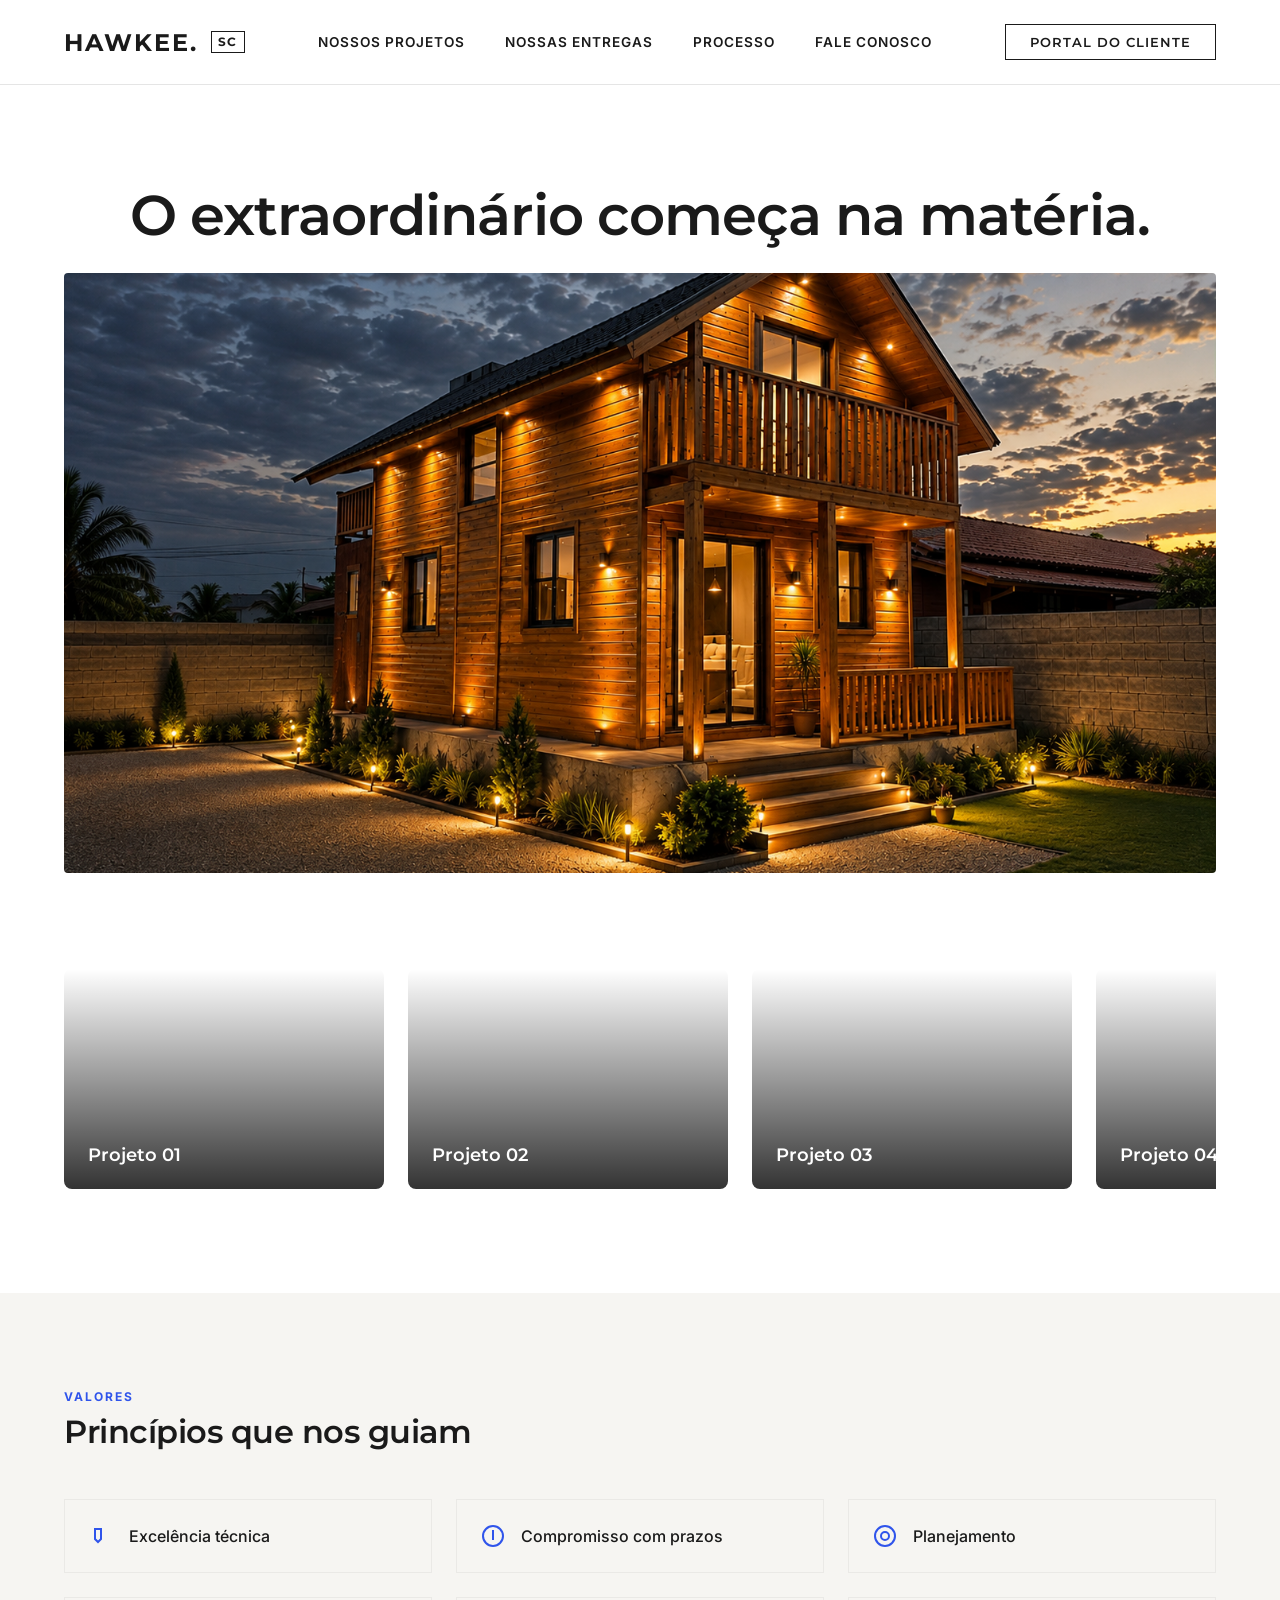
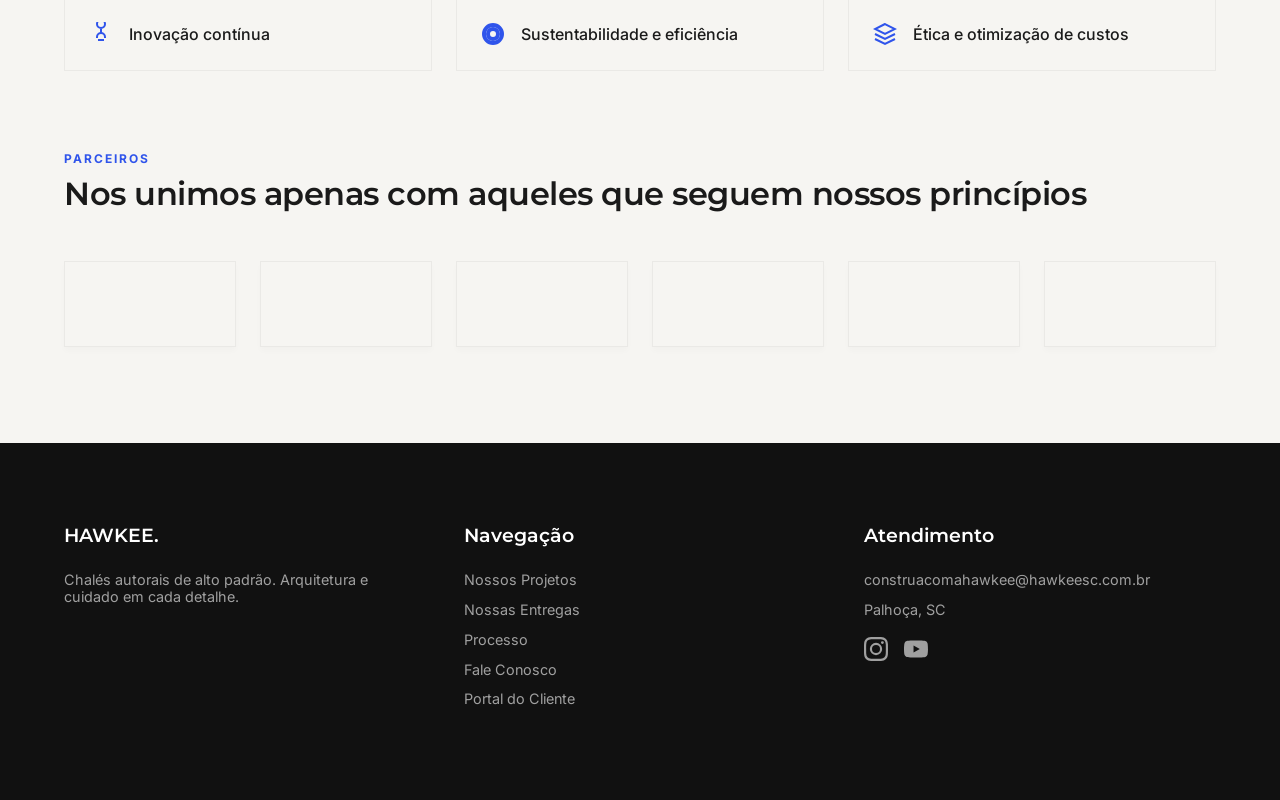
==== index.html @ c5e5c91f "Add files via upload" ====
<!DOCTYPE html>
<html lang="pt-BR">
<head>
    <meta charset="UTF-8">
    <link rel="icon" type="image/png" href="img/favicon.png">
    <meta name="viewport" content="width=device-width, initial-scale=1.0">
    <title>Hawkee Construtora | Alto Padrão</title>
    <style>
        @import url('https://fonts.googleapis.com/css2?family=Inter:wght@300;400;500;600&family=Montserrat:wght@400;600;700&display=swap');

        :root {
            --bg-color: #FFFFFF;
            --bg-creme: #F6F5F2; 
            --text-main: #1A1A1A;
            --text-light: #6C757D;
            --accent-blue: #2F54EB; 
            --border-light: #E5E5E5;
        }

        * { margin: 0; padding: 0; box-sizing: border-box; }

        body {
            font-family: 'Inter', sans-serif;
            background-color: var(--bg-color);
            color: var(--text-main);
            overflow-x: hidden;
        }

        h1, h2, h3, h4 { font-family: 'Montserrat', sans-serif; font-weight: 600; }
        a { text-decoration: none; color: inherit; }

        header {
            display: flex;
            justify-content: space-between;
            align-items: center;
            padding: 1.5rem 5%;
            background-color: #FFFFFF;
            border-bottom: 1px solid var(--border-light);
            position: sticky;
            top: 0;
            z-index: 100;
        }

        .logo-wrapper {
            display: flex;
            align-items: center;
            gap: 0.8rem;
            text-decoration: none;
        }

        .logo { font-family: 'Montserrat', sans-serif; font-size: 1.5rem; font-weight: 700; letter-spacing: 2px; color: var(--text-main); }
        .logo-state { font-family: 'Montserrat', sans-serif; font-size: 0.75rem; font-weight: 700; color: var(--text-main); border: 1px solid var(--text-main); padding: 0.25rem 0.4rem; letter-spacing: 1px; line-height: 1; display: inline-flex; align-items: center; justify-content: center; }

        .nav-links { display: flex; gap: 2.5rem; }
        .nav-links a { font-size: 0.85rem; font-weight: 600; text-transform: uppercase; letter-spacing: 1px; color: var(--text-main); transition: color 0.3s; }
        .nav-links a:hover { color: var(--text-light); }
        
        .header-actions { display: flex; align-items: center; gap: 1.5rem; }
        .btn-portal { font-family: 'Montserrat', sans-serif; background-color: transparent; border: 1px solid var(--text-main); padding: 0.6rem 1.5rem; font-size: 0.8rem; font-weight: 600; text-transform: uppercase; letter-spacing: 1px; transition: all 0.3s ease; }
        .btn-portal:hover { background-color: var(--text-main); color: #FFFFFF; }

        .hero { text-align: center; padding: 6rem 5% 3rem; }
        .hero h1 { font-size: 3.5rem; margin-bottom: 1.5rem; letter-spacing: -1px; }

        .hero-image {
            width: 100%;
            max-width: 1200px;
            height: 600px;
            background-image: url('img/imagem-principal.png'); 
            background-color: #f0f0f0; 
            background-size: cover;
            background-position: center;
            margin: 0 auto 3rem auto;
            border-radius: 4px;
        }

        .trilho-container { padding: 0 5% 5rem 5%; }
        .trilho { display: flex; gap: 1.5rem; overflow-x: auto; padding-bottom: 1.5rem; scroll-snap-type: x mandatory; }
        .trilho::-webkit-scrollbar { height: 8px; }
        .trilho::-webkit-scrollbar-track { background: #f1f1f1; border-radius: 4px; }
        .trilho::-webkit-scrollbar-thumb { background: #ccc; border-radius: 4px; }
        .trilho-item { min-width: 320px; height: 220px; scroll-snap-align: start; border-radius: 8px; background-size: cover; background-position: center; position: relative; overflow: hidden; display: flex; align-items: flex-end; transition: transform 0.3s ease; }
        .trilho-item:hover { transform: translateY(-5px); }
        .trilho-item::before { content: ''; position: absolute; top: 0; left: 0; right: 0; bottom: 0; background: linear-gradient(to top, rgba(0,0,0,0.8), transparent); }
        .trilho-nome { position: relative; color: #FFF; padding: 1.5rem; font-family: 'Montserrat', sans-serif; font-size: 1.1rem; font-weight: 600; }

        .valores-parceiros { background-color: var(--bg-creme); padding: 6rem 5%; }
        .section-label { font-size: 0.75rem; font-weight: 700; text-transform: uppercase; letter-spacing: 2px; color: var(--accent-blue); margin-bottom: 0.5rem; display: block; }
        .valores-parceiros h2 { font-size: 2rem; margin-bottom: 3rem; letter-spacing: -0.5px; }
        .grid-valores { display: grid; grid-template-columns: repeat(3, 1fr); gap: 1.5rem; margin-bottom: 5rem; }
        .card-valor { background: transparent; border: 1px solid rgba(0,0,0,0.05); padding: 1.5rem; display: flex; align-items: center; gap: 1rem; }
        .card-valor svg { width: 24px; height: 24px; stroke: var(--accent-blue); fill: none; stroke-width: 2; }
        .card-valor span { font-size: 1rem; font-weight: 500; }
        .grid-parceiros { display: grid; grid-template-columns: repeat(6, 1fr); gap: 1.5rem; }
        .box-parceiro { aspect-ratio: 2/1; background: transparent; border: 1px solid rgba(0,0,0,0.05); box-shadow: 0 4px 6px rgba(0,0,0,0.02); display: flex; align-items: center; justify-content: center; }

        footer {
            background-color: #111111;
            color: #FFFFFF;
            padding: 5rem 5%;
            display: grid;
            grid-template-columns: repeat(auto-fit, minmax(250px, 1fr));
            gap: 3rem;
        }

        .footer-col h4 { font-family: 'Montserrat', sans-serif; font-size: 1.2rem; margin-bottom: 1.5rem; color: #FFFFFF; }
        .footer-col p, .footer-col a { color: #A0A0A0; font-size: 0.9rem; margin-bottom: 0.8rem; display: block; transition: color 0.3s; }
        .footer-col a:hover { color: #FFFFFF; }
        .social-icons { display: flex; gap: 1rem; margin-top: 1.2rem; }
        .social-icons a svg { width: 24px; height: 24px; fill: #A0A0A0; transition: fill 0.3s; }
        .social-icons a:hover svg { fill: #FFFFFF; }

        @media (max-width: 900px) {
            header { flex-direction: column; gap: 1.5rem; padding: 1.5rem; text-align: center; }
            .nav-links { flex-wrap: wrap; justify-content: center; gap: 1rem; }
            .hero h1 { font-size: 2.2rem; }
            .hero-image { height: 400px; }
            .grid-valores { grid-template-columns: 1fr; }
            .grid-parceiros { grid-template-columns: repeat(2, 1fr); }
        }
    </style>
</head>
<body>

    <header>
        <a href="index.html" class="logo-wrapper">
            <span class="logo">HAWKEE.</span>
            <span class="logo-state">SC</span>
        </a>
        <nav class="nav-links">
            <a href="projetos.html">Nossos Projetos</a>
            <a href="entregas.html">Nossas Entregas</a>
            <a href="processo.html">Processo</a>
            <a href="contato.html">Fale Conosco</a>
        </nav>
        <div class="header-actions">
            <a href="portal.html" class="btn-portal">Portal do Cliente</a>
        </div>
    </header>

    <section class="hero">
        <h1>O extraordinário começa na matéria.</h1>
        <div class="hero-image"></div>
    </section>

    <section class="trilho-container">
        <div class="trilho">
            <a href="projetos.html" class="trilho-item" style="background-image: url('https://images.unsplash.com/photo-1542718610-a1d656d1884c?q=80&w=600&auto=format&fit=crop');"><span class="trilho-nome">Projeto 01</span></a>
            <a href="projetos.html" class="trilho-item" style="background-image: url('https://images.unsplash.com/photo-1449844908441-8829872d2607?q=80&w=600&auto=format&fit=crop');"><span class="trilho-nome">Projeto 02</span></a>
            <a href="projetos.html" class="trilho-item" style="background-image: url('https://images.unsplash.com/photo-1518780664697-55e3ad937233?q=80&w=600&auto=format&fit=crop');"><span class="trilho-nome">Projeto 03</span></a>
            <a href="projetos.html" class="trilho-item" style="background-image: url('https://images.unsplash.com/photo-1510798831971-661eb04b3739?q=80&w=600&auto=format&fit=crop');"><span class="trilho-nome">Projeto 04</span></a>
            <a href="projetos.html" class="trilho-item" style="background-image: url('https://images.unsplash.com/photo-1600585154340-be6161a56a0c?q=80&w=600&auto=format&fit=crop');"><span class="trilho-nome">Projeto 05</span></a>
        </div>
    </section>

    <section class="valores-parceiros">
        <span class="section-label">VALORES</span>
        <h2>Princípios que nos guiam</h2>
        <div class="grid-valores">
            <div class="card-valor"><svg viewBox="0 0 24 24"><path d="M12 15l-3 3-3-3V5h6v10z"></path></svg><span>Excelência técnica</span></div>
            <div class="card-valor"><svg viewBox="0 0 24 24"><circle cx="12" cy="12" r="10"></circle><polyline points="12 6 12 16 14"></polyline></svg><span>Compromisso com prazos</span></div>
            <div class="card-valor"><svg viewBox="0 0 24 24"><circle cx="12" cy="12" r="10"></circle><circle cx="12" cy="12" r="4"></circle></svg><span>Planejamento</span></div>
            <div class="card-valor"><svg viewBox="0 0 24 24"><path d="M9 18h6m-3-13v6m-4 5v-1a4 4 0 014-4h0a4 4 0 014 4v1m-4-10a4 4 0 100-8 4 4 0 000 8z"></path></svg><span>Inovação contínua</span></div>
            <div class="card-valor"><svg viewBox="0 0 24 24"><path d="M12 2C6.48 2 2 6.48 2 12s4.48 10 10 10 10-4.48 10-10S17.52 2 12 2zm0 18c-4.41 0-8-3.59-8-8s3.59-8 8-8 8 3.59 8 8-3.59 8-8 8z"></path><path d="M12 6c-3.31 0-6 2.69-6 6s2.69 6 6 6 6-2.69 6-6-2.69-6-6-6zm0 10c-2.21 0-4-1.79-4-4s1.79-4 4-4 4 1.79 4 4-1.79 4-4 4z"></path></svg><span>Sustentabilidade e eficiência</span></div>
            <div class="card-valor"><svg viewBox="0 0 24 24"><path d="M12 2L2 7l10 5 10-5-10-5zM2 17l10 5 10-5M2 12l10 5 10-5"></path></svg><span>Ética e otimização de custos</span></div>
        </div>

        <span class="section-label">PARCEIROS</span>
        <h2>Nos unimos apenas com aqueles que seguem nossos princípios</h2>
        <div class="grid-parceiros">
            <div class="box-parceiro"></div><div class="box-parceiro"></div><div class="box-parceiro"></div>
            <div class="box-parceiro"></div><div class="box-parceiro"></div><div class="box-parceiro"></div>
        </div>
    </section>

    <footer>
        <div class="footer-col">
            <h4>HAWKEE.</h4>
            <p>Chalés autorais de alto padrão. Arquitetura e cuidado em cada detalhe.</p>
        </div>
        <div class="footer-col">
            <h4>Navegação</h4>
            <a href="projetos.html">Nossos Projetos</a>
            <a href="entregas.html">Nossas Entregas</a>
            <a href="processo.html">Processo</a>
            <a href="contato.html">Fale Conosco</a>
            <a href="portal.html">Portal do Cliente</a>
        </div>
        <div class="footer-col">
            <h4>Atendimento</h4>
            <a href="mailto:construacomahawkee@hawkeesc.com.br">construacomahawkee@hawkeesc.com.br</a>
            <p>Palhoça, SC</p>
            <div class="social-icons">
                <a href="https://www.instagram.com/hawkeebrasil/" target="_blank" title="Instagram"><svg viewBox="0 0 24 24"><path d="M12 2.163c3.204 0 3.584.012 4.85.07 3.252.148 4.771 1.691 4.919 4.919.058 1.265.069 1.645.069 4.849 0 3.205-.012 3.584-.069 4.849-.149 3.225-1.664 4.771-4.919 4.919-1.266.058-1.644.07-4.85.07-3.204 0-3.584-.012-4.849-.07-3.26-.149-4.771-1.699-4.919-4.92-.058-1.265-.07-1.644-.07-4.849 0-3.204.013-3.583.07-4.849.149-3.227 1.664-4.771 4.919-4.919 1.266-.057 1.645-.069 4.849-.069zM12 0C8.741 0 8.333.014 7.053.072 2.695.272.273 2.69.073 7.052.014 8.333 0 8.741 0 12c0 3.259.014 3.668.072 4.948.2 4.358 2.618 6.78 6.98 6.98C8.333 23.986 8.741 24 12 24c3.259 0 3.668-.014 4.948-.072 4.354-.2 6.782-2.618 6.979-6.98.059-1.28.073-1.689.073-4.948 0-3.259-.014-3.667-.072-4.947-.196-4.354-2.617-6.78-6.979-6.98C15.668.014 15.259 0 12 0zm0 5.838a6.162 6.162 0 100 12.324 6.162 6.162 0 000-12.324zM12 16a4 4 0 110-8 4 4 0 010 8zm6.406-11.845a1.44 1.44 0 100 2.881 1.44 1.44 0 000-2.881z"/></svg></a>
                <a href="https://www.youtube.com/@hawkeebrasil" target="_blank" title="YouTube"><svg viewBox="0 0 24 24"><path d="M23.498 6.186a3.016 3.016 0 0 0-2.122-2.136C19.505 3.545 12 3.545 12 3.545s-7.505 0-9.377.505A3.017 3.017 0 0 0 .502 6.186C0 8.07 0 12 0 12s0 3.93.502 5.814a3.016 3.016 0 0 0 2.122 2.136c1.871.505 9.376.505 9.376.505s7.505 0 9.377-.505a3.015 3.015 0 0 0 2.122-2.136C24 15.93 24 12 24 12s0-3.93-.502-5.814zM9.545 15.568V8.432L15.818 12l-6.273 3.568z"/></svg></a>
            </div>
        </div>
    </footer>
</body>
</html>
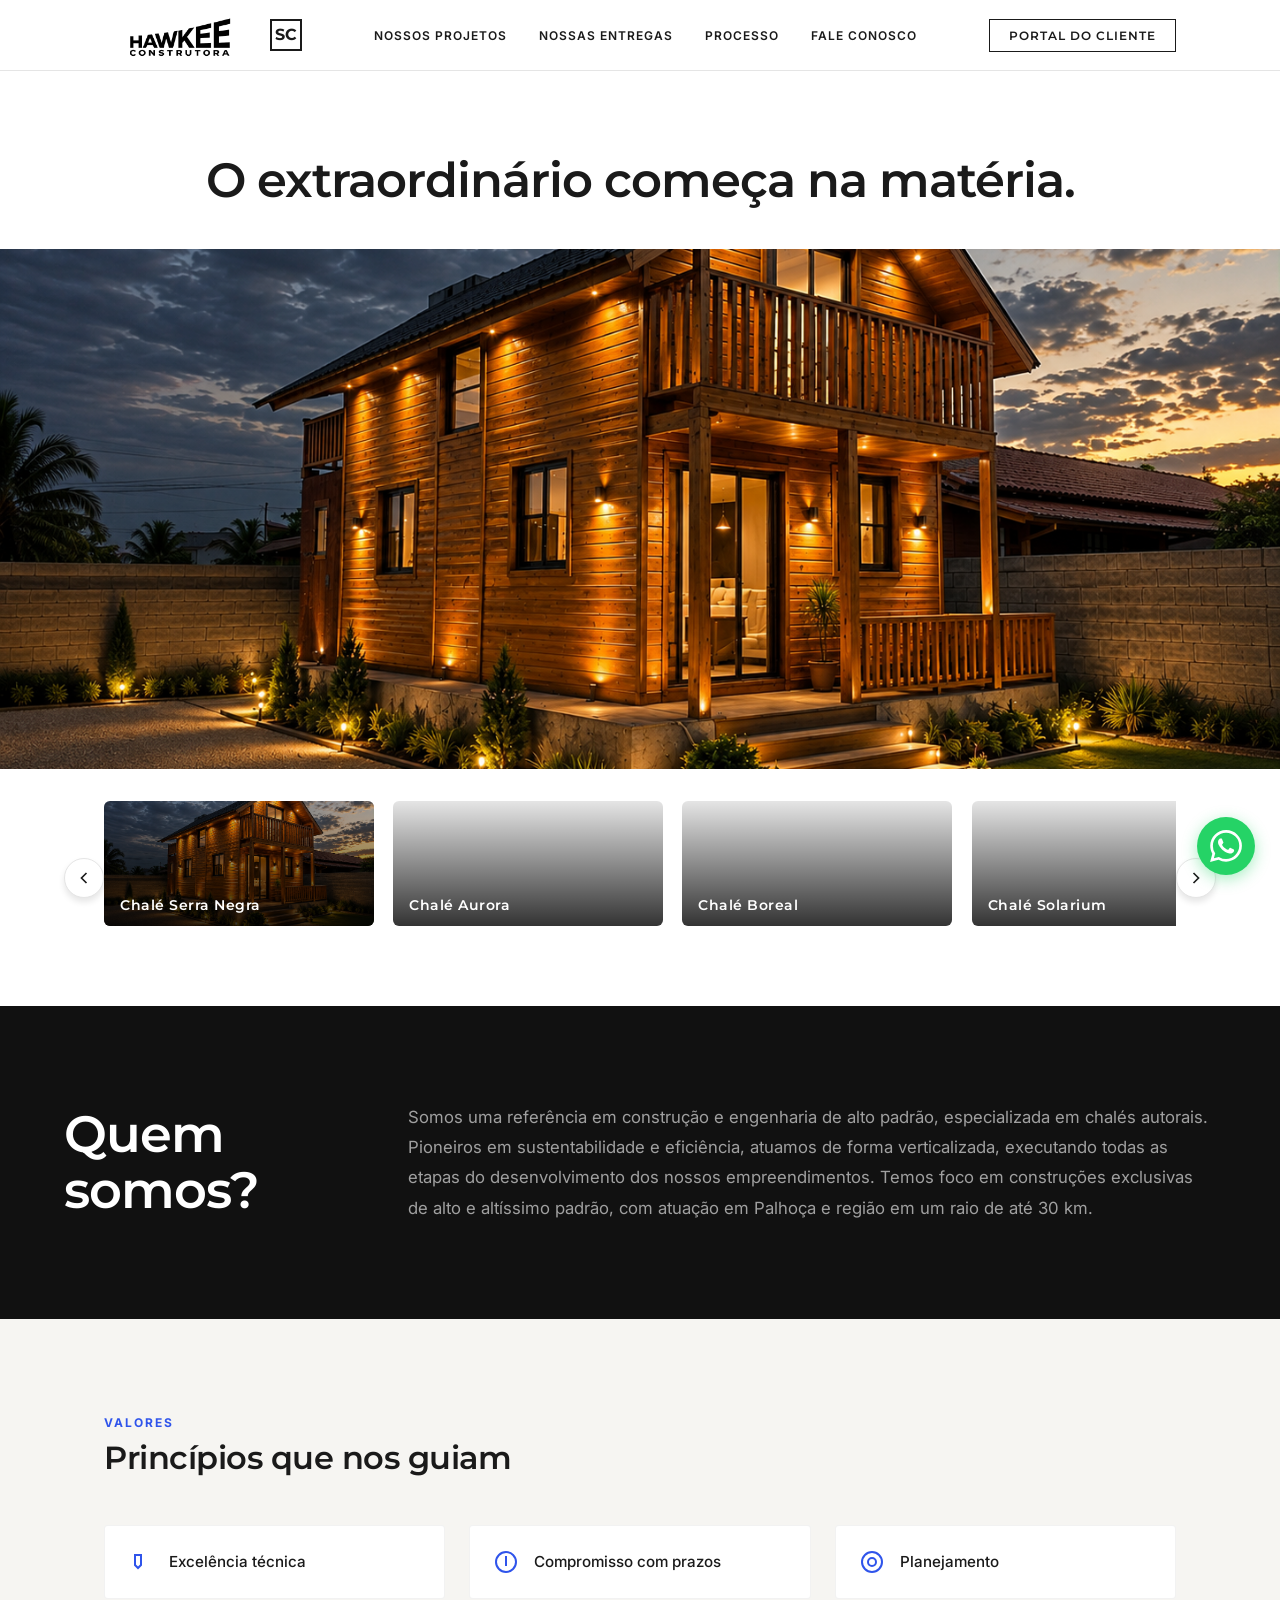
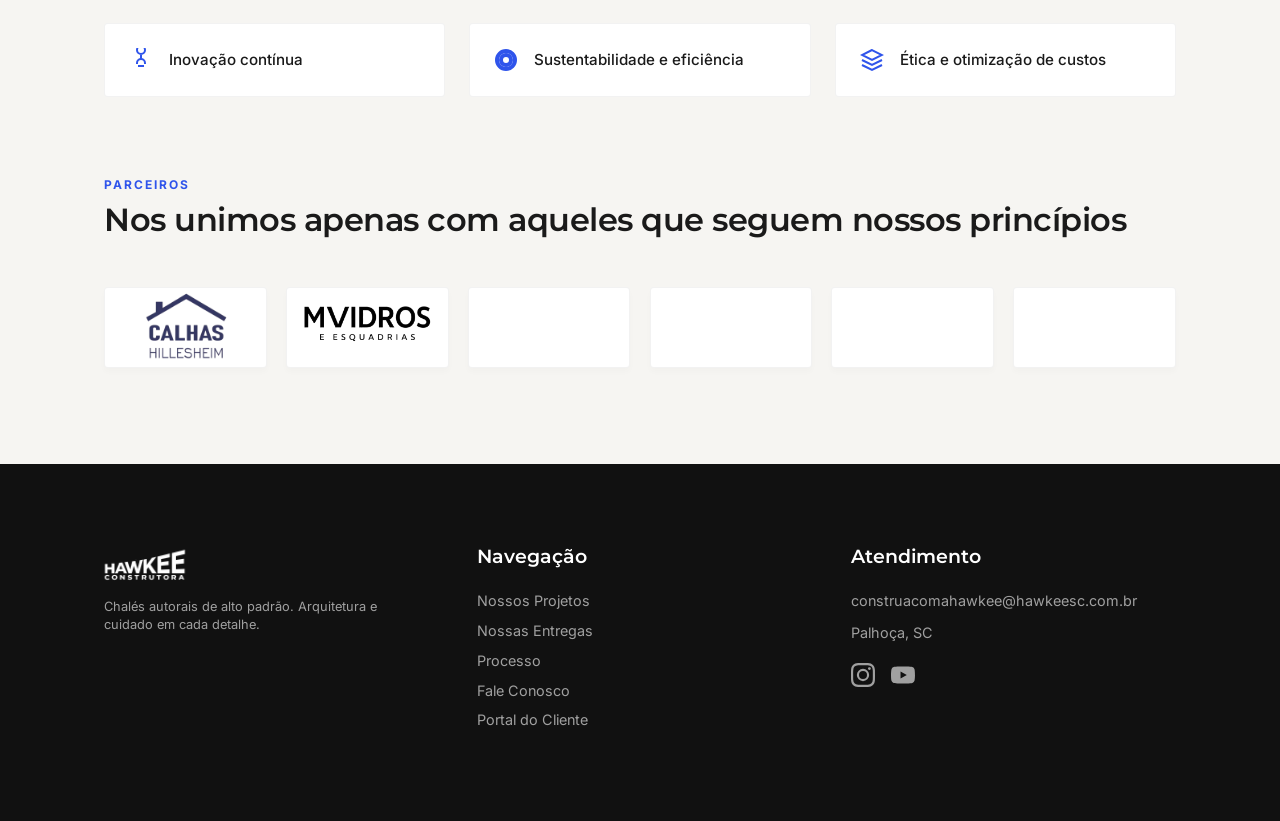
==== commit 27466a4f: "Add files via upload" ====
--- a/index.html
+++ b/index.html
@@ -29,112 +29,213 @@
         h1, h2, h3, h4 { font-family: 'Montserrat', sans-serif; font-weight: 600; }
         a { text-decoration: none; color: inherit; }
 
-        header {
-            display: flex;
-            justify-content: space-between;
-            align-items: center;
-            padding: 1.5rem 5%;
-            background-color: #FFFFFF;
-            border-bottom: 1px solid var(--border-light);
-            position: sticky;
-            top: 0;
-            z-index: 100;
-        }
-
-        .logo-wrapper {
-            display: flex;
-            align-items: center;
-            gap: 0.8rem;
-            text-decoration: none;
-        }
-
-        .logo { font-family: 'Montserrat', sans-serif; font-size: 1.5rem; font-weight: 700; letter-spacing: 2px; color: var(--text-main); }
-        .logo-state { font-family: 'Montserrat', sans-serif; font-size: 0.75rem; font-weight: 700; color: var(--text-main); border: 1px solid var(--text-main); padding: 0.25rem 0.4rem; letter-spacing: 1px; line-height: 1; display: inline-flex; align-items: center; justify-content: center; }
-
-        .nav-links { display: flex; gap: 2.5rem; }
-        .nav-links a { font-size: 0.85rem; font-weight: 600; text-transform: uppercase; letter-spacing: 1px; color: var(--text-main); transition: color 0.3s; }
+        /* --- CABEÇALHO PERFEITO E INTOCÁVEL --- */
+        header { background-color: #FFFFFF; border-bottom: 1px solid var(--border-light); position: sticky; top: 0; z-index: 100; width: 100%; }
+        .header-inner { 
+            max-width: 1200px; 
+            margin: 0 auto; 
+            display: flex; 
+            justify-content: space-between; 
+            align-items: center; 
+            padding: 0 5%; 
+            height: 70px; 
+            width: 100%; 
+        }
+        
+        .logo-wrapper { 
+            display: flex; 
+            align-items: center; 
+            gap: 1rem; 
+            text-decoration: none; 
+        }
+        
+        .logo-img { 
+            height: 150px; 
+            width: auto; 
+            object-fit: contain;
+            transform: translateY(-5px); 
+        }
+
+        .logo-state { 
+            font-family: 'Montserrat', sans-serif; 
+            font-size: 1rem; 
+            font-weight: 700; 
+            color: var(--text-main); 
+            border: 2.0px solid var(--text-main); 
+            width: 32px; 
+            height: 32px; 
+            padding: 0; 
+            letter-spacing: 0; 
+            line-height: 1; 
+            display: inline-flex; 
+            align-items: center; 
+            justify-content: center;
+        }
+
+        .nav-links { display: flex; gap: 2rem; }
+        .nav-links a { font-size: 0.75rem; font-weight: 600; text-transform: uppercase; letter-spacing: 1px; color: var(--text-main); transition: color 0.3s; }
         .nav-links a:hover { color: var(--text-light); }
         
         .header-actions { display: flex; align-items: center; gap: 1.5rem; }
-        .btn-portal { font-family: 'Montserrat', sans-serif; background-color: transparent; border: 1px solid var(--text-main); padding: 0.6rem 1.5rem; font-size: 0.8rem; font-weight: 600; text-transform: uppercase; letter-spacing: 1px; transition: all 0.3s ease; }
+        .btn-portal { font-family: 'Montserrat', sans-serif; background-color: transparent; border: 1px solid var(--text-main); padding: 0.5rem 1.2rem; font-size: 0.75rem; font-weight: 600; text-transform: uppercase; letter-spacing: 1px; transition: all 0.3s ease; }
         .btn-portal:hover { background-color: var(--text-main); color: #FFFFFF; }
 
-        .hero { text-align: center; padding: 6rem 5% 3rem; }
-        .hero h1 { font-size: 3.5rem; margin-bottom: 1.5rem; letter-spacing: -1px; }
-
-        .hero-image {
-            width: 100%;
-            max-width: 1200px;
-            height: 600px;
-            background-image: url('img/imagem-principal.png'); 
-            background-color: #f0f0f0; 
-            background-size: cover;
-            background-position: center;
-            margin: 0 auto 3rem auto;
-            border-radius: 4px;
-        }
-
-        .trilho-container { padding: 0 5% 5rem 5%; }
-        .trilho { display: flex; gap: 1.5rem; overflow-x: auto; padding-bottom: 1.5rem; scroll-snap-type: x mandatory; }
-        .trilho::-webkit-scrollbar { height: 8px; }
-        .trilho::-webkit-scrollbar-track { background: #f1f1f1; border-radius: 4px; }
-        .trilho::-webkit-scrollbar-thumb { background: #ccc; border-radius: 4px; }
-        .trilho-item { min-width: 320px; height: 220px; scroll-snap-align: start; border-radius: 8px; background-size: cover; background-position: center; position: relative; overflow: hidden; display: flex; align-items: flex-end; transition: transform 0.3s ease; }
-        .trilho-item:hover { transform: translateY(-5px); }
-        .trilho-item::before { content: ''; position: absolute; top: 0; left: 0; right: 0; bottom: 0; background: linear-gradient(to top, rgba(0,0,0,0.8), transparent); }
-        .trilho-nome { position: relative; color: #FFF; padding: 1.5rem; font-family: 'Montserrat', sans-serif; font-size: 1.1rem; font-weight: 600; }
-
-        .valores-parceiros { background-color: var(--bg-creme); padding: 6rem 5%; }
-        .section-label { font-size: 0.75rem; font-weight: 700; text-transform: uppercase; letter-spacing: 2px; color: var(--accent-blue); margin-bottom: 0.5rem; display: block; }
-        .valores-parceiros h2 { font-size: 2rem; margin-bottom: 3rem; letter-spacing: -0.5px; }
-        .grid-valores { display: grid; grid-template-columns: repeat(3, 1fr); gap: 1.5rem; margin-bottom: 5rem; }
-        .card-valor { background: transparent; border: 1px solid rgba(0,0,0,0.05); padding: 1.5rem; display: flex; align-items: center; gap: 1rem; }
-        .card-valor svg { width: 24px; height: 24px; stroke: var(--accent-blue); fill: none; stroke-width: 2; }
-        .card-valor span { font-size: 1rem; font-weight: 500; }
-        .grid-parceiros { display: grid; grid-template-columns: repeat(6, 1fr); gap: 1.5rem; }
-        .box-parceiro { aspect-ratio: 2/1; background: transparent; border: 1px solid rgba(0,0,0,0.05); box-shadow: 0 4px 6px rgba(0,0,0,0.02); display: flex; align-items: center; justify-content: center; }
-
-        footer {
+        /* --- HERO SEÇÃO --- */
+        .hero { text-align: center; padding: 5rem 0 0 0; width: 100%; }
+        .hero h1 { font-size: 3rem; margin-bottom: 2.5rem; letter-spacing: -1px; max-width: 1200px; margin-left: auto; margin-right: auto; padding: 0 5%; }
+        .hero-image { width: 100%; height: 520px; background-image: url('img/imagem-principal.png'); background-color: #f0f0f0; background-size: cover; background-position: center; margin-bottom: 1.5rem; border-radius: 0; }
+
+        /* --- TRILHO DE PROJETOS COM SETAS --- */
+        .trilho-container { position: relative; max-width: 1200px; margin: 0 auto; padding: 0.5rem 5% 4rem 5%; }
+        .trilho { display: flex; gap: 1.2rem; overflow-x: auto; padding-bottom: 1rem; scroll-snap-type: x mandatory; scrollbar-width: none; -ms-overflow-style: none; }
+        .trilho::-webkit-scrollbar { display: none; }
+        .trilho-item { min-width: 270px; width: 270px; height: 125px; scroll-snap-align: start; border-radius: 6px; background-size: cover; background-position: center; position: relative; overflow: hidden; display: flex; align-items: flex-end; transition: transform 0.3s ease; flex-shrink: 0; }
+        .trilho-item:hover { transform: translateY(-4px); }
+        .trilho-item::before { content: ''; position: absolute; top: 0; left: 0; right: 0; bottom: 0; background: linear-gradient(to top, rgba(0,0,0,0.8), rgba(0,0,0,0.1)); }
+        .trilho-nome { position: relative; color: #FFF; padding: 0.8rem 1rem; font-family: 'Montserrat', sans-serif; font-size: 0.85rem; font-weight: 600; letter-spacing: 0.5px; }
+
+        .scroll-btn { position: absolute; top: 40%; transform: translateY(-50%); background: #FFFFFF; border: 1px solid var(--border-light); border-radius: 50%; width: 40px; height: 40px; display: flex; align-items: center; justify-content: center; cursor: pointer; z-index: 10; box-shadow: 0 4px 6px rgba(0,0,0,0.1); transition: all 0.3s ease; color: var(--text-main); }
+        .scroll-btn:hover { background: var(--text-main); color: #FFFFFF; border-color: var(--text-main); }
+        .scroll-btn.left { left: 2%; }
+        .scroll-btn.right { right: 2%; }
+
+        /* --- SEÇÃO QUEM SOMOS --- */
+        .quem-somos-section {
             background-color: #111111;
             color: #FFFFFF;
-            padding: 5rem 5%;
+            padding: 6rem 5%;
+            width: 100%;
+        }
+        .quem-somos-inner {
+            max-width: 1200px;
+            margin: 0 auto;
             display: grid;
-            grid-template-columns: repeat(auto-fit, minmax(250px, 1fr));
-            gap: 3rem;
-        }
-
+            grid-template-columns: 280px 1fr;
+            gap: 4rem;
+            align-items: center;
+        }
+        .quem-somos-titulo h2 {
+            font-size: 3.2rem;
+            line-height: 1.1;
+            letter-spacing: -1px;
+            color: #FFFFFF;
+        }
+        .quem-somos-texto p {
+            color: #A0A0A0;
+            font-size: 1.05rem;
+            line-height: 1.8;
+        }
+
+        /* --- VALORES E PARCEIROS --- */
+        .valores-parceiros-wrapper { background-color: var(--bg-creme); padding: 6rem 0; width: 100%; }
+        .valores-parceiros-inner { max-width: 1200px; margin: 0 auto; padding: 0 5%; }
+        .section-label { font-size: 0.75rem; font-weight: 700; text-transform: uppercase; letter-spacing: 2px; color: var(--accent-blue); margin-bottom: 0.5rem; display: block; }
+        .valores-parceiros-inner h2 { font-size: 2rem; margin-bottom: 3rem; letter-spacing: -0.5px; }
+        .grid-valores { display: grid; grid-template-columns: repeat(3, 1fr); gap: 1.5rem; margin-bottom: 5rem; }
+        .card-valor { background: #FFFFFF; border: 1px solid rgba(0,0,0,0.05); padding: 1.5rem; display: flex; align-items: center; gap: 1rem; border-radius: 4px; }
+        .card-valor svg { width: 24px; height: 24px; stroke: var(--accent-blue); fill: none; stroke-width: 2; flex-shrink: 0; }
+        .card-valor span { font-size: 0.95rem; font-weight: 500; }
+        
+        .grid-parceiros { display: grid; grid-template-columns: repeat(6, 1fr); gap: 1.2rem; }
+        .box-parceiro { aspect-ratio: 2/1; background: #FFFFFF; border: 1px solid rgba(0,0,0,0.05); box-shadow: 0 4px 6px rgba(0,0,0,0.02); display: flex; align-items: center; justify-content: center; border-radius: 4px; padding: 0; overflow: hidden; }
+        .box-parceiro img { max-width: 85%; max-height: 85%; object-fit: contain; }
+
+        /* --- BOTÃO FLUTUANTE WHATSAPP --- */
+        .wa-float-container { position: fixed; bottom: 25px; right: 25px; z-index: 9999; display: flex; flex-direction: column; align-items: flex-end; }
+        .wa-menu { display: none; width: 320px; background-color: #FFFFFF; border-radius: 12px; box-shadow: 0 12px 35px rgba(0,0,0,0.2); margin-bottom: 15px; overflow: hidden; border: 1px solid var(--border-light); animation: fadeIn 0.3s ease; }
+        .wa-menu.active { display: block; }
+        @keyframes fadeIn { from { opacity: 0; transform: translateY(10px); } to { opacity: 1; transform: translateY(0); } }
+        .wa-menu-header { background-color: #111111; padding: 2rem 1.5rem 1.5rem 1.5rem; text-align: center; border-bottom: 2px solid var(--accent-blue); }
+        .wa-menu-header img { max-width: 140px; height: auto; margin-bottom: 1.2rem; }
+        .wa-menu-header h4 { color: #FFFFFF; font-size: 0.95rem; font-family: 'Montserrat', sans-serif; font-weight: 600; line-height: 1.4; margin-bottom: 0.6rem; }
+        .wa-menu-header p { color: #A0A0A0; font-size: 0.8rem; line-height: 1.5; font-family: 'Inter', sans-serif; }
+        .wa-menu-body { padding: 1.5rem; display: flex; flex-direction: column; gap: 0.8rem; }
+        .wa-btn { display: flex; align-items: center; justify-content: center; gap: 0.6rem; background-color: #25D366; color: #FFFFFF; padding: 0.85rem 1rem; border-radius: 6px; font-family: 'Montserrat', sans-serif; font-weight: 600; font-size: 0.85rem; transition: background-color 0.3s, transform 0.2s; text-decoration: none; }
+        .wa-btn:hover { background-color: #1EBE5A; color: #FFFFFF; }
+        .wa-btn svg { width: 18px; height: 18px; fill: currentColor; }
+        .wa-trigger { width: 58px; height: 58px; background-color: #25D366; border-radius: 50%; display: flex; align-items: center; justify-content: center; cursor: pointer; box-shadow: 0 4px 15px rgba(37, 211, 102, 0.4); transition: transform 0.3s ease; border: none; outline: none; }
+        .wa-trigger:hover { transform: scale(1.08); }
+        .wa-trigger svg { width: 32px; height: 32px; fill: #FFFFFF; }
+
+        /* --- RODAPÉ ALINHADO PERFEITAMENTE PELO TOPO --- */
+        footer { background-color: #111111; color: #FFFFFF; padding: 5rem 0; width: 100%; }
+        
+        .footer-inner { 
+            max-width: 1200px; 
+            margin: 0 auto; 
+            padding: 0 5%; 
+            display: grid; 
+            grid-template-columns: repeat(auto-fit, minmax(250px, 1fr)); 
+            gap: 3rem; 
+            align-items: flex-start; /* Força todas as colunas a se alinharem perfeitamente pelo topo */
+        }
+        
+        /* --- AJUSTE DA PRIMEIRA COLUNA DO RODAPÉ --- */
+        .footer-col:first-child {
+            margin-left: 0px; /* Puxa todo o bloco da logo e do texto para a esquerda. Ajuste os pixels se quiser mais ou menos */
+        }
+
+	.footer-logo {
+            height: 120px;
+            width: auto;
+            object-fit: contain;
+            filter: brightness(0) invert(1);
+            align-self: flex-start;
+            
+            /* CONTROLE INDEPENDENTE DA LOGO */
+            position: relative;
+            left: -20px;   /* Mude aqui para mover a logo para a esquerda (ex: -20px) ou direita (ex: 10px) */
+            top: -45px;    /* Mude aqui para subir (negativo) ou descer (positivo) a logo */
+            margin-bottom: -70px; /* Controla a distância exata entre a logo e o texto logo abaixo */ 
+        }
+
+        /* --- TAMANHO DA FONTE DO TEXTO DO RODAPÉ --- */
+        .footer-col:first-child p { 
+            color: #A0A0A0; 
+            font-size: 0.8rem; /* Altere aqui o tamanho da fonte (ex: 0.75rem, 0.8rem, 0.85rem) */
+            line-height: 1.4; 
+            margin-bottom: 0; 
+        }
+
+        .footer-col p { color: #A0A0A0; font-size: 0.9rem; margin-bottom: 0.8rem; line-height: 1.5; }
         .footer-col h4 { font-family: 'Montserrat', sans-serif; font-size: 1.2rem; margin-bottom: 1.5rem; color: #FFFFFF; }
-        .footer-col p, .footer-col a { color: #A0A0A0; font-size: 0.9rem; margin-bottom: 0.8rem; display: block; transition: color 0.3s; }
+        .footer-col a { color: #A0A0A0; font-size: 0.9rem; margin-bottom: 0.8rem; display: block; transition: color 0.3s; }
         .footer-col a:hover { color: #FFFFFF; }
         .social-icons { display: flex; gap: 1rem; margin-top: 1.2rem; }
         .social-icons a svg { width: 24px; height: 24px; fill: #A0A0A0; transition: fill 0.3s; }
         .social-icons a:hover svg { fill: #FFFFFF; }
-
         @media (max-width: 900px) {
-            header { flex-direction: column; gap: 1.5rem; padding: 1.5rem; text-align: center; }
+            .header-inner { flex-direction: column; gap: 1.5rem; text-align: center; height: auto; padding: 1.5rem 5%; }
             .nav-links { flex-wrap: wrap; justify-content: center; gap: 1rem; }
             .hero h1 { font-size: 2.2rem; }
-            .hero-image { height: 400px; }
+            .hero-image { height: 360px; }
+            .quem-somos-inner { grid-template-columns: 1fr; gap: 1.5rem; text-align: center; }
+            .quem-somos-titulo h2 { font-size: 2.5rem; }
             .grid-valores { grid-template-columns: 1fr; }
             .grid-parceiros { grid-template-columns: repeat(2, 1fr); }
+            .trilho-item { min-width: 220px; width: 220px; height: 115px; }
+            .scroll-btn { display: none; }
+            .wa-float-container { bottom: 15px; right: 15px; }
         }
     </style>
 </head>
 <body>
 
     <header>
-        <a href="index.html" class="logo-wrapper">
-            <span class="logo">HAWKEE.</span>
-            <span class="logo-state">SC</span>
-        </a>
-        <nav class="nav-links">
-            <a href="projetos.html">Nossos Projetos</a>
-            <a href="entregas.html">Nossas Entregas</a>
-            <a href="processo.html">Processo</a>
-            <a href="contato.html">Fale Conosco</a>
-        </nav>
-        <div class="header-actions">
-            <a href="portal.html" class="btn-portal">Portal do Cliente</a>
+        <div class="header-inner">
+            <a href="index.html" class="logo-wrapper">
+                <img src="img/Hawkee - Logomarca2.png" alt="Hawkee Construtora" class="logo-img">
+                <span class="logo-state">SC</span>
+            </a>
+            <nav class="nav-links">
+                <a href="projetos.html">Nossos Projetos</a>
+                <a href="entregas.html">Nossas Entregas</a>
+                <a href="processo.html">Processo</a>
+                <a href="contato.html">Fale Conosco</a>
+            </nav>
+            <div class="header-actions">
+                <a href="portal.html" class="btn-portal">Portal do Cliente</a>
+            </div>
         </div>
     </header>
 
@@ -144,57 +245,125 @@
     </section>
 
     <section class="trilho-container">
-        <div class="trilho">
-            <a href="projetos.html" class="trilho-item" style="background-image: url('https://images.unsplash.com/photo-1542718610-a1d656d1884c?q=80&w=600&auto=format&fit=crop');"><span class="trilho-nome">Projeto 01</span></a>
-            <a href="projetos.html" class="trilho-item" style="background-image: url('https://images.unsplash.com/photo-1449844908441-8829872d2607?q=80&w=600&auto=format&fit=crop');"><span class="trilho-nome">Projeto 02</span></a>
-            <a href="projetos.html" class="trilho-item" style="background-image: url('https://images.unsplash.com/photo-1518780664697-55e3ad937233?q=80&w=600&auto=format&fit=crop');"><span class="trilho-nome">Projeto 03</span></a>
-            <a href="projetos.html" class="trilho-item" style="background-image: url('https://images.unsplash.com/photo-1510798831971-661eb04b3739?q=80&w=600&auto=format&fit=crop');"><span class="trilho-nome">Projeto 04</span></a>
-            <a href="projetos.html" class="trilho-item" style="background-image: url('https://images.unsplash.com/photo-1600585154340-be6161a56a0c?q=80&w=600&auto=format&fit=crop');"><span class="trilho-nome">Projeto 05</span></a>
-        </div>
+        <button class="scroll-btn left" onclick="scrollTrilho(-1)">
+            <svg width="20" height="20" viewBox="0 0 24 24" fill="none" stroke="currentColor" stroke-width="2"><polyline points="15 18 9 12 15 6"></polyline></svg>
+        </button>
+
+        <div class="trilho" id="trilho-projetos">
+            <a href="serra-negra.html" class="trilho-item" style="background-image: url('img/serra-negra-capa.png');"><span class="trilho-nome">Chalé Serra Negra</span></a>
+            <a href="projetos.html" class="trilho-item" style="background-image: url('https://images.unsplash.com/photo-1449844908441-8829872d2607?q=80&w=600&auto=format&fit=crop');"><span class="trilho-nome">Chalé Aurora</span></a>
+            <a href="projetos.html" class="trilho-item" style="background-image: url('https://images.unsplash.com/photo-1518780664697-55e3ad937233?q=80&w=600&auto=format&fit=crop');"><span class="trilho-nome">Chalé Boreal</span></a>
+            <a href="projetos.html" class="trilho-item" style="background-image: url('https://images.unsplash.com/photo-1510798831971-661eb04b3739?q=80&w=600&auto=format&fit=crop');"><span class="trilho-nome">Chalé Solarium</span></a>
+            <a href="projetos.html" class="trilho-item" style="background-image: url('https://images.unsplash.com/photo-1600585154340-be6161a56a0c?q=80&w=600&auto=format&fit=crop');"><span class="trilho-nome">Chalé Zenit</span></a>
+            <a href="projetos.html" class="trilho-item" style="background-image: url('https://images.unsplash.com/photo-1600596542815-ffad4c1539a9?q=80&w=600&auto=format&fit=crop');"><span class="trilho-nome">Chalé Reserva</span></a>
+        </div>
+
+        <button class="scroll-btn right" onclick="scrollTrilho(1)">
+            <svg width="20" height="20" viewBox="0 0 24 24" fill="none" stroke="currentColor" stroke-width="2"><polyline points="9 18 15 12 9 6"></polyline></svg>
+        </button>
     </section>
 
-    <section class="valores-parceiros">
-        <span class="section-label">VALORES</span>
-        <h2>Princípios que nos guiam</h2>
-        <div class="grid-valores">
-            <div class="card-valor"><svg viewBox="0 0 24 24"><path d="M12 15l-3 3-3-3V5h6v10z"></path></svg><span>Excelência técnica</span></div>
-            <div class="card-valor"><svg viewBox="0 0 24 24"><circle cx="12" cy="12" r="10"></circle><polyline points="12 6 12 16 14"></polyline></svg><span>Compromisso com prazos</span></div>
-            <div class="card-valor"><svg viewBox="0 0 24 24"><circle cx="12" cy="12" r="10"></circle><circle cx="12" cy="12" r="4"></circle></svg><span>Planejamento</span></div>
-            <div class="card-valor"><svg viewBox="0 0 24 24"><path d="M9 18h6m-3-13v6m-4 5v-1a4 4 0 014-4h0a4 4 0 014 4v1m-4-10a4 4 0 100-8 4 4 0 000 8z"></path></svg><span>Inovação contínua</span></div>
-            <div class="card-valor"><svg viewBox="0 0 24 24"><path d="M12 2C6.48 2 2 6.48 2 12s4.48 10 10 10 10-4.48 10-10S17.52 2 12 2zm0 18c-4.41 0-8-3.59-8-8s3.59-8 8-8 8 3.59 8 8-3.59 8-8 8z"></path><path d="M12 6c-3.31 0-6 2.69-6 6s2.69 6 6 6 6-2.69 6-6-2.69-6-6-6zm0 10c-2.21 0-4-1.79-4-4s1.79-4 4-4 4 1.79 4 4-1.79 4-4 4z"></path></svg><span>Sustentabilidade e eficiência</span></div>
-            <div class="card-valor"><svg viewBox="0 0 24 24"><path d="M12 2L2 7l10 5 10-5-10-5zM2 17l10 5 10-5M2 12l10 5 10-5"></path></svg><span>Ética e otimização de custos</span></div>
-        </div>
-
-        <span class="section-label">PARCEIROS</span>
-        <h2>Nos unimos apenas com aqueles que seguem nossos princípios</h2>
-        <div class="grid-parceiros">
-            <div class="box-parceiro"></div><div class="box-parceiro"></div><div class="box-parceiro"></div>
-            <div class="box-parceiro"></div><div class="box-parceiro"></div><div class="box-parceiro"></div>
+    <section class="quem-somos-section">
+        <div class="quem-somos-inner">
+            <div class="quem-somos-titulo">
+                <h2>Quem<br>somos?</h2>
+            </div>
+            <div class="quem-somos-texto">
+                <p>Somos uma referência em construção e engenharia de alto padrão, especializada em chalés autorais. Pioneiros em sustentabilidade e eficiência, atuamos de forma verticalizada, executando todas as etapas do desenvolvimento dos nossos empreendimentos. Temos foco em construções exclusivas de alto e altíssimo padrão, com atuação em Palhoça e região em um raio de até 30 km.</p>
+            </div>
         </div>
     </section>
 
+    <div class="valores-parceiros-wrapper">
+        <section class="valores-parceiros-inner">
+            <span class="section-label">VALORES</span>
+            <h2>Princípios que nos guiam</h2>
+            <div class="grid-valores">
+                <div class="card-valor"><svg viewBox="0 0 24 24"><path d="M12 15l-3 3-3-3V5h6v10z"></path></svg><span>Excelência técnica</span></div>
+                <div class="card-valor"><svg viewBox="0 0 24 24"><circle cx="12" cy="12" r="10"></circle><polyline points="12 6 12 16 14"></polyline></svg><span>Compromisso com prazos</span></div>
+                <div class="card-valor"><svg viewBox="0 0 24 24"><circle cx="12" cy="12" r="10"></circle><circle cx="12" cy="12" r="4"></circle></svg><span>Planejamento</span></div>
+                <div class="card-valor"><svg viewBox="0 0 24 24"><path d="M9 18h6m-3-13v6m-4 5v-1a4 4 0 014-4h0a4 4 0 014 4v1m-4-10a4 4 0 100-8 4 4 0 000 8z"></path></svg><span>Inovação contínua</span></div>
+                <div class="card-valor"><svg viewBox="0 0 24 24"><path d="M12 2C6.48 2 2 6.48 2 12s4.48 10 10 10 10-4.48 10-10S17.52 2 12 2zm0 18c-4.41 0-8-3.59-8-8s3.59-8 8-8 8 3.59 8 8-3.59 8-8 8z"></path><path d="M12 6c-3.31 0-6 2.69-6 6s2.69 6 6 6 6-2.69 6-6-2.69-6-6-6zm0 10c-2.21 0-4-1.79-4-4s1.79-4 4-4 4 1.79 4 4-1.79 4-4 4z"></path></svg><span>Sustentabilidade e eficiência</span></div>
+                <div class="card-valor"><svg viewBox="0 0 24 24"><path d="M12 2L2 7l10 5 10-5-10-5zM2 17l10 5 10-5M2 12l10 5 10-5"></path></svg><span>Ética e otimização de custos</span></div>
+            </div>
+
+            <span class="section-label">PARCEIROS</span>
+            <h2>Nos unimos apenas com aqueles que seguem nossos princípios</h2>
+            <div class="grid-parceiros">
+                <div class="box-parceiro">
+                    <img src="img/calhashillesheim.png" alt="Calhas Hillesheim" style="transform: scale(1.5);">
+                </div>
+                <div class="box-parceiro">
+                    <img src="img/logo-mvidros.png" alt="Moldu Vidros" style="transform: scale(2.1);">
+                </div>
+                <div class="box-parceiro"></div>
+                <div class="box-parceiro"></div>
+                <div class="box-parceiro"></div>
+                <div class="box-parceiro"></div>
+            </div>
+        </section>
+    </div>
+
     <footer>
-        <div class="footer-col">
-            <h4>HAWKEE.</h4>
-            <p>Chalés autorais de alto padrão. Arquitetura e cuidado em cada detalhe.</p>
-        </div>
-        <div class="footer-col">
-            <h4>Navegação</h4>
-            <a href="projetos.html">Nossos Projetos</a>
-            <a href="entregas.html">Nossas Entregas</a>
-            <a href="processo.html">Processo</a>
-            <a href="contato.html">Fale Conosco</a>
-            <a href="portal.html">Portal do Cliente</a>
-        </div>
-        <div class="footer-col">
-            <h4>Atendimento</h4>
-            <a href="mailto:construacomahawkee@hawkeesc.com.br">construacomahawkee@hawkeesc.com.br</a>
-            <p>Palhoça, SC</p>
-            <div class="social-icons">
-                <a href="https://www.instagram.com/hawkeebrasil/" target="_blank" title="Instagram"><svg viewBox="0 0 24 24"><path d="M12 2.163c3.204 0 3.584.012 4.85.07 3.252.148 4.771 1.691 4.919 4.919.058 1.265.069 1.645.069 4.849 0 3.205-.012 3.584-.069 4.849-.149 3.225-1.664 4.771-4.919 4.919-1.266.058-1.644.07-4.85.07-3.204 0-3.584-.012-4.849-.07-3.26-.149-4.771-1.699-4.919-4.92-.058-1.265-.07-1.644-.07-4.849 0-3.204.013-3.583.07-4.849.149-3.227 1.664-4.771 4.919-4.919 1.266-.057 1.645-.069 4.849-.069zM12 0C8.741 0 8.333.014 7.053.072 2.695.272.273 2.69.073 7.052.014 8.333 0 8.741 0 12c0 3.259.014 3.668.072 4.948.2 4.358 2.618 6.78 6.98 6.98C8.333 23.986 8.741 24 12 24c3.259 0 3.668-.014 4.948-.072 4.354-.2 6.782-2.618 6.979-6.98.059-1.28.073-1.689.073-4.948 0-3.259-.014-3.667-.072-4.947-.196-4.354-2.617-6.78-6.979-6.98C15.668.014 15.259 0 12 0zm0 5.838a6.162 6.162 0 100 12.324 6.162 6.162 0 000-12.324zM12 16a4 4 0 110-8 4 4 0 010 8zm6.406-11.845a1.44 1.44 0 100 2.881 1.44 1.44 0 000-2.881z"/></svg></a>
-                <a href="https://www.youtube.com/@hawkeebrasil" target="_blank" title="YouTube"><svg viewBox="0 0 24 24"><path d="M23.498 6.186a3.016 3.016 0 0 0-2.122-2.136C19.505 3.545 12 3.545 12 3.545s-7.505 0-9.377.505A3.017 3.017 0 0 0 .502 6.186C0 8.07 0 12 0 12s0 3.93.502 5.814a3.016 3.016 0 0 0 2.122 2.136c1.871.505 9.376.505 9.376.505s7.505 0 9.377-.505a3.015 3.015 0 0 0 2.122-2.136C24 15.93 24 12 24 12s0-3.93-.502-5.814zM9.545 15.568V8.432L15.818 12l-6.273 3.568z"/></svg></a>
+        <div class="footer-inner">
+            <div class="footer-col">
+                <img src="img/Hawkee - Logomarca2.png" alt="Hawkee Construtora" class="footer-logo">
+                <p>Chalés autorais de alto padrão. Arquitetura e cuidado em cada detalhe.</p>
+            </div>
+            <div class="footer-col">
+                <h4>Navegação</h4>
+                <a href="projetos.html">Nossos Projetos</a>
+                <a href="entregas.html">Nossas Entregas</a>
+                <a href="processo.html">Processo</a>
+                <a href="contato.html">Fale Conosco</a>
+                <a href="portal.html">Portal do Cliente</a>
+            </div>
+            <div class="footer-col">
+                <h4>Atendimento</h4>
+                <a href="mailto:construacomahawkee@hawkeesc.com.br">construacomahawkee@hawkeesc.com.br</a>
+                <p>Palhoça, SC</p>
+                <div class="social-icons">
+                    <a href="https://www.instagram.com/hawkeebrasil/" target="_blank" title="Instagram"><svg viewBox="0 0 24 24"><path d="M12 2.163c3.204 0 3.584.012 4.85.07 3.252.148 4.771 1.691 4.919 4.919.058 1.265.069 1.645.069 4.849 0 3.205-.012 3.584-.069 4.849-.149 3.225-1.664 4.771-4.919 4.919-1.266.058-1.644.07-4.85.07-3.204 0-3.584-.012-4.849-.07-3.26-.149-4.771-1.699-4.919-4.92-.058-1.265-.07-1.644-.07-4.849 0-3.204.013-3.583.07-4.849.149-3.227 1.664-4.771 4.919-4.919 1.266-.057 1.645-.069 4.849-.069zM12 0C8.741 0 8.333.014 7.053.072 2.695.272.273 2.69.073 7.052.014 8.333 0 8.741 0 12c0 3.259.014 3.668.072 4.948.2 4.358 2.618 6.78 6.98 6.98C8.333 23.986 8.741 24 12 24c3.259 0 3.668-.014 4.948-.072 4.354-.2 6.782-2.618 6.979-6.98.059-1.28.073-1.689.073-4.948 0-3.259-.014-3.667-.072-4.947-.196-4.354-2.617-6.78-6.979-6.98C15.668.014 15.259 0 12 0zm0 5.838a6.162 6.162 0 100 12.324 6.162 6.162 0 000-12.324zM12 16a4 4 0 110-8 4 4 0 010 8zm6.406-11.845a1.44 1.44 0 100 2.881 1.44 1.44 0 000-2.881z"/></svg></a>
+                    <a href="https://www.youtube.com/@hawkeebrasil" target="_blank" title="YouTube"><svg viewBox="0 0 24 24"><path d="M23.498 6.186a3.016 3.016 0 0 0-2.122-2.136C19.505 3.545 12 3.545 12 3.545s-7.505 0-9.377.505A3.017 3.017 0 0 0 .502 6.186C0 8.07 0 12 0 12s0 3.93.502 5.814a3.016 3.016 0 0 0 2.122 2.136c1.871.505 9.376.505 9.376.505s7.505 0 9.377-.505a3.015 3.015 0 0 0 2.122-2.136C24 15.93 24 12 24 12s0-3.93-.502-5.814zM9.545 15.568V8.432L15.818 12l-6.273 3.568z"/></svg></a>
+                </div>
             </div>
         </div>
     </footer>
+
+    <div class="wa-float-container">
+        <div class="wa-menu" id="wa-menu">
+            <div class="wa-menu-header">
+                <img src="img/Hawkee - Logomarca [ Invisivel ].png" alt="Hawkee Construtora">
+                <h4>Construção de chalés mistos em madeira e alvenaria!</h4>
+                <p>A confiança que você precisa com a qualidade que você merece!</p>
+            </div>
+            <div class="wa-menu-body">
+                <a href="https://wa.me/55048988520939" target="_blank" class="wa-btn">
+                    <svg viewBox="0 0 24 24"><path d="M17.472 14.382c-.297-.149-1.758-.867-2.03-.967-.273-.099-.471-.148-.67.15-.197.297-.767.966-.94 1.164-.173.199-.347.223-.644.075-.297-.15-1.255-.463-2.39-1.475-.883-.788-1.48-1.761-1.653-2.059-.173-.297-.018-.458.13-.606.134-.133.298-.347.446-.52.149-.174.198-.298.298-.497.099-.198.05-.371-.025-.52-.075-.149-.669-1.612-.916-2.207-.242-.579-.487-.5-.669-.51a12.8 12.8 0 0 0-.57-.01c-.198 0-.52.074-.792.372-.272.297-1.04 1.016-1.04 2.479 0 1.462 1.065 2.875 1.213 3.074.149.198 2.096 3.2 5.077 4.487.709.306 1.262.489 1.694.625.712.227 1.36.195 1.871.118.571-.085 1.758-.719 2.006-1.413.248-.694.248-1.289.173-1.413-.074-.124-.272-.198-.57-.347m-5.421 7.403h-.004a9.87 9.87 0 0 1-5.031-1.378l-.361-.214-3.741.982.998-3.648-.235-.374a9.86 9.86 0 0 1-1.51-5.26c.001-5.45 4.436-9.884 9.888-9.884 2.64 0 5.122 1.03 6.988 2.898a9.825 9.825 0 0 1 2.893 6.994c-.003 5.45-4.437 9.884-9.885 9.884m8.413-18.297A11.815 11.815 0 0 0 12.05 0C5.495 0 .16 5.335.157 11.892c0 2.096.547 4.142 1.588 5.945L.057 24l6.305-1.654a11.882 11.882 0 0 0 5.683 1.448h.005c6.554 0 11.89-5.335 11.893-11.893a11.821 11.821 0 0 0-3.48-8.413Z"/></svg>
+                    Vendedor Patrick (SC)
+                </a>
+                <a href="http://wa.me/55048988682569" target="_blank" class="wa-btn">
+                    <svg viewBox="0 0 24 24"><path d="M17.472 14.382c-.297-.149-1.758-.867-2.03-.967-.273-.099-.471-.148-.67.15-.197.297-.767.966-.94 1.164-.173.199-.347.223-.644.075-.297-.15-1.255-.463-2.39-1.475-.883-.788-1.48-1.761-1.653-2.059-.173-.297-.018-.458.13-.606.134-.133.298-.347.446-.52.149-.174.198-.298.298-.497.099-.198.05-.371-.025-.52-.075-.149-.669-1.612-.916-2.207-.242-.579-.487-.5-.669-.51a12.8 12.8 0 0 0-.57-.01c-.198 0-.52.074-.792.372-.272.297-1.04 1.016-1.04 2.479 0 1.462 1.065 2.875 1.213 3.074.149.198 2.096 3.2 5.077 4.487.709.306 1.262.489 1.694.625.712.227 1.36.195 1.871.118.571-.085 1.758-.719 2.006-1.413.248-.694.248-1.289.173-1.413-.074-.124-.272-.198-.57-.347m-5.421 7.403h-.004a9.87 9.87 0 0 1-5.031-1.378l-.361-.214-3.741.982.998-3.648-.235-.374a9.86 9.86 0 0 1-1.51-5.26c.001-5.45 4.436-9.884 9.888-9.884 2.64 0 5.122 1.03 6.988 2.898a9.825 9.825 0 0 1 2.893 6.994c-.003 5.45-4.437 9.884-9.885 9.884m8.413-18.297A11.815 11.815 0 0 0 12.05 0C5.495 0 .16 5.335.157 11.892c0 2.096.547 4.142 1.588 5.945L.057 24l6.305-1.654a11.882 11.882 0 0 0 5.683 1.448h.005c6.554 0 11.89-5.335 11.893-11.893a11.821 11.821 0 0 0-3.48-8.413Z"/></svg>
+                    Vendedor Vinícius (SC)
+                </a>
+            </div>
+        </div>
+        <button class="wa-trigger" onclick="toggleWaMenu()" aria-label="Abrir opções de WhatsApp">
+            <svg viewBox="0 0 24 24"><path d="M17.472 14.382c-.297-.149-1.758-.867-2.03-.967-.273-.099-.471-.148-.67.15-.197.297-.767.966-.94 1.164-.173.199-.347.223-.644.075-.297-.15-1.255-.463-2.39-1.475-.883-.788-1.48-1.761-1.653-2.059-.173-.297-.018-.458.13-.606.134-.133.298-.347.446-.52.149-.174.198-.298.298-.497.099-.198.05-.371-.025-.52-.075-.149-.669-1.612-.916-2.207-.242-.579-.487-.5-.669-.51a12.8 12.8 0 0 0-.57-.01c-.198 0-.52.074-.792.372-.272.297-1.04 1.016-1.04 2.479 0 1.462 1.065 2.875 1.213 3.074.149.198 2.096 3.2 5.077 4.487.709.306 1.262.489 1.694.625.712.227 1.36.195 1.871.118.571-.085 1.758-.719 2.006-1.413.248-.694.248-1.289.173-1.413-.074-.124-.272-.198-.57-.347m-5.421 7.403h-.004a9.87 9.87 0 0 1-5.031-1.378l-.361-.214-3.741.982.998-3.648-.235-.374a9.86 9.86 0 0 1-1.51-5.26c.001-5.45 4.436-9.884 9.888-9.884 2.64 0 5.122 1.03 6.988 2.898a9.825 9.825 0 0 1 2.893 6.994c-.003 5.45-4.437 9.884-9.885 9.884m8.413-18.297A11.815 11.815 0 0 0 12.05 0C5.495 0 .16 5.335.157 11.892c0 2.096.547 4.142 1.588 5.945L.057 24l6.305-1.654a11.882 11.882 0 0 0 5.683 1.448h.005c6.554 0 11.89-5.335 11.893-11.893a11.821 11.821 0 0 0-3.48-8.413Z"/></svg>
+        </button>
+    </div>
+
+    <script>
+        function scrollTrilho(direction) {
+            const trilho = document.getElementById('trilho-projetos');
+            const scrollAmount = 300; 
+            trilho.scrollBy({ left: scrollAmount * direction, behavior: 'smooth' });
+        }
+
+        function toggleWaMenu() {
+            const menu = document.getElementById('wa-menu');
+            menu.classList.toggle('active');
+        }
+    </script>
 </body>
 </html>
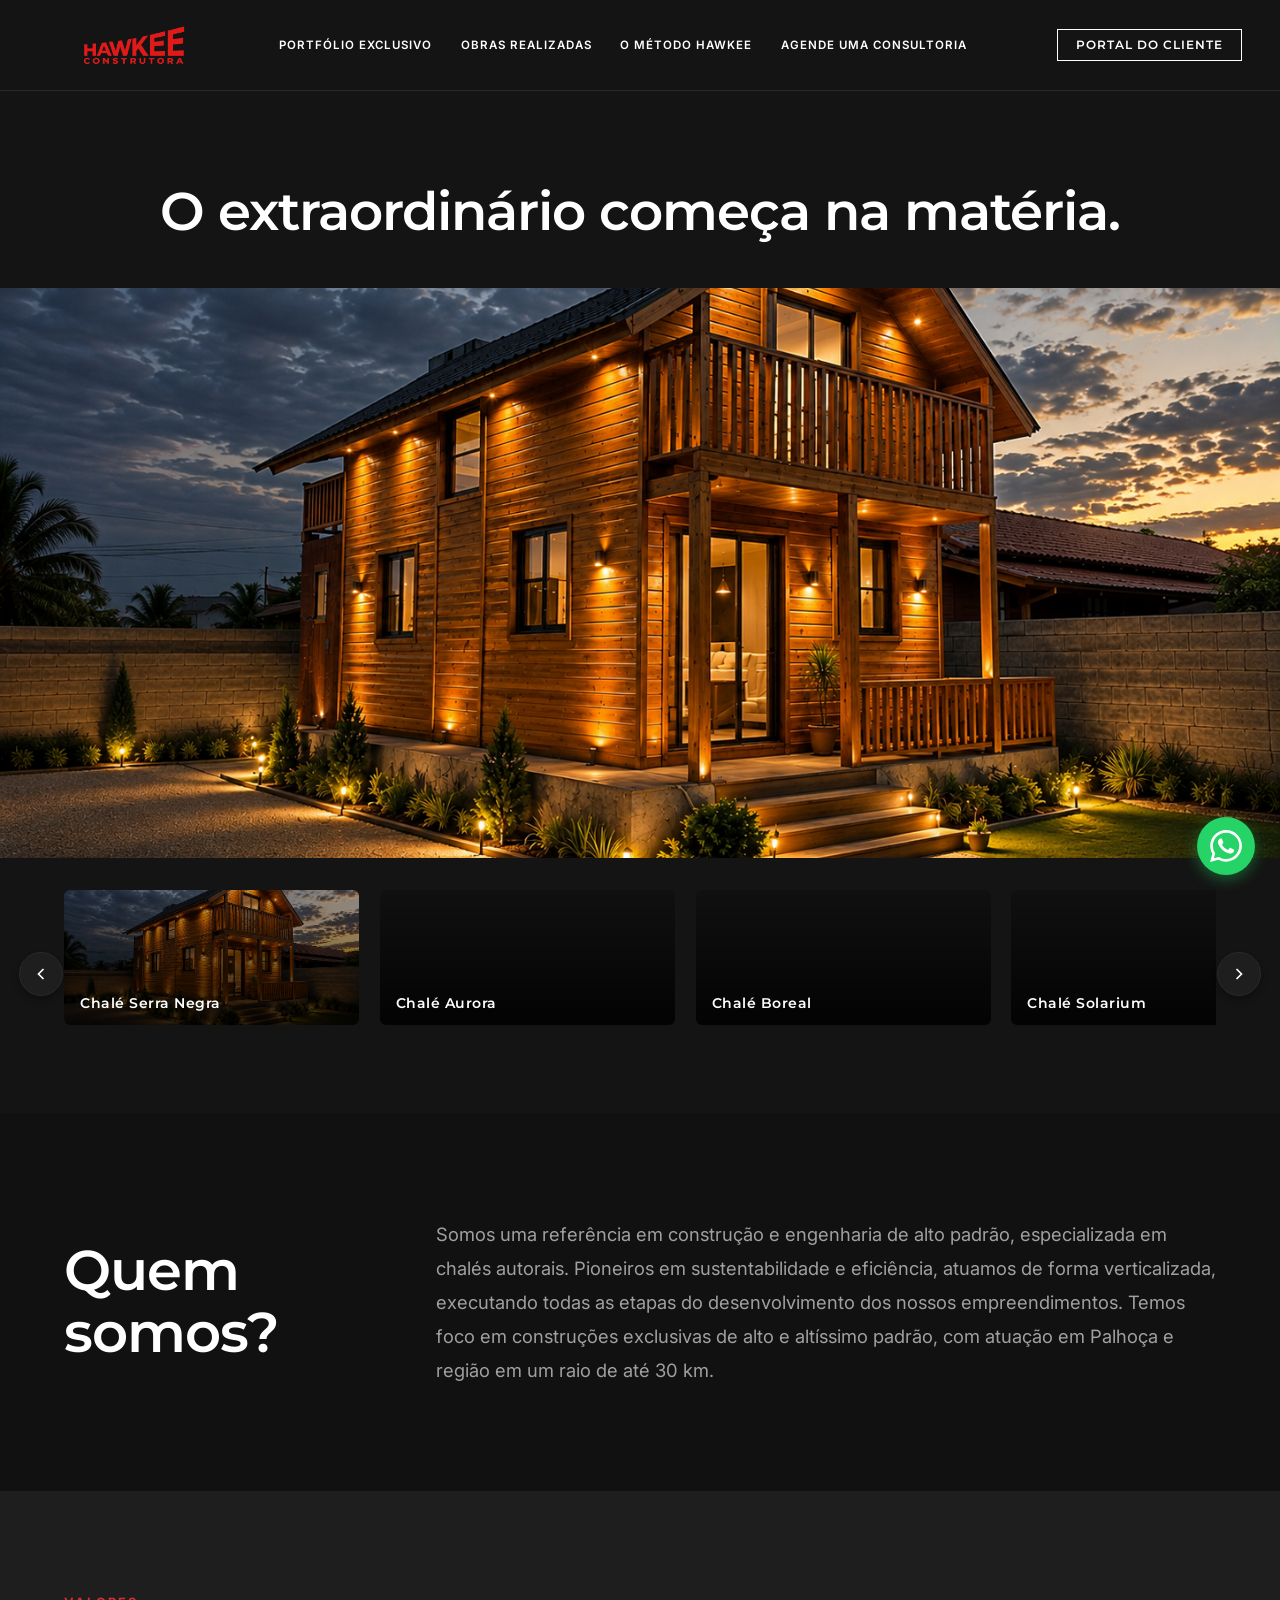
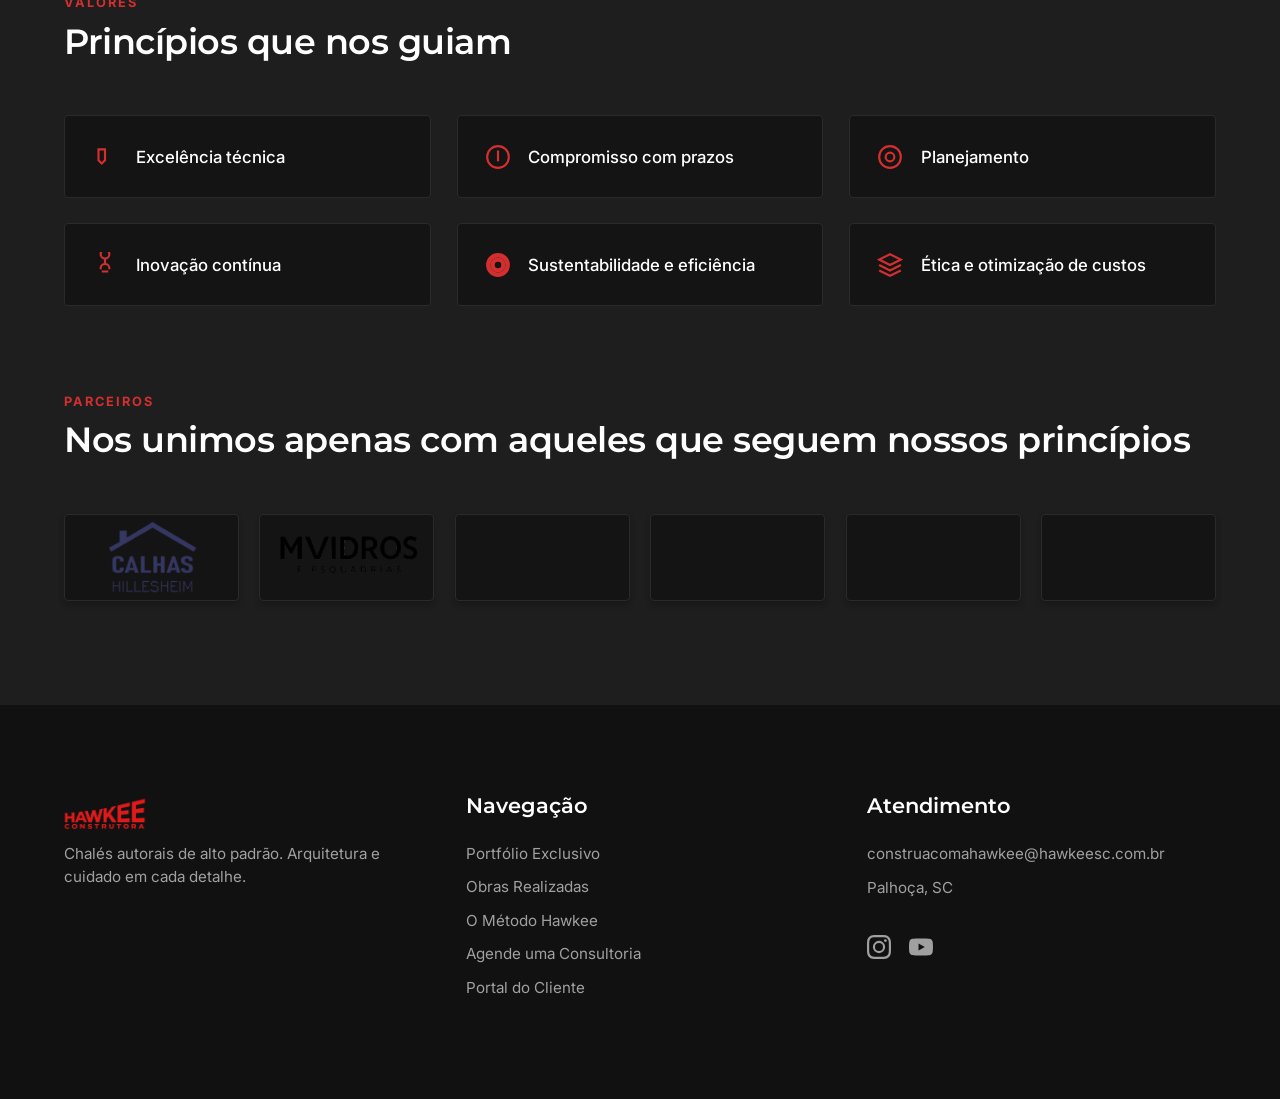
==== commit daba0192: "Add files via upload" ====
--- a/index.html
+++ b/index.html
@@ -9,12 +9,12 @@
         @import url('https://fonts.googleapis.com/css2?family=Inter:wght@300;400;500;600&family=Montserrat:wght@400;600;700&display=swap');
 
         :root {
-            --bg-color: #FFFFFF;
-            --bg-creme: #F6F5F2; 
-            --text-main: #1A1A1A;
-            --text-light: #6C757D;
-            --accent-blue: #2F54EB; 
-            --border-light: #E5E5E5;
+            --bg-color: #141414; 
+            --bg-creme: #1E1E1E; 
+            --text-main: #FFFFFF;
+            --text-light: #A0A0A0;
+            --brand-red: #D32F2F; 
+            --border-light: #2A2A2A;
         }
 
         * { margin: 0; padding: 0; box-sizing: border-box; }
@@ -24,28 +24,37 @@
             background-color: var(--bg-color);
             color: var(--text-main);
             overflow-x: hidden;
+            font-size: 1.1rem; /* Aumentado em 10% para melhor leitura */
         }
 
         h1, h2, h3, h4 { font-family: 'Montserrat', sans-serif; font-weight: 600; }
         a { text-decoration: none; color: inherit; }
 
-        /* --- CABEÇALHO PERFEITO E INTOCÁVEL --- */
-        header { background-color: #FFFFFF; border-bottom: 1px solid var(--border-light); position: sticky; top: 0; z-index: 100; width: 100%; }
+        /* --- CABEÇALHO DE ALTO PADRÃO (LINHA ÚNICA GARANTIDA) --- */
+        header { 
+            background-color: #141414; 
+            border-bottom: 1px solid var(--border-light); 
+            position: sticky; 
+            top: 0; 
+            z-index: 100; 
+            width: 100%; 
+        }
+
         .header-inner { 
-            max-width: 1200px; 
+            max-width: 1350px; 
             margin: 0 auto; 
             display: flex; 
             justify-content: space-between; 
             align-items: center; 
-            padding: 0 5%; 
-            height: 70px; 
+            padding: 0 3%; 
+            height: 90px; 
             width: 100%; 
+            white-space: nowrap; /* Impede que os links quebrem de linha */
         }
         
         .logo-wrapper { 
             display: flex; 
             align-items: center; 
-            gap: 1rem; 
             text-decoration: none; 
         }
         
@@ -53,99 +62,125 @@
             height: 150px; 
             width: auto; 
             object-fit: contain;
-            transform: translateY(-5px); 
-        }
-
-        .logo-state { 
+            /* Aplica o vermelho oficial da logo em substituição ao branco */
+            filter: brightness(0) saturate(100%) invert(24%) sepia(85%) saturate(7499%) hue-rotate(354deg) brightness(91%) contrast(93%);
+
+	position: relative;
+            left: 20px;  /* Mude para negativo (ex: -10px) para ir para esquerda, ou positivo para direita */
+            top: -7px;   /* Mude para negativo (ex: -5px) para subir, ou positivo para descer */
+        }
+
+        .nav-links { 
+            display: flex; 
+            align-items: center; 
+            gap: 1.8rem; 
+        }
+
+        .nav-links a { 
+            font-size: 0.72rem; 
+            font-weight: 600; 
+            text-transform: uppercase; 
+            letter-spacing: 1px; 
+            color: var(--text-main); 
+            transition: color 0.3s ease; 
+        }
+
+        .nav-links a:hover { 
+            color: var(--brand-red); 
+        }
+        
+        .header-actions { 
+            display: flex; 
+            align-items: center; 
+            gap: 1.2rem; 
+        }
+
+        .btn-portal { 
             font-family: 'Montserrat', sans-serif; 
-            font-size: 1rem; 
-            font-weight: 700; 
+            background-color: transparent; 
+            border: 1px solid var(--text-main); 
             color: var(--text-main); 
-            border: 2.0px solid var(--text-main); 
-            width: 32px; 
-            height: 32px; 
-            padding: 0; 
-            letter-spacing: 0; 
-            line-height: 1; 
-            display: inline-flex; 
-            align-items: center; 
-            justify-content: center;
-        }
-
-        .nav-links { display: flex; gap: 2rem; }
-        .nav-links a { font-size: 0.75rem; font-weight: 600; text-transform: uppercase; letter-spacing: 1px; color: var(--text-main); transition: color 0.3s; }
-        .nav-links a:hover { color: var(--text-light); }
-        
-        .header-actions { display: flex; align-items: center; gap: 1.5rem; }
-        .btn-portal { font-family: 'Montserrat', sans-serif; background-color: transparent; border: 1px solid var(--text-main); padding: 0.5rem 1.2rem; font-size: 0.75rem; font-weight: 600; text-transform: uppercase; letter-spacing: 1px; transition: all 0.3s ease; }
-        .btn-portal:hover { background-color: var(--text-main); color: #FFFFFF; }
+            padding: 0.5rem 1.1rem; 
+            font-size: 0.72rem; 
+            font-weight: 600; 
+            text-transform: uppercase; 
+            letter-spacing: 1px; 
+            transition: all 0.3s ease; 
+        }
+
+        .btn-portal:hover { 
+            background-color: var(--brand-red); 
+            border-color: var(--brand-red); 
+            color: #FFFFFF; 
+        }
 
         /* --- HERO SEÇÃO --- */
-        .hero { text-align: center; padding: 5rem 0 0 0; width: 100%; }
-        .hero h1 { font-size: 3rem; margin-bottom: 2.5rem; letter-spacing: -1px; max-width: 1200px; margin-left: auto; margin-right: auto; padding: 0 5%; }
-        .hero-image { width: 100%; height: 520px; background-image: url('img/imagem-principal.png'); background-color: #f0f0f0; background-size: cover; background-position: center; margin-bottom: 1.5rem; border-radius: 0; }
-
-        /* --- TRILHO DE PROJETOS COM SETAS --- */
-        .trilho-container { position: relative; max-width: 1200px; margin: 0 auto; padding: 0.5rem 5% 4rem 5%; }
-        .trilho { display: flex; gap: 1.2rem; overflow-x: auto; padding-bottom: 1rem; scroll-snap-type: x mandatory; scrollbar-width: none; -ms-overflow-style: none; }
+        .hero { text-align: center; padding: 5.5rem 0 0 0; width: 100%; }
+        .hero h1 { font-size: 3.3rem; margin-bottom: 2.8rem; letter-spacing: -1px; max-width: 1300px; margin-left: auto; margin-right: auto; padding: 0 5%; color: #FFFFFF; }
+        .hero-image { width: 100%; height: 570px; background-image: url('img/imagem-principal.png'); background-color: #1A1A1A; background-size: cover; background-position: center; margin-bottom: 1.5rem; border-radius: 0; }
+
+        /* --- TRILHO DE PROJETOS COM SETAS E HOVER VERMELHO --- */
+        .trilho-container { position: relative; max-width: 1320px; margin: 0 auto; padding: 0.5rem 5% 4.5rem 5%; }
+        .trilho { display: flex; gap: 1.3rem; overflow-x: auto; padding-bottom: 1rem; scroll-snap-type: x mandatory; scrollbar-width: none; -ms-overflow-style: none; }
         .trilho::-webkit-scrollbar { display: none; }
-        .trilho-item { min-width: 270px; width: 270px; height: 125px; scroll-snap-align: start; border-radius: 6px; background-size: cover; background-position: center; position: relative; overflow: hidden; display: flex; align-items: flex-end; transition: transform 0.3s ease; flex-shrink: 0; }
+        .trilho-item { min-width: 295px; width: 295px; height: 135px; scroll-snap-align: start; border-radius: 6px; background-size: cover; background-position: center; position: relative; overflow: hidden; display: flex; align-items: flex-end; transition: transform 0.3s ease; flex-shrink: 0; }
         .trilho-item:hover { transform: translateY(-4px); }
-        .trilho-item::before { content: ''; position: absolute; top: 0; left: 0; right: 0; bottom: 0; background: linear-gradient(to top, rgba(0,0,0,0.8), rgba(0,0,0,0.1)); }
-        .trilho-nome { position: relative; color: #FFF; padding: 0.8rem 1rem; font-family: 'Montserrat', sans-serif; font-size: 0.85rem; font-weight: 600; letter-spacing: 0.5px; }
-
-        .scroll-btn { position: absolute; top: 40%; transform: translateY(-50%); background: #FFFFFF; border: 1px solid var(--border-light); border-radius: 50%; width: 40px; height: 40px; display: flex; align-items: center; justify-content: center; cursor: pointer; z-index: 10; box-shadow: 0 4px 6px rgba(0,0,0,0.1); transition: all 0.3s ease; color: var(--text-main); }
-        .scroll-btn:hover { background: var(--text-main); color: #FFFFFF; border-color: var(--text-main); }
-        .scroll-btn.left { left: 2%; }
-        .scroll-btn.right { right: 2%; }
+        .trilho-item:hover .trilho-nome { color: var(--brand-red); }
+        .trilho-item::before { content: ''; position: absolute; top: 0; left: 0; right: 0; bottom: 0; background: linear-gradient(to top, rgba(0,0,0,0.85), rgba(0,0,0,0.2)); }
+        .trilho-nome { position: relative; color: #FFF; padding: 0.8rem 1rem; font-family: 'Montserrat', sans-serif; font-size: 0.9rem; font-weight: 600; letter-spacing: 0.5px; transition: color 0.3s ease; }
+
+        .scroll-btn { position: absolute; top: 40%; transform: translateY(-50%); background: #1E1E1E; border: 1px solid var(--border-light); border-radius: 50%; width: 44px; height: 44px; display: flex; align-items: center; justify-content: center; cursor: pointer; z-index: 10; box-shadow: 0 4px 6px rgba(0,0,0,0.3); transition: all 0.3s ease; color: var(--text-main); }
+        .scroll-btn:hover { background: var(--brand-red); color: #FFFFFF; border-color: var(--brand-red); }
+        .scroll-btn.left { left: 1.5%; }
+        .scroll-btn.right { right: 1.5%; }
 
         /* --- SEÇÃO QUEM SOMOS --- */
         .quem-somos-section {
             background-color: #111111;
             color: #FFFFFF;
-            padding: 6rem 5%;
+            padding: 6.5rem 5%;
             width: 100%;
         }
         .quem-somos-inner {
-            max-width: 1200px;
+            max-width: 1320px;
             margin: 0 auto;
             display: grid;
-            grid-template-columns: 280px 1fr;
-            gap: 4rem;
+            grid-template-columns: 300px 1fr;
+            gap: 4.5rem;
             align-items: center;
         }
         .quem-somos-titulo h2 {
-            font-size: 3.2rem;
+            font-size: 3.5rem;
             line-height: 1.1;
             letter-spacing: -1px;
             color: #FFFFFF;
         }
         .quem-somos-texto p {
             color: #A0A0A0;
-            font-size: 1.05rem;
-            line-height: 1.8;
+            font-size: 1.15rem;
+            line-height: 1.85;
         }
 
         /* --- VALORES E PARCEIROS --- */
-        .valores-parceiros-wrapper { background-color: var(--bg-creme); padding: 6rem 0; width: 100%; }
-        .valores-parceiros-inner { max-width: 1200px; margin: 0 auto; padding: 0 5%; }
-        .section-label { font-size: 0.75rem; font-weight: 700; text-transform: uppercase; letter-spacing: 2px; color: var(--accent-blue); margin-bottom: 0.5rem; display: block; }
-        .valores-parceiros-inner h2 { font-size: 2rem; margin-bottom: 3rem; letter-spacing: -0.5px; }
-        .grid-valores { display: grid; grid-template-columns: repeat(3, 1fr); gap: 1.5rem; margin-bottom: 5rem; }
-        .card-valor { background: #FFFFFF; border: 1px solid rgba(0,0,0,0.05); padding: 1.5rem; display: flex; align-items: center; gap: 1rem; border-radius: 4px; }
-        .card-valor svg { width: 24px; height: 24px; stroke: var(--accent-blue); fill: none; stroke-width: 2; flex-shrink: 0; }
-        .card-valor span { font-size: 0.95rem; font-weight: 500; }
-        
-        .grid-parceiros { display: grid; grid-template-columns: repeat(6, 1fr); gap: 1.2rem; }
-        .box-parceiro { aspect-ratio: 2/1; background: #FFFFFF; border: 1px solid rgba(0,0,0,0.05); box-shadow: 0 4px 6px rgba(0,0,0,0.02); display: flex; align-items: center; justify-content: center; border-radius: 4px; padding: 0; overflow: hidden; }
+        .valores-parceiros-wrapper { background-color: var(--bg-creme); padding: 6.5rem 0; width: 100%; }
+        .valores-parceiros-inner { max-width: 1320px; margin: 0 auto; padding: 0 5%; }
+        .section-label { font-size: 0.8rem; font-weight: 700; text-transform: uppercase; letter-spacing: 2px; color: var(--brand-red); margin-bottom: 0.6rem; display: block; }
+        .valores-parceiros-inner h2 { font-size: 2.2rem; margin-bottom: 3.3rem; letter-spacing: -0.5px; color: var(--text-main); }
+        .grid-valores { display: grid; grid-template-columns: repeat(3, 1fr); gap: 1.6rem; margin-bottom: 5.5rem; }
+        .card-valor { background: #141414; border: 1px solid var(--border-light); padding: 1.7rem; display: flex; align-items: center; gap: 1.1rem; border-radius: 4px; color: #FFFFFF; }
+        .card-valor svg { width: 26px; height: 26px; stroke: var(--brand-red); fill: none; stroke-width: 2; flex-shrink: 0; }
+        .card-valor span { font-size: 1.05rem; font-weight: 500; }
+        
+        .grid-parceiros { display: grid; grid-template-columns: repeat(6, 1fr); gap: 1.3rem; }
+        .box-parceiro { aspect-ratio: 2/1; background: #141414; border: 1px solid var(--border-light); box-shadow: 0 4px 6px rgba(0,0,0,0.2); display: flex; align-items: center; justify-content: center; border-radius: 4px; padding: 0; overflow: hidden; }
         .box-parceiro img { max-width: 85%; max-height: 85%; object-fit: contain; }
 
         /* --- BOTÃO FLUTUANTE WHATSAPP --- */
         .wa-float-container { position: fixed; bottom: 25px; right: 25px; z-index: 9999; display: flex; flex-direction: column; align-items: flex-end; }
-        .wa-menu { display: none; width: 320px; background-color: #FFFFFF; border-radius: 12px; box-shadow: 0 12px 35px rgba(0,0,0,0.2); margin-bottom: 15px; overflow: hidden; border: 1px solid var(--border-light); animation: fadeIn 0.3s ease; }
+        .wa-menu { display: none; width: 320px; background-color: #1E1E1E; border-radius: 12px; box-shadow: 0 12px 35px rgba(0,0,0,0.4); margin-bottom: 15px; overflow: hidden; border: 1px solid var(--border-light); animation: fadeIn 0.3s ease; }
         .wa-menu.active { display: block; }
         @keyframes fadeIn { from { opacity: 0; transform: translateY(10px); } to { opacity: 1; transform: translateY(0); } }
-        .wa-menu-header { background-color: #111111; padding: 2rem 1.5rem 1.5rem 1.5rem; text-align: center; border-bottom: 2px solid var(--accent-blue); }
+        .wa-menu-header { background-color: #111111; padding: 2rem 1.5rem 1.5rem 1.5rem; text-align: center; border-bottom: 2px solid var(--brand-red); }
         .wa-menu-header img { max-width: 140px; height: auto; margin-bottom: 1.2rem; }
         .wa-menu-header h4 { color: #FFFFFF; font-size: 0.95rem; font-family: 'Montserrat', sans-serif; font-weight: 600; line-height: 1.4; margin-bottom: 0.6rem; }
         .wa-menu-header p { color: #A0A0A0; font-size: 0.8rem; line-height: 1.5; font-family: 'Inter', sans-serif; }
@@ -158,62 +193,54 @@
         .wa-trigger svg { width: 32px; height: 32px; fill: #FFFFFF; }
 
         /* --- RODAPÉ ALINHADO PERFEITAMENTE PELO TOPO --- */
-        footer { background-color: #111111; color: #FFFFFF; padding: 5rem 0; width: 100%; }
+        footer { background-color: #111111; color: #FFFFFF; padding: 5.5rem 0; width: 100%; }
         
         .footer-inner { 
-            max-width: 1200px; 
+            max-width: 1320px; 
             margin: 0 auto; 
             padding: 0 5%; 
             display: grid; 
             grid-template-columns: repeat(auto-fit, minmax(250px, 1fr)); 
-            gap: 3rem; 
-            align-items: flex-start; /* Força todas as colunas a se alinharem perfeitamente pelo topo */
-        }
-        
-        /* --- AJUSTE DA PRIMEIRA COLUNA DO RODAPÉ --- */
-        .footer-col:first-child {
-            margin-left: 0px; /* Puxa todo o bloco da logo e do texto para a esquerda. Ajuste os pixels se quiser mais ou menos */
-        }
-
-	.footer-logo {
+            gap: 3.3rem; 
+            align-items: flex-start; 
+        }
+        
+        .footer-col { display: flex; flex-direction: column; justify-content: flex-start; }
+
+        .footer-logo {
             height: 120px;
             width: auto;
             object-fit: contain;
-            filter: brightness(0) invert(1);
+            filter: brightness(0) saturate(100%) invert(24%) sepia(85%) saturate(7499%) hue-rotate(354deg) brightness(91%) contrast(93%);
             align-self: flex-start;
             
-            /* CONTROLE INDEPENDENTE DA LOGO */
             position: relative;
-            left: -20px;   /* Mude aqui para mover a logo para a esquerda (ex: -20px) ou direita (ex: 10px) */
-            top: -45px;    /* Mude aqui para subir (negativo) ou descer (positivo) a logo */
-            margin-bottom: -70px; /* Controla a distância exata entre a logo e o texto logo abaixo */ 
-        }
-
-        /* --- TAMANHO DA FONTE DO TEXTO DO RODAPÉ --- */
-        .footer-col:first-child p { 
-            color: #A0A0A0; 
-            font-size: 0.8rem; /* Altere aqui o tamanho da fonte (ex: 0.75rem, 0.8rem, 0.85rem) */
-            line-height: 1.4; 
-            margin-bottom: 0; 
-        }
-
-        .footer-col p { color: #A0A0A0; font-size: 0.9rem; margin-bottom: 0.8rem; line-height: 1.5; }
-        .footer-col h4 { font-family: 'Montserrat', sans-serif; font-size: 1.2rem; margin-bottom: 1.5rem; color: #FFFFFF; }
-        .footer-col a { color: #A0A0A0; font-size: 0.9rem; margin-bottom: 0.8rem; display: block; transition: color 0.3s; }
-        .footer-col a:hover { color: #FFFFFF; }
-        .social-icons { display: flex; gap: 1rem; margin-top: 1.2rem; }
+            left: -20px;       
+            top: -45px;      
+            margin-bottom: -70px; 
+        }
+
+        .footer-col p { color: #A0A0A0; font-size: 0.95rem; margin-bottom: 0.9rem; line-height: 1.5; }
+        .footer-col h4 { font-family: 'Montserrat', sans-serif; font-size: 1.3rem; margin-bottom: 1.6rem; color: #FFFFFF; }
+        .footer-col a { color: #A0A0A0; font-size: 0.95rem; margin-bottom: 0.9rem; display: block; transition: color 0.3s; }
+        .footer-col a:hover { color: var(--brand-red); }
+        .social-icons { display: flex; gap: 1.1rem; margin-top: 1.3rem; }
         .social-icons a svg { width: 24px; height: 24px; fill: #A0A0A0; transition: fill 0.3s; }
-        .social-icons a:hover svg { fill: #FFFFFF; }
+        .social-icons a:hover svg { fill: var(--brand-red); }
+
+        @media (max-width: 1150px) {
+            .header-inner { flex-direction: column; gap: 1.5rem; text-align: center; height: auto; padding: 1.5rem 5%; white-space: normal; }
+            .nav-links { flex-wrap: wrap; justify-content: center; gap: 1rem; }
+        }
+
         @media (max-width: 900px) {
-            .header-inner { flex-direction: column; gap: 1.5rem; text-align: center; height: auto; padding: 1.5rem 5%; }
-            .nav-links { flex-wrap: wrap; justify-content: center; gap: 1rem; }
-            .hero h1 { font-size: 2.2rem; }
-            .hero-image { height: 360px; }
+            .hero h1 { font-size: 2.3rem; }
+            .hero-image { height: 380px; }
             .quem-somos-inner { grid-template-columns: 1fr; gap: 1.5rem; text-align: center; }
-            .quem-somos-titulo h2 { font-size: 2.5rem; }
+            .quem-somos-titulo h2 { font-size: 2.6rem; }
             .grid-valores { grid-template-columns: 1fr; }
             .grid-parceiros { grid-template-columns: repeat(2, 1fr); }
-            .trilho-item { min-width: 220px; width: 220px; height: 115px; }
+            .trilho-item { min-width: 230px; width: 230px; height: 120px; }
             .scroll-btn { display: none; }
             .wa-float-container { bottom: 15px; right: 15px; }
         }
@@ -225,13 +252,12 @@
         <div class="header-inner">
             <a href="index.html" class="logo-wrapper">
                 <img src="img/Hawkee - Logomarca2.png" alt="Hawkee Construtora" class="logo-img">
-                <span class="logo-state">SC</span>
             </a>
             <nav class="nav-links">
-                <a href="projetos.html">Nossos Projetos</a>
-                <a href="entregas.html">Nossas Entregas</a>
-                <a href="processo.html">Processo</a>
-                <a href="contato.html">Fale Conosco</a>
+                <a href="projetos.html">Portfólio Exclusivo</a>
+                <a href="entregas.html">Obras Realizadas</a>
+                <a href="processo.html">O Método Hawkee</a>
+                <a href="contato.html">Agende uma Consultoria</a>
             </nav>
             <div class="header-actions">
                 <a href="portal.html" class="btn-portal">Portal do Cliente</a>
@@ -274,7 +300,7 @@
         </div>
     </section>
 
-    <div class="valores-parceiros-wrapper">
+    <div class="valores-parceiros-wrapper" style="background-color: var(--bg-creme);">
         <section class="valores-parceiros-inner">
             <span class="section-label">VALORES</span>
             <h2>Princípios que nos guiam</h2>
@@ -312,10 +338,10 @@
             </div>
             <div class="footer-col">
                 <h4>Navegação</h4>
-                <a href="projetos.html">Nossos Projetos</a>
-                <a href="entregas.html">Nossas Entregas</a>
-                <a href="processo.html">Processo</a>
-                <a href="contato.html">Fale Conosco</a>
+                <a href="projetos.html">Portfólio Exclusivo</a>
+                <a href="entregas.html">Obras Realizadas</a>
+                <a href="processo.html">O Método Hawkee</a>
+                <a href="contato.html">Agende uma Consultoria</a>
                 <a href="portal.html">Portal do Cliente</a>
             </div>
             <div class="footer-col">
@@ -340,11 +366,11 @@
             <div class="wa-menu-body">
                 <a href="https://wa.me/55048988520939" target="_blank" class="wa-btn">
                     <svg viewBox="0 0 24 24"><path d="M17.472 14.382c-.297-.149-1.758-.867-2.03-.967-.273-.099-.471-.148-.67.15-.197.297-.767.966-.94 1.164-.173.199-.347.223-.644.075-.297-.15-1.255-.463-2.39-1.475-.883-.788-1.48-1.761-1.653-2.059-.173-.297-.018-.458.13-.606.134-.133.298-.347.446-.52.149-.174.198-.298.298-.497.099-.198.05-.371-.025-.52-.075-.149-.669-1.612-.916-2.207-.242-.579-.487-.5-.669-.51a12.8 12.8 0 0 0-.57-.01c-.198 0-.52.074-.792.372-.272.297-1.04 1.016-1.04 2.479 0 1.462 1.065 2.875 1.213 3.074.149.198 2.096 3.2 5.077 4.487.709.306 1.262.489 1.694.625.712.227 1.36.195 1.871.118.571-.085 1.758-.719 2.006-1.413.248-.694.248-1.289.173-1.413-.074-.124-.272-.198-.57-.347m-5.421 7.403h-.004a9.87 9.87 0 0 1-5.031-1.378l-.361-.214-3.741.982.998-3.648-.235-.374a9.86 9.86 0 0 1-1.51-5.26c.001-5.45 4.436-9.884 9.888-9.884 2.64 0 5.122 1.03 6.988 2.898a9.825 9.825 0 0 1 2.893 6.994c-.003 5.45-4.437 9.884-9.885 9.884m8.413-18.297A11.815 11.815 0 0 0 12.05 0C5.495 0 .16 5.335.157 11.892c0 2.096.547 4.142 1.588 5.945L.057 24l6.305-1.654a11.882 11.882 0 0 0 5.683 1.448h.005c6.554 0 11.89-5.335 11.893-11.893a11.821 11.821 0 0 0-3.48-8.413Z"/></svg>
-                    Vendedor Patrick (SC)
+                    Especialista Patrick (SC)
                 </a>
                 <a href="http://wa.me/55048988682569" target="_blank" class="wa-btn">
                     <svg viewBox="0 0 24 24"><path d="M17.472 14.382c-.297-.149-1.758-.867-2.03-.967-.273-.099-.471-.148-.67.15-.197.297-.767.966-.94 1.164-.173.199-.347.223-.644.075-.297-.15-1.255-.463-2.39-1.475-.883-.788-1.48-1.761-1.653-2.059-.173-.297-.018-.458.13-.606.134-.133.298-.347.446-.52.149-.174.198-.298.298-.497.099-.198.05-.371-.025-.52-.075-.149-.669-1.612-.916-2.207-.242-.579-.487-.5-.669-.51a12.8 12.8 0 0 0-.57-.01c-.198 0-.52.074-.792.372-.272.297-1.04 1.016-1.04 2.479 0 1.462 1.065 2.875 1.213 3.074.149.198 2.096 3.2 5.077 4.487.709.306 1.262.489 1.694.625.712.227 1.36.195 1.871.118.571-.085 1.758-.719 2.006-1.413.248-.694.248-1.289.173-1.413-.074-.124-.272-.198-.57-.347m-5.421 7.403h-.004a9.87 9.87 0 0 1-5.031-1.378l-.361-.214-3.741.982.998-3.648-.235-.374a9.86 9.86 0 0 1-1.51-5.26c.001-5.45 4.436-9.884 9.888-9.884 2.64 0 5.122 1.03 6.988 2.898a9.825 9.825 0 0 1 2.893 6.994c-.003 5.45-4.437 9.884-9.885 9.884m8.413-18.297A11.815 11.815 0 0 0 12.05 0C5.495 0 .16 5.335.157 11.892c0 2.096.547 4.142 1.588 5.945L.057 24l6.305-1.654a11.882 11.882 0 0 0 5.683 1.448h.005c6.554 0 11.89-5.335 11.893-11.893a11.821 11.821 0 0 0-3.48-8.413Z"/></svg>
-                    Vendedor Vinícius (SC)
+                    Especialista Vinícius (SC)
                 </a>
             </div>
         </div>
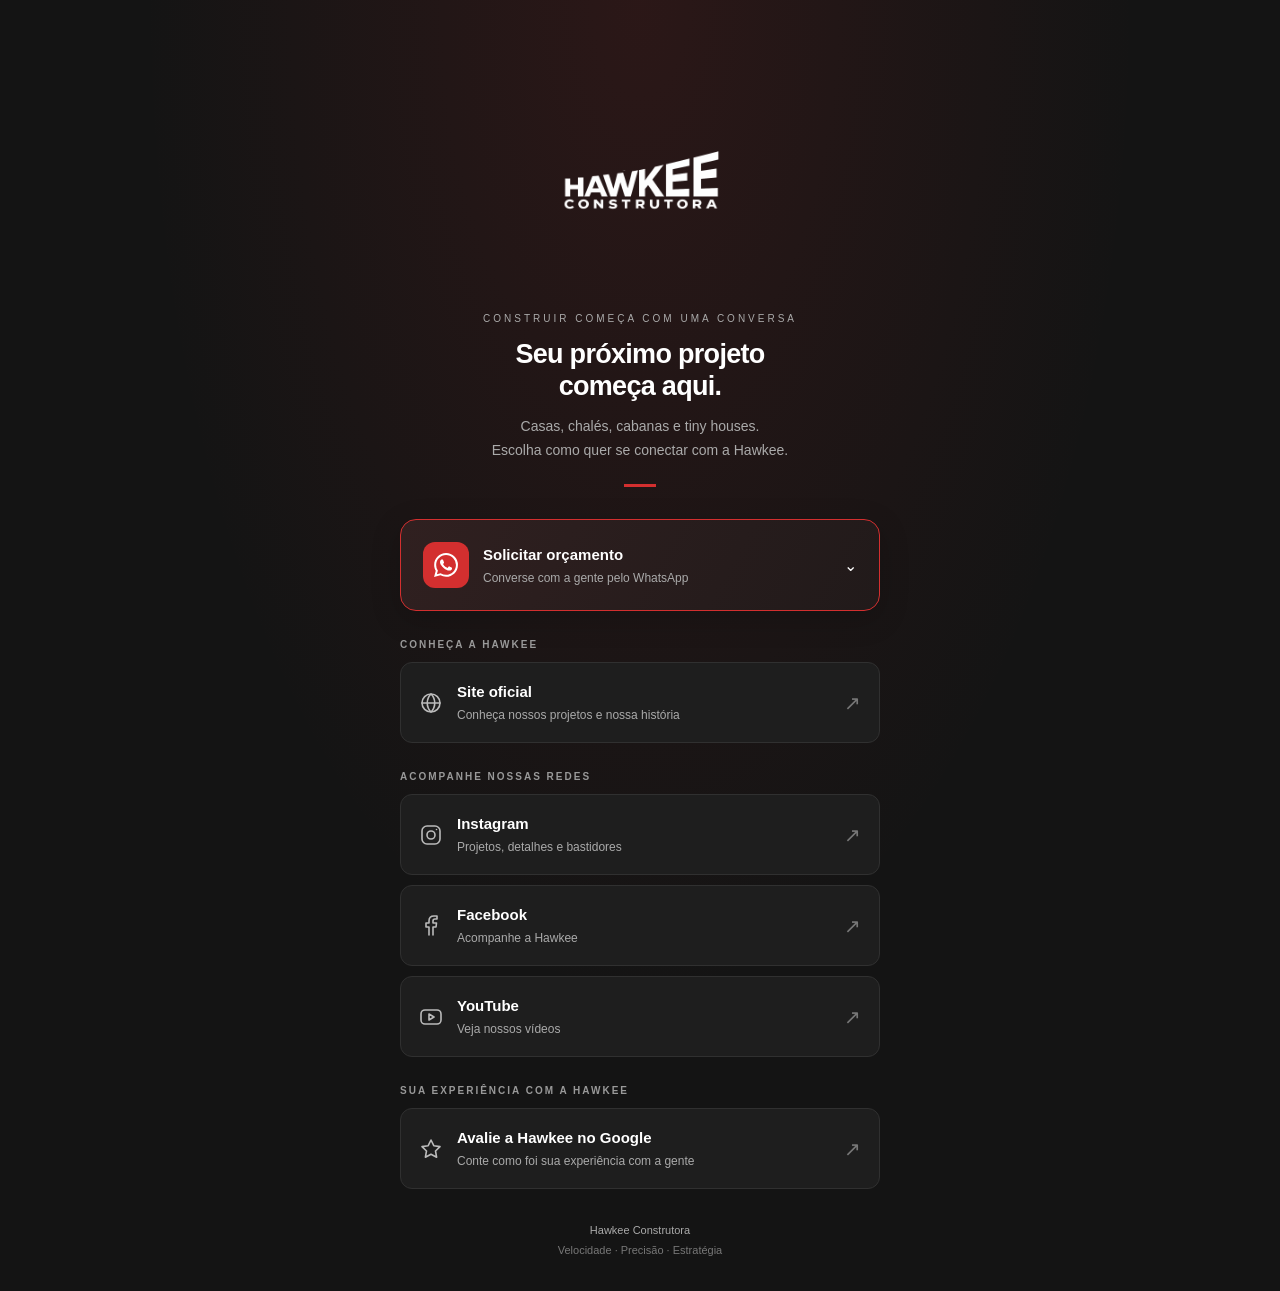
==== commit 87cffd9a: "Add files via upload" ====
--- a/index.html
+++ b/index.html
@@ -1,395 +1,8 @@
-<!DOCTYPE html>
-<html lang="pt-BR">
-<head>
-    <meta charset="UTF-8">
-    <link rel="icon" type="image/png" href="img/favicon.png">
-    <meta name="viewport" content="width=device-width, initial-scale=1.0">
-    <title>Hawkee Construtora | Alto Padrão</title>
-    <style>
-        @import url('https://fonts.googleapis.com/css2?family=Inter:wght@300;400;500;600&family=Montserrat:wght@400;600;700&display=swap');
-
-        :root {
-            --bg-color: #141414; 
-            --bg-creme: #1E1E1E; 
-            --text-main: #FFFFFF;
-            --text-light: #A0A0A0;
-            --brand-red: #D32F2F; 
-            --border-light: #2A2A2A;
-        }
-
-        * { margin: 0; padding: 0; box-sizing: border-box; }
-
-        body {
-            font-family: 'Inter', sans-serif;
-            background-color: var(--bg-color);
-            color: var(--text-main);
-            overflow-x: hidden;
-            font-size: 1.1rem; /* Aumentado em 10% para melhor leitura */
-        }
-
-        h1, h2, h3, h4 { font-family: 'Montserrat', sans-serif; font-weight: 600; }
-        a { text-decoration: none; color: inherit; }
-
-        /* --- CABEÇALHO DE ALTO PADRÃO (LINHA ÚNICA GARANTIDA) --- */
-        header { 
-            background-color: #141414; 
-            border-bottom: 1px solid var(--border-light); 
-            position: sticky; 
-            top: 0; 
-            z-index: 100; 
-            width: 100%; 
-        }
-
-        .header-inner { 
-            max-width: 1350px; 
-            margin: 0 auto; 
-            display: flex; 
-            justify-content: space-between; 
-            align-items: center; 
-            padding: 0 3%; 
-            height: 90px; 
-            width: 100%; 
-            white-space: nowrap; /* Impede que os links quebrem de linha */
-        }
-        
-        .logo-wrapper { 
-            display: flex; 
-            align-items: center; 
-            text-decoration: none; 
-        }
-        
-        .logo-img { 
-            height: 150px; 
-            width: auto; 
-            object-fit: contain;
-            /* Aplica o vermelho oficial da logo em substituição ao branco */
-            filter: brightness(0) saturate(100%) invert(24%) sepia(85%) saturate(7499%) hue-rotate(354deg) brightness(91%) contrast(93%);
-
-	position: relative;
-            left: 20px;  /* Mude para negativo (ex: -10px) para ir para esquerda, ou positivo para direita */
-            top: -7px;   /* Mude para negativo (ex: -5px) para subir, ou positivo para descer */
-        }
-
-        .nav-links { 
-            display: flex; 
-            align-items: center; 
-            gap: 1.8rem; 
-        }
-
-        .nav-links a { 
-            font-size: 0.72rem; 
-            font-weight: 600; 
-            text-transform: uppercase; 
-            letter-spacing: 1px; 
-            color: var(--text-main); 
-            transition: color 0.3s ease; 
-        }
-
-        .nav-links a:hover { 
-            color: var(--brand-red); 
-        }
-        
-        .header-actions { 
-            display: flex; 
-            align-items: center; 
-            gap: 1.2rem; 
-        }
-
-        .btn-portal { 
-            font-family: 'Montserrat', sans-serif; 
-            background-color: transparent; 
-            border: 1px solid var(--text-main); 
-            color: var(--text-main); 
-            padding: 0.5rem 1.1rem; 
-            font-size: 0.72rem; 
-            font-weight: 600; 
-            text-transform: uppercase; 
-            letter-spacing: 1px; 
-            transition: all 0.3s ease; 
-        }
-
-        .btn-portal:hover { 
-            background-color: var(--brand-red); 
-            border-color: var(--brand-red); 
-            color: #FFFFFF; 
-        }
-
-        /* --- HERO SEÇÃO --- */
-        .hero { text-align: center; padding: 5.5rem 0 0 0; width: 100%; }
-        .hero h1 { font-size: 3.3rem; margin-bottom: 2.8rem; letter-spacing: -1px; max-width: 1300px; margin-left: auto; margin-right: auto; padding: 0 5%; color: #FFFFFF; }
-        .hero-image { width: 100%; height: 570px; background-image: url('img/imagem-principal.png'); background-color: #1A1A1A; background-size: cover; background-position: center; margin-bottom: 1.5rem; border-radius: 0; }
-
-        /* --- TRILHO DE PROJETOS COM SETAS E HOVER VERMELHO --- */
-        .trilho-container { position: relative; max-width: 1320px; margin: 0 auto; padding: 0.5rem 5% 4.5rem 5%; }
-        .trilho { display: flex; gap: 1.3rem; overflow-x: auto; padding-bottom: 1rem; scroll-snap-type: x mandatory; scrollbar-width: none; -ms-overflow-style: none; }
-        .trilho::-webkit-scrollbar { display: none; }
-        .trilho-item { min-width: 295px; width: 295px; height: 135px; scroll-snap-align: start; border-radius: 6px; background-size: cover; background-position: center; position: relative; overflow: hidden; display: flex; align-items: flex-end; transition: transform 0.3s ease; flex-shrink: 0; }
-        .trilho-item:hover { transform: translateY(-4px); }
-        .trilho-item:hover .trilho-nome { color: var(--brand-red); }
-        .trilho-item::before { content: ''; position: absolute; top: 0; left: 0; right: 0; bottom: 0; background: linear-gradient(to top, rgba(0,0,0,0.85), rgba(0,0,0,0.2)); }
-        .trilho-nome { position: relative; color: #FFF; padding: 0.8rem 1rem; font-family: 'Montserrat', sans-serif; font-size: 0.9rem; font-weight: 600; letter-spacing: 0.5px; transition: color 0.3s ease; }
-
-        .scroll-btn { position: absolute; top: 40%; transform: translateY(-50%); background: #1E1E1E; border: 1px solid var(--border-light); border-radius: 50%; width: 44px; height: 44px; display: flex; align-items: center; justify-content: center; cursor: pointer; z-index: 10; box-shadow: 0 4px 6px rgba(0,0,0,0.3); transition: all 0.3s ease; color: var(--text-main); }
-        .scroll-btn:hover { background: var(--brand-red); color: #FFFFFF; border-color: var(--brand-red); }
-        .scroll-btn.left { left: 1.5%; }
-        .scroll-btn.right { right: 1.5%; }
-
-        /* --- SEÇÃO QUEM SOMOS --- */
-        .quem-somos-section {
-            background-color: #111111;
-            color: #FFFFFF;
-            padding: 6.5rem 5%;
-            width: 100%;
-        }
-        .quem-somos-inner {
-            max-width: 1320px;
-            margin: 0 auto;
-            display: grid;
-            grid-template-columns: 300px 1fr;
-            gap: 4.5rem;
-            align-items: center;
-        }
-        .quem-somos-titulo h2 {
-            font-size: 3.5rem;
-            line-height: 1.1;
-            letter-spacing: -1px;
-            color: #FFFFFF;
-        }
-        .quem-somos-texto p {
-            color: #A0A0A0;
-            font-size: 1.15rem;
-            line-height: 1.85;
-        }
-
-        /* --- VALORES E PARCEIROS --- */
-        .valores-parceiros-wrapper { background-color: var(--bg-creme); padding: 6.5rem 0; width: 100%; }
-        .valores-parceiros-inner { max-width: 1320px; margin: 0 auto; padding: 0 5%; }
-        .section-label { font-size: 0.8rem; font-weight: 700; text-transform: uppercase; letter-spacing: 2px; color: var(--brand-red); margin-bottom: 0.6rem; display: block; }
-        .valores-parceiros-inner h2 { font-size: 2.2rem; margin-bottom: 3.3rem; letter-spacing: -0.5px; color: var(--text-main); }
-        .grid-valores { display: grid; grid-template-columns: repeat(3, 1fr); gap: 1.6rem; margin-bottom: 5.5rem; }
-        .card-valor { background: #141414; border: 1px solid var(--border-light); padding: 1.7rem; display: flex; align-items: center; gap: 1.1rem; border-radius: 4px; color: #FFFFFF; }
-        .card-valor svg { width: 26px; height: 26px; stroke: var(--brand-red); fill: none; stroke-width: 2; flex-shrink: 0; }
-        .card-valor span { font-size: 1.05rem; font-weight: 500; }
-        
-        .grid-parceiros { display: grid; grid-template-columns: repeat(6, 1fr); gap: 1.3rem; }
-        .box-parceiro { aspect-ratio: 2/1; background: #141414; border: 1px solid var(--border-light); box-shadow: 0 4px 6px rgba(0,0,0,0.2); display: flex; align-items: center; justify-content: center; border-radius: 4px; padding: 0; overflow: hidden; }
-        .box-parceiro img { max-width: 85%; max-height: 85%; object-fit: contain; }
-
-        /* --- BOTÃO FLUTUANTE WHATSAPP --- */
-        .wa-float-container { position: fixed; bottom: 25px; right: 25px; z-index: 9999; display: flex; flex-direction: column; align-items: flex-end; }
-        .wa-menu { display: none; width: 320px; background-color: #1E1E1E; border-radius: 12px; box-shadow: 0 12px 35px rgba(0,0,0,0.4); margin-bottom: 15px; overflow: hidden; border: 1px solid var(--border-light); animation: fadeIn 0.3s ease; }
-        .wa-menu.active { display: block; }
-        @keyframes fadeIn { from { opacity: 0; transform: translateY(10px); } to { opacity: 1; transform: translateY(0); } }
-        .wa-menu-header { background-color: #111111; padding: 2rem 1.5rem 1.5rem 1.5rem; text-align: center; border-bottom: 2px solid var(--brand-red); }
-        .wa-menu-header img { max-width: 140px; height: auto; margin-bottom: 1.2rem; }
-        .wa-menu-header h4 { color: #FFFFFF; font-size: 0.95rem; font-family: 'Montserrat', sans-serif; font-weight: 600; line-height: 1.4; margin-bottom: 0.6rem; }
-        .wa-menu-header p { color: #A0A0A0; font-size: 0.8rem; line-height: 1.5; font-family: 'Inter', sans-serif; }
-        .wa-menu-body { padding: 1.5rem; display: flex; flex-direction: column; gap: 0.8rem; }
-        .wa-btn { display: flex; align-items: center; justify-content: center; gap: 0.6rem; background-color: #25D366; color: #FFFFFF; padding: 0.85rem 1rem; border-radius: 6px; font-family: 'Montserrat', sans-serif; font-weight: 600; font-size: 0.85rem; transition: background-color 0.3s, transform 0.2s; text-decoration: none; }
-        .wa-btn:hover { background-color: #1EBE5A; color: #FFFFFF; }
-        .wa-btn svg { width: 18px; height: 18px; fill: currentColor; }
-        .wa-trigger { width: 58px; height: 58px; background-color: #25D366; border-radius: 50%; display: flex; align-items: center; justify-content: center; cursor: pointer; box-shadow: 0 4px 15px rgba(37, 211, 102, 0.4); transition: transform 0.3s ease; border: none; outline: none; }
-        .wa-trigger:hover { transform: scale(1.08); }
-        .wa-trigger svg { width: 32px; height: 32px; fill: #FFFFFF; }
-
-        /* --- RODAPÉ ALINHADO PERFEITAMENTE PELO TOPO --- */
-        footer { background-color: #111111; color: #FFFFFF; padding: 5.5rem 0; width: 100%; }
-        
-        .footer-inner { 
-            max-width: 1320px; 
-            margin: 0 auto; 
-            padding: 0 5%; 
-            display: grid; 
-            grid-template-columns: repeat(auto-fit, minmax(250px, 1fr)); 
-            gap: 3.3rem; 
-            align-items: flex-start; 
-        }
-        
-        .footer-col { display: flex; flex-direction: column; justify-content: flex-start; }
-
-        .footer-logo {
-            height: 120px;
-            width: auto;
-            object-fit: contain;
-            filter: brightness(0) saturate(100%) invert(24%) sepia(85%) saturate(7499%) hue-rotate(354deg) brightness(91%) contrast(93%);
-            align-self: flex-start;
-            
-            position: relative;
-            left: -20px;       
-            top: -45px;      
-            margin-bottom: -70px; 
-        }
-
-        .footer-col p { color: #A0A0A0; font-size: 0.95rem; margin-bottom: 0.9rem; line-height: 1.5; }
-        .footer-col h4 { font-family: 'Montserrat', sans-serif; font-size: 1.3rem; margin-bottom: 1.6rem; color: #FFFFFF; }
-        .footer-col a { color: #A0A0A0; font-size: 0.95rem; margin-bottom: 0.9rem; display: block; transition: color 0.3s; }
-        .footer-col a:hover { color: var(--brand-red); }
-        .social-icons { display: flex; gap: 1.1rem; margin-top: 1.3rem; }
-        .social-icons a svg { width: 24px; height: 24px; fill: #A0A0A0; transition: fill 0.3s; }
-        .social-icons a:hover svg { fill: var(--brand-red); }
-
-        @media (max-width: 1150px) {
-            .header-inner { flex-direction: column; gap: 1.5rem; text-align: center; height: auto; padding: 1.5rem 5%; white-space: normal; }
-            .nav-links { flex-wrap: wrap; justify-content: center; gap: 1rem; }
-        }
-
-        @media (max-width: 900px) {
-            .hero h1 { font-size: 2.3rem; }
-            .hero-image { height: 380px; }
-            .quem-somos-inner { grid-template-columns: 1fr; gap: 1.5rem; text-align: center; }
-            .quem-somos-titulo h2 { font-size: 2.6rem; }
-            .grid-valores { grid-template-columns: 1fr; }
-            .grid-parceiros { grid-template-columns: repeat(2, 1fr); }
-            .trilho-item { min-width: 230px; width: 230px; height: 120px; }
-            .scroll-btn { display: none; }
-            .wa-float-container { bottom: 15px; right: 15px; }
-        }
-    </style>
-</head>
-<body>
-
-    <header>
-        <div class="header-inner">
-            <a href="index.html" class="logo-wrapper">
-                <img src="img/Hawkee - Logomarca2.png" alt="Hawkee Construtora" class="logo-img">
-            </a>
-            <nav class="nav-links">
-                <a href="projetos.html">Portfólio Exclusivo</a>
-                <a href="entregas.html">Obras Realizadas</a>
-                <a href="processo.html">O Método Hawkee</a>
-                <a href="contato.html">Agende uma Consultoria</a>
-            </nav>
-            <div class="header-actions">
-                <a href="portal.html" class="btn-portal">Portal do Cliente</a>
-            </div>
-        </div>
-    </header>
-
-    <section class="hero">
-        <h1>O extraordinário começa na matéria.</h1>
-        <div class="hero-image"></div>
-    </section>
-
-    <section class="trilho-container">
-        <button class="scroll-btn left" onclick="scrollTrilho(-1)">
-            <svg width="20" height="20" viewBox="0 0 24 24" fill="none" stroke="currentColor" stroke-width="2"><polyline points="15 18 9 12 15 6"></polyline></svg>
-        </button>
-
-        <div class="trilho" id="trilho-projetos">
-            <a href="serra-negra.html" class="trilho-item" style="background-image: url('img/serra-negra-capa.png');"><span class="trilho-nome">Chalé Serra Negra</span></a>
-            <a href="projetos.html" class="trilho-item" style="background-image: url('https://images.unsplash.com/photo-1449844908441-8829872d2607?q=80&w=600&auto=format&fit=crop');"><span class="trilho-nome">Chalé Aurora</span></a>
-            <a href="projetos.html" class="trilho-item" style="background-image: url('https://images.unsplash.com/photo-1518780664697-55e3ad937233?q=80&w=600&auto=format&fit=crop');"><span class="trilho-nome">Chalé Boreal</span></a>
-            <a href="projetos.html" class="trilho-item" style="background-image: url('https://images.unsplash.com/photo-1510798831971-661eb04b3739?q=80&w=600&auto=format&fit=crop');"><span class="trilho-nome">Chalé Solarium</span></a>
-            <a href="projetos.html" class="trilho-item" style="background-image: url('https://images.unsplash.com/photo-1600585154340-be6161a56a0c?q=80&w=600&auto=format&fit=crop');"><span class="trilho-nome">Chalé Zenit</span></a>
-            <a href="projetos.html" class="trilho-item" style="background-image: url('https://images.unsplash.com/photo-1600596542815-ffad4c1539a9?q=80&w=600&auto=format&fit=crop');"><span class="trilho-nome">Chalé Reserva</span></a>
-        </div>
-
-        <button class="scroll-btn right" onclick="scrollTrilho(1)">
-            <svg width="20" height="20" viewBox="0 0 24 24" fill="none" stroke="currentColor" stroke-width="2"><polyline points="9 18 15 12 9 6"></polyline></svg>
-        </button>
-    </section>
-
-    <section class="quem-somos-section">
-        <div class="quem-somos-inner">
-            <div class="quem-somos-titulo">
-                <h2>Quem<br>somos?</h2>
-            </div>
-            <div class="quem-somos-texto">
-                <p>Somos uma referência em construção e engenharia de alto padrão, especializada em chalés autorais. Pioneiros em sustentabilidade e eficiência, atuamos de forma verticalizada, executando todas as etapas do desenvolvimento dos nossos empreendimentos. Temos foco em construções exclusivas de alto e altíssimo padrão, com atuação em Palhoça e região em um raio de até 30 km.</p>
-            </div>
-        </div>
-    </section>
-
-    <div class="valores-parceiros-wrapper" style="background-color: var(--bg-creme);">
-        <section class="valores-parceiros-inner">
-            <span class="section-label">VALORES</span>
-            <h2>Princípios que nos guiam</h2>
-            <div class="grid-valores">
-                <div class="card-valor"><svg viewBox="0 0 24 24"><path d="M12 15l-3 3-3-3V5h6v10z"></path></svg><span>Excelência técnica</span></div>
-                <div class="card-valor"><svg viewBox="0 0 24 24"><circle cx="12" cy="12" r="10"></circle><polyline points="12 6 12 16 14"></polyline></svg><span>Compromisso com prazos</span></div>
-                <div class="card-valor"><svg viewBox="0 0 24 24"><circle cx="12" cy="12" r="10"></circle><circle cx="12" cy="12" r="4"></circle></svg><span>Planejamento</span></div>
-                <div class="card-valor"><svg viewBox="0 0 24 24"><path d="M9 18h6m-3-13v6m-4 5v-1a4 4 0 014-4h0a4 4 0 014 4v1m-4-10a4 4 0 100-8 4 4 0 000 8z"></path></svg><span>Inovação contínua</span></div>
-                <div class="card-valor"><svg viewBox="0 0 24 24"><path d="M12 2C6.48 2 2 6.48 2 12s4.48 10 10 10 10-4.48 10-10S17.52 2 12 2zm0 18c-4.41 0-8-3.59-8-8s3.59-8 8-8 8 3.59 8 8-3.59 8-8 8z"></path><path d="M12 6c-3.31 0-6 2.69-6 6s2.69 6 6 6 6-2.69 6-6-2.69-6-6-6zm0 10c-2.21 0-4-1.79-4-4s1.79-4 4-4 4 1.79 4 4-1.79 4-4 4z"></path></svg><span>Sustentabilidade e eficiência</span></div>
-                <div class="card-valor"><svg viewBox="0 0 24 24"><path d="M12 2L2 7l10 5 10-5-10-5zM2 17l10 5 10-5M2 12l10 5 10-5"></path></svg><span>Ética e otimização de custos</span></div>
-            </div>
-
-            <span class="section-label">PARCEIROS</span>
-            <h2>Nos unimos apenas com aqueles que seguem nossos princípios</h2>
-            <div class="grid-parceiros">
-                <div class="box-parceiro">
-                    <img src="img/calhashillesheim.png" alt="Calhas Hillesheim" style="transform: scale(1.5);">
-                </div>
-                <div class="box-parceiro">
-                    <img src="img/logo-mvidros.png" alt="Moldu Vidros" style="transform: scale(2.1);">
-                </div>
-                <div class="box-parceiro"></div>
-                <div class="box-parceiro"></div>
-                <div class="box-parceiro"></div>
-                <div class="box-parceiro"></div>
-            </div>
-        </section>
-    </div>
-
-    <footer>
-        <div class="footer-inner">
-            <div class="footer-col">
-                <img src="img/Hawkee - Logomarca2.png" alt="Hawkee Construtora" class="footer-logo">
-                <p>Chalés autorais de alto padrão. Arquitetura e cuidado em cada detalhe.</p>
-            </div>
-            <div class="footer-col">
-                <h4>Navegação</h4>
-                <a href="projetos.html">Portfólio Exclusivo</a>
-                <a href="entregas.html">Obras Realizadas</a>
-                <a href="processo.html">O Método Hawkee</a>
-                <a href="contato.html">Agende uma Consultoria</a>
-                <a href="portal.html">Portal do Cliente</a>
-            </div>
-            <div class="footer-col">
-                <h4>Atendimento</h4>
-                <a href="mailto:construacomahawkee@hawkeesc.com.br">construacomahawkee@hawkeesc.com.br</a>
-                <p>Palhoça, SC</p>
-                <div class="social-icons">
-                    <a href="https://www.instagram.com/hawkeebrasil/" target="_blank" title="Instagram"><svg viewBox="0 0 24 24"><path d="M12 2.163c3.204 0 3.584.012 4.85.07 3.252.148 4.771 1.691 4.919 4.919.058 1.265.069 1.645.069 4.849 0 3.205-.012 3.584-.069 4.849-.149 3.225-1.664 4.771-4.919 4.919-1.266.058-1.644.07-4.85.07-3.204 0-3.584-.012-4.849-.07-3.26-.149-4.771-1.699-4.919-4.92-.058-1.265-.07-1.644-.07-4.849 0-3.204.013-3.583.07-4.849.149-3.227 1.664-4.771 4.919-4.919 1.266-.057 1.645-.069 4.849-.069zM12 0C8.741 0 8.333.014 7.053.072 2.695.272.273 2.69.073 7.052.014 8.333 0 8.741 0 12c0 3.259.014 3.668.072 4.948.2 4.358 2.618 6.78 6.98 6.98C8.333 23.986 8.741 24 12 24c3.259 0 3.668-.014 4.948-.072 4.354-.2 6.782-2.618 6.979-6.98.059-1.28.073-1.689.073-4.948 0-3.259-.014-3.667-.072-4.947-.196-4.354-2.617-6.78-6.979-6.98C15.668.014 15.259 0 12 0zm0 5.838a6.162 6.162 0 100 12.324 6.162 6.162 0 000-12.324zM12 16a4 4 0 110-8 4 4 0 010 8zm6.406-11.845a1.44 1.44 0 100 2.881 1.44 1.44 0 000-2.881z"/></svg></a>
-                    <a href="https://www.youtube.com/@hawkeebrasil" target="_blank" title="YouTube"><svg viewBox="0 0 24 24"><path d="M23.498 6.186a3.016 3.016 0 0 0-2.122-2.136C19.505 3.545 12 3.545 12 3.545s-7.505 0-9.377.505A3.017 3.017 0 0 0 .502 6.186C0 8.07 0 12 0 12s0 3.93.502 5.814a3.016 3.016 0 0 0 2.122 2.136c1.871.505 9.376.505 9.376.505s7.505 0 9.377-.505a3.015 3.015 0 0 0 2.122-2.136C24 15.93 24 12 24 12s0-3.93-.502-5.814zM9.545 15.568V8.432L15.818 12l-6.273 3.568z"/></svg></a>
-                </div>
-            </div>
-        </div>
-    </footer>
-
-    <div class="wa-float-container">
-        <div class="wa-menu" id="wa-menu">
-            <div class="wa-menu-header">
-                <img src="img/Hawkee - Logomarca [ Invisivel ].png" alt="Hawkee Construtora">
-                <h4>Construção de chalés mistos em madeira e alvenaria!</h4>
-                <p>A confiança que você precisa com a qualidade que você merece!</p>
-            </div>
-            <div class="wa-menu-body">
-                <a href="https://wa.me/55048988520939" target="_blank" class="wa-btn">
-                    <svg viewBox="0 0 24 24"><path d="M17.472 14.382c-.297-.149-1.758-.867-2.03-.967-.273-.099-.471-.148-.67.15-.197.297-.767.966-.94 1.164-.173.199-.347.223-.644.075-.297-.15-1.255-.463-2.39-1.475-.883-.788-1.48-1.761-1.653-2.059-.173-.297-.018-.458.13-.606.134-.133.298-.347.446-.52.149-.174.198-.298.298-.497.099-.198.05-.371-.025-.52-.075-.149-.669-1.612-.916-2.207-.242-.579-.487-.5-.669-.51a12.8 12.8 0 0 0-.57-.01c-.198 0-.52.074-.792.372-.272.297-1.04 1.016-1.04 2.479 0 1.462 1.065 2.875 1.213 3.074.149.198 2.096 3.2 5.077 4.487.709.306 1.262.489 1.694.625.712.227 1.36.195 1.871.118.571-.085 1.758-.719 2.006-1.413.248-.694.248-1.289.173-1.413-.074-.124-.272-.198-.57-.347m-5.421 7.403h-.004a9.87 9.87 0 0 1-5.031-1.378l-.361-.214-3.741.982.998-3.648-.235-.374a9.86 9.86 0 0 1-1.51-5.26c.001-5.45 4.436-9.884 9.888-9.884 2.64 0 5.122 1.03 6.988 2.898a9.825 9.825 0 0 1 2.893 6.994c-.003 5.45-4.437 9.884-9.885 9.884m8.413-18.297A11.815 11.815 0 0 0 12.05 0C5.495 0 .16 5.335.157 11.892c0 2.096.547 4.142 1.588 5.945L.057 24l6.305-1.654a11.882 11.882 0 0 0 5.683 1.448h.005c6.554 0 11.89-5.335 11.893-11.893a11.821 11.821 0 0 0-3.48-8.413Z"/></svg>
-                    Especialista Patrick (SC)
-                </a>
-                <a href="http://wa.me/55048988682569" target="_blank" class="wa-btn">
-                    <svg viewBox="0 0 24 24"><path d="M17.472 14.382c-.297-.149-1.758-.867-2.03-.967-.273-.099-.471-.148-.67.15-.197.297-.767.966-.94 1.164-.173.199-.347.223-.644.075-.297-.15-1.255-.463-2.39-1.475-.883-.788-1.48-1.761-1.653-2.059-.173-.297-.018-.458.13-.606.134-.133.298-.347.446-.52.149-.174.198-.298.298-.497.099-.198.05-.371-.025-.52-.075-.149-.669-1.612-.916-2.207-.242-.579-.487-.5-.669-.51a12.8 12.8 0 0 0-.57-.01c-.198 0-.52.074-.792.372-.272.297-1.04 1.016-1.04 2.479 0 1.462 1.065 2.875 1.213 3.074.149.198 2.096 3.2 5.077 4.487.709.306 1.262.489 1.694.625.712.227 1.36.195 1.871.118.571-.085 1.758-.719 2.006-1.413.248-.694.248-1.289.173-1.413-.074-.124-.272-.198-.57-.347m-5.421 7.403h-.004a9.87 9.87 0 0 1-5.031-1.378l-.361-.214-3.741.982.998-3.648-.235-.374a9.86 9.86 0 0 1-1.51-5.26c.001-5.45 4.436-9.884 9.888-9.884 2.64 0 5.122 1.03 6.988 2.898a9.825 9.825 0 0 1 2.893 6.994c-.003 5.45-4.437 9.884-9.885 9.884m8.413-18.297A11.815 11.815 0 0 0 12.05 0C5.495 0 .16 5.335.157 11.892c0 2.096.547 4.142 1.588 5.945L.057 24l6.305-1.654a11.882 11.882 0 0 0 5.683 1.448h.005c6.554 0 11.89-5.335 11.893-11.893a11.821 11.821 0 0 0-3.48-8.413Z"/></svg>
-                    Especialista Vinícius (SC)
-                </a>
-            </div>
-        </div>
-        <button class="wa-trigger" onclick="toggleWaMenu()" aria-label="Abrir opções de WhatsApp">
-            <svg viewBox="0 0 24 24"><path d="M17.472 14.382c-.297-.149-1.758-.867-2.03-.967-.273-.099-.471-.148-.67.15-.197.297-.767.966-.94 1.164-.173.199-.347.223-.644.075-.297-.15-1.255-.463-2.39-1.475-.883-.788-1.48-1.761-1.653-2.059-.173-.297-.018-.458.13-.606.134-.133.298-.347.446-.52.149-.174.198-.298.298-.497.099-.198.05-.371-.025-.52-.075-.149-.669-1.612-.916-2.207-.242-.579-.487-.5-.669-.51a12.8 12.8 0 0 0-.57-.01c-.198 0-.52.074-.792.372-.272.297-1.04 1.016-1.04 2.479 0 1.462 1.065 2.875 1.213 3.074.149.198 2.096 3.2 5.077 4.487.709.306 1.262.489 1.694.625.712.227 1.36.195 1.871.118.571-.085 1.758-.719 2.006-1.413.248-.694.248-1.289.173-1.413-.074-.124-.272-.198-.57-.347m-5.421 7.403h-.004a9.87 9.87 0 0 1-5.031-1.378l-.361-.214-3.741.982.998-3.648-.235-.374a9.86 9.86 0 0 1-1.51-5.26c.001-5.45 4.436-9.884 9.888-9.884 2.64 0 5.122 1.03 6.988 2.898a9.825 9.825 0 0 1 2.893 6.994c-.003 5.45-4.437 9.884-9.885 9.884m8.413-18.297A11.815 11.815 0 0 0 12.05 0C5.495 0 .16 5.335.157 11.892c0 2.096.547 4.142 1.588 5.945L.057 24l6.305-1.654a11.882 11.882 0 0 0 5.683 1.448h.005c6.554 0 11.89-5.335 11.893-11.893a11.821 11.821 0 0 0-3.48-8.413Z"/></svg>
-        </button>
-    </div>
-
-    <script>
-        function scrollTrilho(direction) {
-            const trilho = document.getElementById('trilho-projetos');
-            const scrollAmount = 300; 
-            trilho.scrollBy({ left: scrollAmount * direction, behavior: 'smooth' });
-        }
-
-        function toggleWaMenu() {
-            const menu = document.getElementById('wa-menu');
-            menu.classList.toggle('active');
-        }
-    </script>
-</body>
-</html>+<!doctype html>
+<html lang="pt-BR"><head><meta charset="utf-8"><meta name="viewport" content="width=device-width,initial-scale=1"><meta name="robots" content="noindex,follow"><meta name="description" content="Converse com a Hawkee Construtora, solicite um orçamento e acompanhe nossas redes sociais."><title>Hawkee Construtora | Links oficiais</title><link rel="icon" href="/img/favicon.png"><style>
+*{box-sizing:border-box}body{margin:0;background:#141414;color:#fff;font-family:Arial,Helvetica,sans-serif;min-height:100vh;background-image:radial-gradient(ellipse at 50% 0,rgba(211,47,47,.12),transparent 55%)}main{width:min(100% - 40px,480px);margin:auto;padding:54px 0 30px}header{text-align:center;margin-bottom:32px}.logo{width:230px;max-width:80%;height:auto;filter:brightness(0) invert(1)}.eyebrow{font-size:10px;text-transform:uppercase;letter-spacing:3px;color:#aaa;margin:25px 0 14px}h1{font-size:27px;line-height:1.2;letter-spacing:-.7px;margin:0 0 12px}header p{color:#aaa;font-size:14px;line-height:1.7;margin:0}.accent{width:32px;height:3px;background:#d32f2f;margin:22px auto 0}.budget{border:1px solid #d32f2f;border-radius:16px;background:linear-gradient(120deg,#302020,#211a1a);overflow:hidden;box-shadow:0 8px 30px #0003}summary{list-style:none;cursor:pointer;display:flex;align-items:center;gap:14px;padding:22px}summary::-webkit-details-marker{display:none}summary .wa{color:#fff;background:#d32f2f;border-radius:12px;padding:11px;display:flex;flex-shrink:0}svg{width:24px;height:24px}.wa svg,.contact svg{fill:currentColor}strong{font-size:15px;display:block;line-height:1.4}small{display:block;font-size:12px;color:#aaa;line-height:1.5;margin-top:4px}.chevron{margin-left:auto;transition:transform .2s}details[open] .chevron{transform:rotate(180deg)}.contacts{padding:0 16px 16px;display:grid;gap:8px}.contact{display:flex;gap:12px;align-items:center;background:#171717;border:1px solid #393030;padding:14px;border-radius:10px;color:white;text-decoration:none}.contact svg{color:#54d58b;width:22px;flex-shrink:0}.contact>span:last-child{margin-left:auto}.contact:hover{border-color:#54d58b}h2{font-size:10px;letter-spacing:2px;text-transform:uppercase;color:#999;margin:28px 0 12px}.link{display:flex;align-items:center;gap:14px;padding:18px;background:#1e1e1e;border:1px solid #303030;border-radius:12px;color:white;text-decoration:none;margin-bottom:10px;transition:border-color .2s,background .2s}.icon{display:flex;color:#bbb}.arrow{margin-left:auto;color:#777;font-size:20px}.link:hover{border-color:#d32f2f;background:#252020}a:focus-visible,summary:focus-visible{outline:2px solid #fff;outline-offset:4px}footer{text-align:center;font-size:11px;line-height:1.8;color:#777;margin-top:32px}footer b{font-weight:400;color:#aaa} @media(max-width:360px){main{width:calc(100% - 28px);padding-top:32px}summary{padding:17px;gap:10px}strong{font-size:14px}h1{font-size:24px}}@media(prefers-reduced-motion:reduce){*{transition:none!important}}
+</style></head><body><main><header><img class="logo" src="/img/Hawkee%20-%20Logomarca2.png" alt="Hawkee Construtora"><div class="eyebrow">Construir começa com uma conversa</div><h1>Seu próximo projeto<br>começa aqui.</h1><p>Casas, chalés, cabanas e tiny houses.<br>Escolha como quer se conectar com a Hawkee.</p><div class="accent"></div></header>
+<details class="budget"><summary><span class="wa"><svg aria-hidden="true" viewBox="0 0 24 24"><path d="M17.472 14.382c-.297-.149-1.758-.867-2.03-.967-.273-.099-.471-.148-.67.15-.197.297-.767.966-.94 1.164-.173.199-.347.223-.644.075-.297-.15-1.255-.463-2.39-1.475-.883-.788-1.48-1.761-1.653-2.059-.173-.297-.018-.458.13-.606.134-.133.298-.347.446-.52.149-.174.198-.298.298-.497.099-.198.05-.371-.025-.52-.075-.149-.669-1.612-.916-2.207-.242-.579-.487-.5-.669-.51a12.8 12.8 0 0 0-.57-.01c-.198 0-.52.074-.792.372-.272.297-1.04 1.016-1.04 2.479 0 1.462 1.065 2.875 1.213 3.074.149.198 2.096 3.2 5.077 4.487.709.306 1.262.489 1.694.625.712.227 1.36.195 1.871.118.571-.085 1.758-.719 2.006-1.413.248-.694.248-1.289.173-1.413-.074-.124-.272-.198-.57-.347m-5.421 7.403h-.004a9.87 9.87 0 0 1-5.031-1.378l-.361-.214-3.741.982.998-3.648-.235-.374a9.86 9.86 0 0 1-1.51-5.26c.001-5.45 4.436-9.884 9.888-9.884 2.64 0 5.122 1.03 6.988 2.898a9.825 9.825 0 0 1 2.893 6.994c-.003 5.45-4.437 9.884-9.885 9.884m8.413-18.297A11.815 11.815 0 0 0 12.05 0C5.495 0 .16 5.335.157 11.892c0 2.096.547 4.142 1.588 5.945L.057 24l6.305-1.654a11.882 11.882 0 0 0 5.683 1.448h.005c6.554 0 11.89-5.335 11.893-11.893a11.821 11.821 0 0 0-3.48-8.413Z"/></svg></span><span><strong>Solicitar orçamento</strong><small>Converse com a gente pelo WhatsApp</small></span><span class="chevron" aria-hidden="true">⌄</span></summary><div class="contacts"><a class="contact" href="https://wa.me/5548988520939?text=Ol%C3%A1%21%20Vim%20pela%20p%C3%A1gina%20de%20links%20da%20Hawkee%20e%20gostaria%20de%20solicitar%20um%20or%C3%A7amento." target="_blank" rel="noopener noreferrer"><svg aria-hidden="true" viewBox="0 0 24 24"><path d="M17.472 14.382c-.297-.149-1.758-.867-2.03-.967-.273-.099-.471-.148-.67.15-.197.297-.767.966-.94 1.164-.173.199-.347.223-.644.075-.297-.15-1.255-.463-2.39-1.475-.883-.788-1.48-1.761-1.653-2.059-.173-.297-.018-.458.13-.606.134-.133.298-.347.446-.52.149-.174.198-.298.298-.497.099-.198.05-.371-.025-.52-.075-.149-.669-1.612-.916-2.207-.242-.579-.487-.5-.669-.51a12.8 12.8 0 0 0-.57-.01c-.198 0-.52.074-.792.372-.272.297-1.04 1.016-1.04 2.479 0 1.462 1.065 2.875 1.213 3.074.149.198 2.096 3.2 5.077 4.487.709.306 1.262.489 1.694.625.712.227 1.36.195 1.871.118.571-.085 1.758-.719 2.006-1.413.248-.694.248-1.289.173-1.413-.074-.124-.272-.198-.57-.347m-5.421 7.403h-.004a9.87 9.87 0 0 1-5.031-1.378l-.361-.214-3.741.982.998-3.648-.235-.374a9.86 9.86 0 0 1-1.51-5.26c.001-5.45 4.436-9.884 9.888-9.884 2.64 0 5.122 1.03 6.988 2.898a9.825 9.825 0 0 1 2.893 6.994c-.003 5.45-4.437 9.884-9.885 9.884m8.413-18.297A11.815 11.815 0 0 0 12.05 0C5.495 0 .16 5.335.157 11.892c0 2.096.547 4.142 1.588 5.945L.057 24l6.305-1.654a11.882 11.882 0 0 0 5.683 1.448h.005c6.554 0 11.89-5.335 11.893-11.893a11.821 11.821 0 0 0-3.48-8.413Z"/></svg><span><strong>Falar com Patrick</strong><small>(48) 98852-0939</small></span><span aria-hidden="true">↗</span></a><a class="contact" href="https://wa.me/5548988682569?text=Ol%C3%A1%21%20Vim%20pela%20p%C3%A1gina%20de%20links%20da%20Hawkee%20e%20gostaria%20de%20solicitar%20um%20or%C3%A7amento." target="_blank" rel="noopener noreferrer"><svg aria-hidden="true" viewBox="0 0 24 24"><path d="M17.472 14.382c-.297-.149-1.758-.867-2.03-.967-.273-.099-.471-.148-.67.15-.197.297-.767.966-.94 1.164-.173.199-.347.223-.644.075-.297-.15-1.255-.463-2.39-1.475-.883-.788-1.48-1.761-1.653-2.059-.173-.297-.018-.458.13-.606.134-.133.298-.347.446-.52.149-.174.198-.298.298-.497.099-.198.05-.371-.025-.52-.075-.149-.669-1.612-.916-2.207-.242-.579-.487-.5-.669-.51a12.8 12.8 0 0 0-.57-.01c-.198 0-.52.074-.792.372-.272.297-1.04 1.016-1.04 2.479 0 1.462 1.065 2.875 1.213 3.074.149.198 2.096 3.2 5.077 4.487.709.306 1.262.489 1.694.625.712.227 1.36.195 1.871.118.571-.085 1.758-.719 2.006-1.413.248-.694.248-1.289.173-1.413-.074-.124-.272-.198-.57-.347m-5.421 7.403h-.004a9.87 9.87 0 0 1-5.031-1.378l-.361-.214-3.741.982.998-3.648-.235-.374a9.86 9.86 0 0 1-1.51-5.26c.001-5.45 4.436-9.884 9.888-9.884 2.64 0 5.122 1.03 6.988 2.898a9.825 9.825 0 0 1 2.893 6.994c-.003 5.45-4.437 9.884-9.885 9.884m8.413-18.297A11.815 11.815 0 0 0 12.05 0C5.495 0 .16 5.335.157 11.892c0 2.096.547 4.142 1.588 5.945L.057 24l6.305-1.654a11.882 11.882 0 0 0 5.683 1.448h.005c6.554 0 11.89-5.335 11.893-11.893a11.821 11.821 0 0 0-3.48-8.413Z"/></svg><span><strong>Falar com Vinícius</strong><small>(48) 98868-2569</small></span><span aria-hidden="true">↗</span></a></div></details>
+<h2>Conheça a Hawkee</h2><a class="link" href="https://www.hawkeesc.com.br" target="_blank" rel="noopener noreferrer"><span class="icon"><svg aria-hidden="true" viewBox="0 0 24 24" fill="none" stroke="currentColor" stroke-width="1.6" stroke-linecap="round" stroke-linejoin="round"><circle cx="12" cy="12" r="9"/><path d="M3 12h18M12 3c5 5 5 13 0 18-5-5-5-13 0-18Z"/></svg></span><span><strong>Site oficial</strong><small>Conheça nossos projetos e nossa história</small></span><span class="arrow" aria-hidden="true">↗</span></a>
+<h2>Acompanhe nossas redes</h2><a class="link" href="https://www.instagram.com/hawkeebrasil/" target="_blank" rel="noopener noreferrer"><span class="icon"><svg aria-hidden="true" viewBox="0 0 24 24" fill="none" stroke="currentColor" stroke-width="1.6" stroke-linecap="round" stroke-linejoin="round"><rect x="3" y="3" width="18" height="18" rx="5"/><circle cx="12" cy="12" r="4"/><path d="M17.5 6.5h.01"/></svg></span><span><strong>Instagram</strong><small>Projetos, detalhes e bastidores</small></span><span class="arrow" aria-hidden="true">↗</span></a><a class="link" href="https://www.facebook.com/hawkeeconstrutora" target="_blank" rel="noopener noreferrer"><span class="icon"><svg aria-hidden="true" viewBox="0 0 24 24" fill="none" stroke="currentColor" stroke-width="1.6" stroke-linecap="round" stroke-linejoin="round"><path d="M14 21v-8h3l.5-4H14V7c0-1 .5-2 2-2h2V2h-3c-3 0-5 2-5 5v2H7v4h3v8"/></svg></span><span><strong>Facebook</strong><small>Acompanhe a Hawkee</small></span><span class="arrow" aria-hidden="true">↗</span></a><a class="link" href="https://www.youtube.com/@hawkeesc" target="_blank" rel="noopener noreferrer"><span class="icon"><svg aria-hidden="true" viewBox="0 0 24 24" fill="none" stroke="currentColor" stroke-width="1.6" stroke-linecap="round" stroke-linejoin="round"><rect x="2" y="5" width="20" height="14" rx="4"/><path d="m10 9 5 3-5 3Z"/></svg></span><span><strong>YouTube</strong><small>Veja nossos vídeos</small></span><span class="arrow" aria-hidden="true">↗</span></a>
+<h2>Sua experiência com a Hawkee</h2><a class="link" href="https://g.page/r/CZ_xVRhXP12LEBM/review" target="_blank" rel="noopener noreferrer"><span class="icon"><svg aria-hidden="true" viewBox="0 0 24 24" fill="none" stroke="currentColor" stroke-width="1.6" stroke-linecap="round" stroke-linejoin="round"><path d="m12 3 2.8 5.7 6.2.9-4.5 4.4 1.1 6.2-5.6-3-5.6 3 1.1-6.2L3 9.6l6.2-.9Z"/></svg></span><span><strong>Avalie a Hawkee no Google</strong><small>Conte como foi sua experiência com a gente</small></span><span class="arrow" aria-hidden="true">↗</span></a><footer><b>Hawkee Construtora</b><br>Velocidade · Precisão · Estratégia</footer></main></body></html>
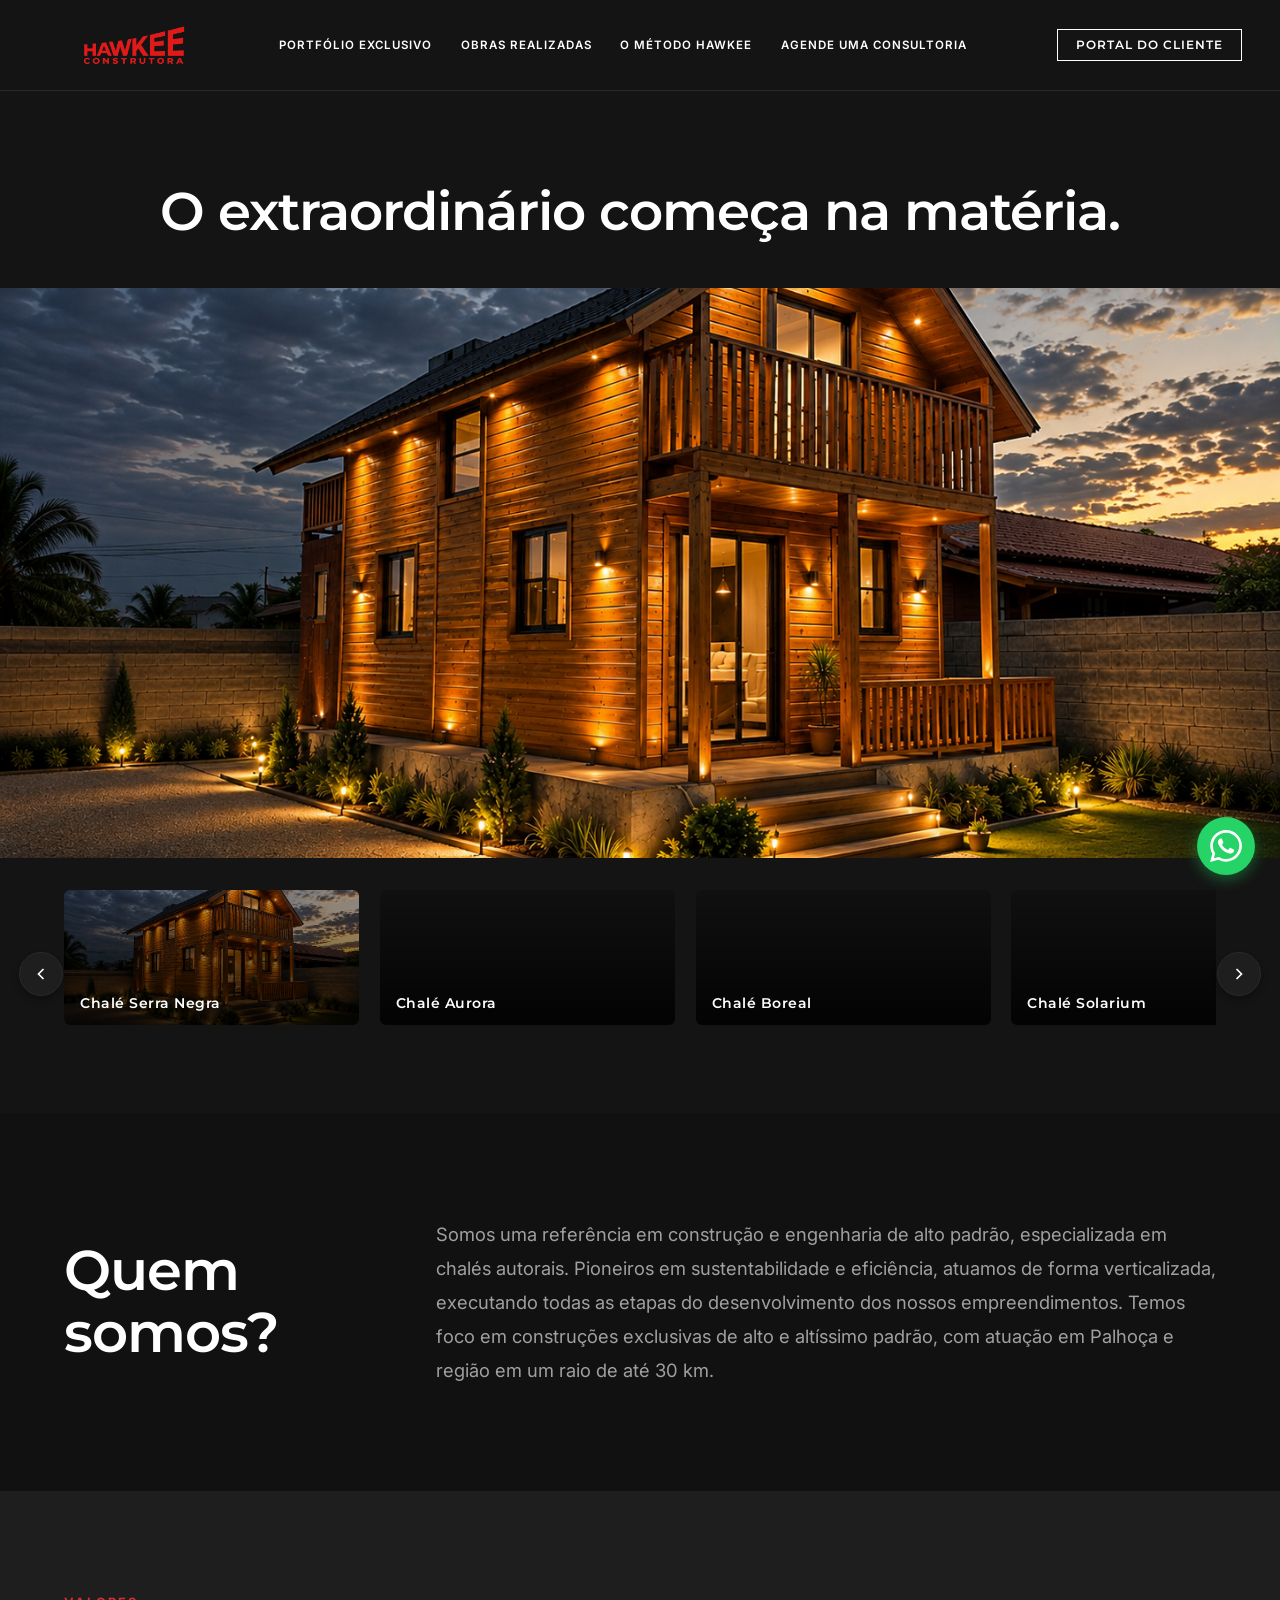
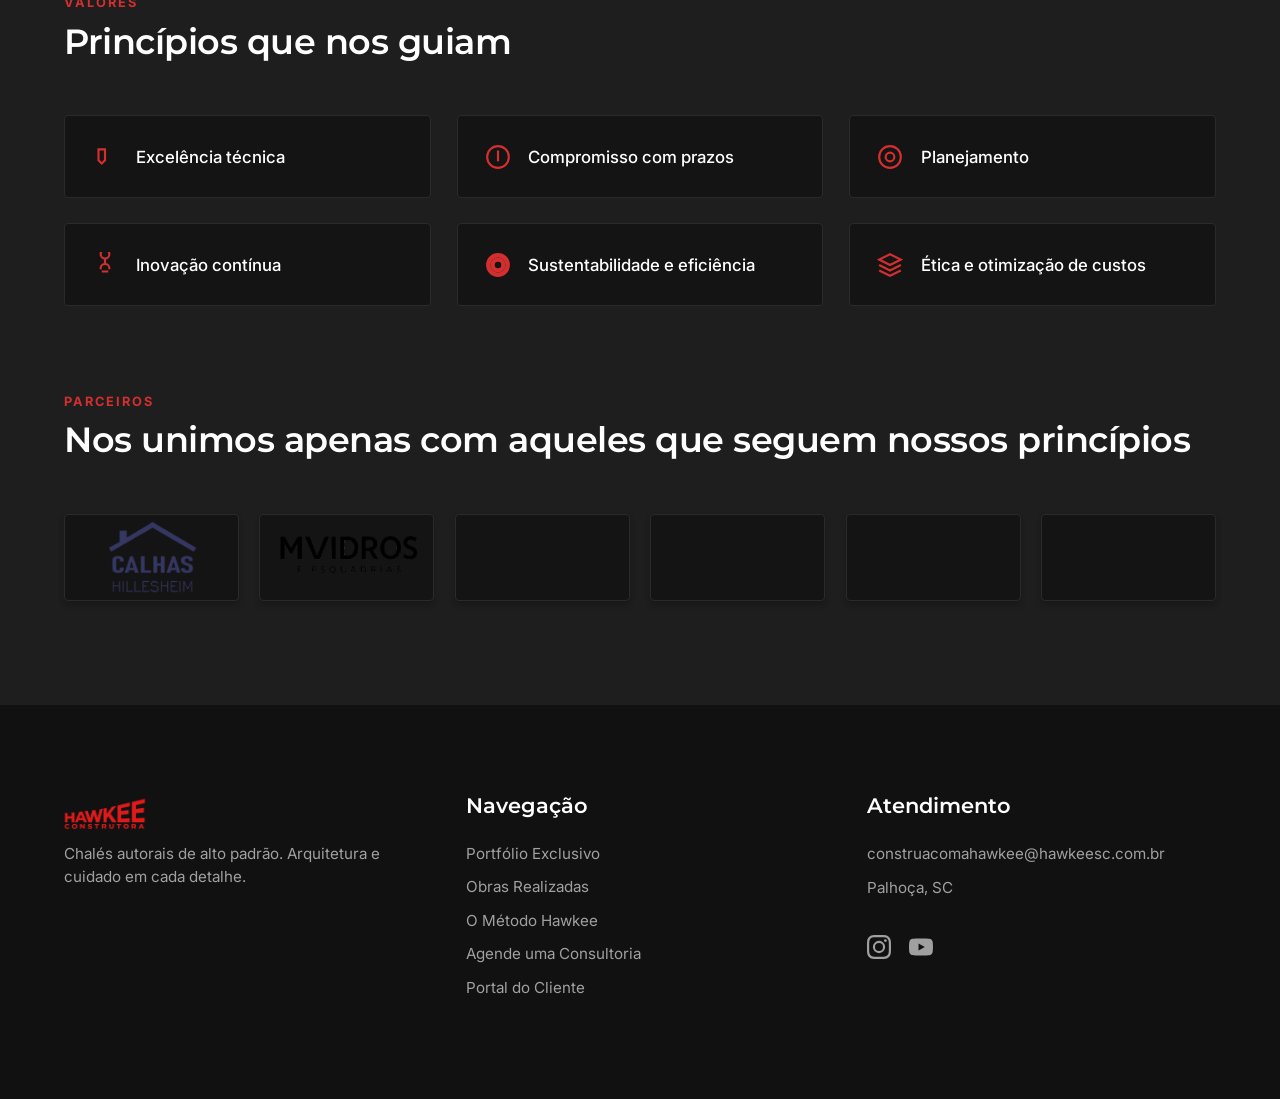
==== commit 04cc0821: "Add files via upload" ====
--- a/index.html
+++ b/index.html
@@ -1,8 +1,395 @@
-<!doctype html>
-<html lang="pt-BR"><head><meta charset="utf-8"><meta name="viewport" content="width=device-width,initial-scale=1"><meta name="robots" content="noindex,follow"><meta name="description" content="Converse com a Hawkee Construtora, solicite um orçamento e acompanhe nossas redes sociais."><title>Hawkee Construtora | Links oficiais</title><link rel="icon" href="/img/favicon.png"><style>
-*{box-sizing:border-box}body{margin:0;background:#141414;color:#fff;font-family:Arial,Helvetica,sans-serif;min-height:100vh;background-image:radial-gradient(ellipse at 50% 0,rgba(211,47,47,.12),transparent 55%)}main{width:min(100% - 40px,480px);margin:auto;padding:54px 0 30px}header{text-align:center;margin-bottom:32px}.logo{width:230px;max-width:80%;height:auto;filter:brightness(0) invert(1)}.eyebrow{font-size:10px;text-transform:uppercase;letter-spacing:3px;color:#aaa;margin:25px 0 14px}h1{font-size:27px;line-height:1.2;letter-spacing:-.7px;margin:0 0 12px}header p{color:#aaa;font-size:14px;line-height:1.7;margin:0}.accent{width:32px;height:3px;background:#d32f2f;margin:22px auto 0}.budget{border:1px solid #d32f2f;border-radius:16px;background:linear-gradient(120deg,#302020,#211a1a);overflow:hidden;box-shadow:0 8px 30px #0003}summary{list-style:none;cursor:pointer;display:flex;align-items:center;gap:14px;padding:22px}summary::-webkit-details-marker{display:none}summary .wa{color:#fff;background:#d32f2f;border-radius:12px;padding:11px;display:flex;flex-shrink:0}svg{width:24px;height:24px}.wa svg,.contact svg{fill:currentColor}strong{font-size:15px;display:block;line-height:1.4}small{display:block;font-size:12px;color:#aaa;line-height:1.5;margin-top:4px}.chevron{margin-left:auto;transition:transform .2s}details[open] .chevron{transform:rotate(180deg)}.contacts{padding:0 16px 16px;display:grid;gap:8px}.contact{display:flex;gap:12px;align-items:center;background:#171717;border:1px solid #393030;padding:14px;border-radius:10px;color:white;text-decoration:none}.contact svg{color:#54d58b;width:22px;flex-shrink:0}.contact>span:last-child{margin-left:auto}.contact:hover{border-color:#54d58b}h2{font-size:10px;letter-spacing:2px;text-transform:uppercase;color:#999;margin:28px 0 12px}.link{display:flex;align-items:center;gap:14px;padding:18px;background:#1e1e1e;border:1px solid #303030;border-radius:12px;color:white;text-decoration:none;margin-bottom:10px;transition:border-color .2s,background .2s}.icon{display:flex;color:#bbb}.arrow{margin-left:auto;color:#777;font-size:20px}.link:hover{border-color:#d32f2f;background:#252020}a:focus-visible,summary:focus-visible{outline:2px solid #fff;outline-offset:4px}footer{text-align:center;font-size:11px;line-height:1.8;color:#777;margin-top:32px}footer b{font-weight:400;color:#aaa} @media(max-width:360px){main{width:calc(100% - 28px);padding-top:32px}summary{padding:17px;gap:10px}strong{font-size:14px}h1{font-size:24px}}@media(prefers-reduced-motion:reduce){*{transition:none!important}}
-</style></head><body><main><header><img class="logo" src="/img/Hawkee%20-%20Logomarca2.png" alt="Hawkee Construtora"><div class="eyebrow">Construir começa com uma conversa</div><h1>Seu próximo projeto<br>começa aqui.</h1><p>Casas, chalés, cabanas e tiny houses.<br>Escolha como quer se conectar com a Hawkee.</p><div class="accent"></div></header>
-<details class="budget"><summary><span class="wa"><svg aria-hidden="true" viewBox="0 0 24 24"><path d="M17.472 14.382c-.297-.149-1.758-.867-2.03-.967-.273-.099-.471-.148-.67.15-.197.297-.767.966-.94 1.164-.173.199-.347.223-.644.075-.297-.15-1.255-.463-2.39-1.475-.883-.788-1.48-1.761-1.653-2.059-.173-.297-.018-.458.13-.606.134-.133.298-.347.446-.52.149-.174.198-.298.298-.497.099-.198.05-.371-.025-.52-.075-.149-.669-1.612-.916-2.207-.242-.579-.487-.5-.669-.51a12.8 12.8 0 0 0-.57-.01c-.198 0-.52.074-.792.372-.272.297-1.04 1.016-1.04 2.479 0 1.462 1.065 2.875 1.213 3.074.149.198 2.096 3.2 5.077 4.487.709.306 1.262.489 1.694.625.712.227 1.36.195 1.871.118.571-.085 1.758-.719 2.006-1.413.248-.694.248-1.289.173-1.413-.074-.124-.272-.198-.57-.347m-5.421 7.403h-.004a9.87 9.87 0 0 1-5.031-1.378l-.361-.214-3.741.982.998-3.648-.235-.374a9.86 9.86 0 0 1-1.51-5.26c.001-5.45 4.436-9.884 9.888-9.884 2.64 0 5.122 1.03 6.988 2.898a9.825 9.825 0 0 1 2.893 6.994c-.003 5.45-4.437 9.884-9.885 9.884m8.413-18.297A11.815 11.815 0 0 0 12.05 0C5.495 0 .16 5.335.157 11.892c0 2.096.547 4.142 1.588 5.945L.057 24l6.305-1.654a11.882 11.882 0 0 0 5.683 1.448h.005c6.554 0 11.89-5.335 11.893-11.893a11.821 11.821 0 0 0-3.48-8.413Z"/></svg></span><span><strong>Solicitar orçamento</strong><small>Converse com a gente pelo WhatsApp</small></span><span class="chevron" aria-hidden="true">⌄</span></summary><div class="contacts"><a class="contact" href="https://wa.me/5548988520939?text=Ol%C3%A1%21%20Vim%20pela%20p%C3%A1gina%20de%20links%20da%20Hawkee%20e%20gostaria%20de%20solicitar%20um%20or%C3%A7amento." target="_blank" rel="noopener noreferrer"><svg aria-hidden="true" viewBox="0 0 24 24"><path d="M17.472 14.382c-.297-.149-1.758-.867-2.03-.967-.273-.099-.471-.148-.67.15-.197.297-.767.966-.94 1.164-.173.199-.347.223-.644.075-.297-.15-1.255-.463-2.39-1.475-.883-.788-1.48-1.761-1.653-2.059-.173-.297-.018-.458.13-.606.134-.133.298-.347.446-.52.149-.174.198-.298.298-.497.099-.198.05-.371-.025-.52-.075-.149-.669-1.612-.916-2.207-.242-.579-.487-.5-.669-.51a12.8 12.8 0 0 0-.57-.01c-.198 0-.52.074-.792.372-.272.297-1.04 1.016-1.04 2.479 0 1.462 1.065 2.875 1.213 3.074.149.198 2.096 3.2 5.077 4.487.709.306 1.262.489 1.694.625.712.227 1.36.195 1.871.118.571-.085 1.758-.719 2.006-1.413.248-.694.248-1.289.173-1.413-.074-.124-.272-.198-.57-.347m-5.421 7.403h-.004a9.87 9.87 0 0 1-5.031-1.378l-.361-.214-3.741.982.998-3.648-.235-.374a9.86 9.86 0 0 1-1.51-5.26c.001-5.45 4.436-9.884 9.888-9.884 2.64 0 5.122 1.03 6.988 2.898a9.825 9.825 0 0 1 2.893 6.994c-.003 5.45-4.437 9.884-9.885 9.884m8.413-18.297A11.815 11.815 0 0 0 12.05 0C5.495 0 .16 5.335.157 11.892c0 2.096.547 4.142 1.588 5.945L.057 24l6.305-1.654a11.882 11.882 0 0 0 5.683 1.448h.005c6.554 0 11.89-5.335 11.893-11.893a11.821 11.821 0 0 0-3.48-8.413Z"/></svg><span><strong>Falar com Patrick</strong><small>(48) 98852-0939</small></span><span aria-hidden="true">↗</span></a><a class="contact" href="https://wa.me/5548988682569?text=Ol%C3%A1%21%20Vim%20pela%20p%C3%A1gina%20de%20links%20da%20Hawkee%20e%20gostaria%20de%20solicitar%20um%20or%C3%A7amento." target="_blank" rel="noopener noreferrer"><svg aria-hidden="true" viewBox="0 0 24 24"><path d="M17.472 14.382c-.297-.149-1.758-.867-2.03-.967-.273-.099-.471-.148-.67.15-.197.297-.767.966-.94 1.164-.173.199-.347.223-.644.075-.297-.15-1.255-.463-2.39-1.475-.883-.788-1.48-1.761-1.653-2.059-.173-.297-.018-.458.13-.606.134-.133.298-.347.446-.52.149-.174.198-.298.298-.497.099-.198.05-.371-.025-.52-.075-.149-.669-1.612-.916-2.207-.242-.579-.487-.5-.669-.51a12.8 12.8 0 0 0-.57-.01c-.198 0-.52.074-.792.372-.272.297-1.04 1.016-1.04 2.479 0 1.462 1.065 2.875 1.213 3.074.149.198 2.096 3.2 5.077 4.487.709.306 1.262.489 1.694.625.712.227 1.36.195 1.871.118.571-.085 1.758-.719 2.006-1.413.248-.694.248-1.289.173-1.413-.074-.124-.272-.198-.57-.347m-5.421 7.403h-.004a9.87 9.87 0 0 1-5.031-1.378l-.361-.214-3.741.982.998-3.648-.235-.374a9.86 9.86 0 0 1-1.51-5.26c.001-5.45 4.436-9.884 9.888-9.884 2.64 0 5.122 1.03 6.988 2.898a9.825 9.825 0 0 1 2.893 6.994c-.003 5.45-4.437 9.884-9.885 9.884m8.413-18.297A11.815 11.815 0 0 0 12.05 0C5.495 0 .16 5.335.157 11.892c0 2.096.547 4.142 1.588 5.945L.057 24l6.305-1.654a11.882 11.882 0 0 0 5.683 1.448h.005c6.554 0 11.89-5.335 11.893-11.893a11.821 11.821 0 0 0-3.48-8.413Z"/></svg><span><strong>Falar com Vinícius</strong><small>(48) 98868-2569</small></span><span aria-hidden="true">↗</span></a></div></details>
-<h2>Conheça a Hawkee</h2><a class="link" href="https://www.hawkeesc.com.br" target="_blank" rel="noopener noreferrer"><span class="icon"><svg aria-hidden="true" viewBox="0 0 24 24" fill="none" stroke="currentColor" stroke-width="1.6" stroke-linecap="round" stroke-linejoin="round"><circle cx="12" cy="12" r="9"/><path d="M3 12h18M12 3c5 5 5 13 0 18-5-5-5-13 0-18Z"/></svg></span><span><strong>Site oficial</strong><small>Conheça nossos projetos e nossa história</small></span><span class="arrow" aria-hidden="true">↗</span></a>
-<h2>Acompanhe nossas redes</h2><a class="link" href="https://www.instagram.com/hawkeebrasil/" target="_blank" rel="noopener noreferrer"><span class="icon"><svg aria-hidden="true" viewBox="0 0 24 24" fill="none" stroke="currentColor" stroke-width="1.6" stroke-linecap="round" stroke-linejoin="round"><rect x="3" y="3" width="18" height="18" rx="5"/><circle cx="12" cy="12" r="4"/><path d="M17.5 6.5h.01"/></svg></span><span><strong>Instagram</strong><small>Projetos, detalhes e bastidores</small></span><span class="arrow" aria-hidden="true">↗</span></a><a class="link" href="https://www.facebook.com/hawkeeconstrutora" target="_blank" rel="noopener noreferrer"><span class="icon"><svg aria-hidden="true" viewBox="0 0 24 24" fill="none" stroke="currentColor" stroke-width="1.6" stroke-linecap="round" stroke-linejoin="round"><path d="M14 21v-8h3l.5-4H14V7c0-1 .5-2 2-2h2V2h-3c-3 0-5 2-5 5v2H7v4h3v8"/></svg></span><span><strong>Facebook</strong><small>Acompanhe a Hawkee</small></span><span class="arrow" aria-hidden="true">↗</span></a><a class="link" href="https://www.youtube.com/@hawkeesc" target="_blank" rel="noopener noreferrer"><span class="icon"><svg aria-hidden="true" viewBox="0 0 24 24" fill="none" stroke="currentColor" stroke-width="1.6" stroke-linecap="round" stroke-linejoin="round"><rect x="2" y="5" width="20" height="14" rx="4"/><path d="m10 9 5 3-5 3Z"/></svg></span><span><strong>YouTube</strong><small>Veja nossos vídeos</small></span><span class="arrow" aria-hidden="true">↗</span></a>
-<h2>Sua experiência com a Hawkee</h2><a class="link" href="https://g.page/r/CZ_xVRhXP12LEBM/review" target="_blank" rel="noopener noreferrer"><span class="icon"><svg aria-hidden="true" viewBox="0 0 24 24" fill="none" stroke="currentColor" stroke-width="1.6" stroke-linecap="round" stroke-linejoin="round"><path d="m12 3 2.8 5.7 6.2.9-4.5 4.4 1.1 6.2-5.6-3-5.6 3 1.1-6.2L3 9.6l6.2-.9Z"/></svg></span><span><strong>Avalie a Hawkee no Google</strong><small>Conte como foi sua experiência com a gente</small></span><span class="arrow" aria-hidden="true">↗</span></a><footer><b>Hawkee Construtora</b><br>Velocidade · Precisão · Estratégia</footer></main></body></html>+<!DOCTYPE html>
+<html lang="pt-BR">
+<head>
+    <meta charset="UTF-8">
+    <link rel="icon" type="image/png" href="img/favicon.png">
+    <meta name="viewport" content="width=device-width, initial-scale=1.0">
+    <title>Hawkee Construtora | Alto Padrão</title>
+    <style>
+        @import url('https://fonts.googleapis.com/css2?family=Inter:wght@300;400;500;600&family=Montserrat:wght@400;600;700&display=swap');
+
+        :root {
+            --bg-color: #141414; 
+            --bg-creme: #1E1E1E; 
+            --text-main: #FFFFFF;
+            --text-light: #A0A0A0;
+            --brand-red: #D32F2F; 
+            --border-light: #2A2A2A;
+        }
+
+        * { margin: 0; padding: 0; box-sizing: border-box; }
+
+        body {
+            font-family: 'Inter', sans-serif;
+            background-color: var(--bg-color);
+            color: var(--text-main);
+            overflow-x: hidden;
+            font-size: 1.1rem; /* Aumentado em 10% para melhor leitura */
+        }
+
+        h1, h2, h3, h4 { font-family: 'Montserrat', sans-serif; font-weight: 600; }
+        a { text-decoration: none; color: inherit; }
+
+        /* --- CABEÇALHO DE ALTO PADRÃO (LINHA ÚNICA GARANTIDA) --- */
+        header { 
+            background-color: #141414; 
+            border-bottom: 1px solid var(--border-light); 
+            position: sticky; 
+            top: 0; 
+            z-index: 100; 
+            width: 100%; 
+        }
+
+        .header-inner { 
+            max-width: 1350px; 
+            margin: 0 auto; 
+            display: flex; 
+            justify-content: space-between; 
+            align-items: center; 
+            padding: 0 3%; 
+            height: 90px; 
+            width: 100%; 
+            white-space: nowrap; /* Impede que os links quebrem de linha */
+        }
+        
+        .logo-wrapper { 
+            display: flex; 
+            align-items: center; 
+            text-decoration: none; 
+        }
+        
+        .logo-img { 
+            height: 150px; 
+            width: auto; 
+            object-fit: contain;
+            /* Aplica o vermelho oficial da logo em substituição ao branco */
+            filter: brightness(0) saturate(100%) invert(24%) sepia(85%) saturate(7499%) hue-rotate(354deg) brightness(91%) contrast(93%);
+
+	position: relative;
+            left: 20px;  /* Mude para negativo (ex: -10px) para ir para esquerda, ou positivo para direita */
+            top: -7px;   /* Mude para negativo (ex: -5px) para subir, ou positivo para descer */
+        }
+
+        .nav-links { 
+            display: flex; 
+            align-items: center; 
+            gap: 1.8rem; 
+        }
+
+        .nav-links a { 
+            font-size: 0.72rem; 
+            font-weight: 600; 
+            text-transform: uppercase; 
+            letter-spacing: 1px; 
+            color: var(--text-main); 
+            transition: color 0.3s ease; 
+        }
+
+        .nav-links a:hover { 
+            color: var(--brand-red); 
+        }
+        
+        .header-actions { 
+            display: flex; 
+            align-items: center; 
+            gap: 1.2rem; 
+        }
+
+        .btn-portal { 
+            font-family: 'Montserrat', sans-serif; 
+            background-color: transparent; 
+            border: 1px solid var(--text-main); 
+            color: var(--text-main); 
+            padding: 0.5rem 1.1rem; 
+            font-size: 0.72rem; 
+            font-weight: 600; 
+            text-transform: uppercase; 
+            letter-spacing: 1px; 
+            transition: all 0.3s ease; 
+        }
+
+        .btn-portal:hover { 
+            background-color: var(--brand-red); 
+            border-color: var(--brand-red); 
+            color: #FFFFFF; 
+        }
+
+        /* --- HERO SEÇÃO --- */
+        .hero { text-align: center; padding: 5.5rem 0 0 0; width: 100%; }
+        .hero h1 { font-size: 3.3rem; margin-bottom: 2.8rem; letter-spacing: -1px; max-width: 1300px; margin-left: auto; margin-right: auto; padding: 0 5%; color: #FFFFFF; }
+        .hero-image { width: 100%; height: 570px; background-image: url('img/imagem-principal.png'); background-color: #1A1A1A; background-size: cover; background-position: center; margin-bottom: 1.5rem; border-radius: 0; }
+
+        /* --- TRILHO DE PROJETOS COM SETAS E HOVER VERMELHO --- */
+        .trilho-container { position: relative; max-width: 1320px; margin: 0 auto; padding: 0.5rem 5% 4.5rem 5%; }
+        .trilho { display: flex; gap: 1.3rem; overflow-x: auto; padding-bottom: 1rem; scroll-snap-type: x mandatory; scrollbar-width: none; -ms-overflow-style: none; }
+        .trilho::-webkit-scrollbar { display: none; }
+        .trilho-item { min-width: 295px; width: 295px; height: 135px; scroll-snap-align: start; border-radius: 6px; background-size: cover; background-position: center; position: relative; overflow: hidden; display: flex; align-items: flex-end; transition: transform 0.3s ease; flex-shrink: 0; }
+        .trilho-item:hover { transform: translateY(-4px); }
+        .trilho-item:hover .trilho-nome { color: var(--brand-red); }
+        .trilho-item::before { content: ''; position: absolute; top: 0; left: 0; right: 0; bottom: 0; background: linear-gradient(to top, rgba(0,0,0,0.85), rgba(0,0,0,0.2)); }
+        .trilho-nome { position: relative; color: #FFF; padding: 0.8rem 1rem; font-family: 'Montserrat', sans-serif; font-size: 0.9rem; font-weight: 600; letter-spacing: 0.5px; transition: color 0.3s ease; }
+
+        .scroll-btn { position: absolute; top: 40%; transform: translateY(-50%); background: #1E1E1E; border: 1px solid var(--border-light); border-radius: 50%; width: 44px; height: 44px; display: flex; align-items: center; justify-content: center; cursor: pointer; z-index: 10; box-shadow: 0 4px 6px rgba(0,0,0,0.3); transition: all 0.3s ease; color: var(--text-main); }
+        .scroll-btn:hover { background: var(--brand-red); color: #FFFFFF; border-color: var(--brand-red); }
+        .scroll-btn.left { left: 1.5%; }
+        .scroll-btn.right { right: 1.5%; }
+
+        /* --- SEÇÃO QUEM SOMOS --- */
+        .quem-somos-section {
+            background-color: #111111;
+            color: #FFFFFF;
+            padding: 6.5rem 5%;
+            width: 100%;
+        }
+        .quem-somos-inner {
+            max-width: 1320px;
+            margin: 0 auto;
+            display: grid;
+            grid-template-columns: 300px 1fr;
+            gap: 4.5rem;
+            align-items: center;
+        }
+        .quem-somos-titulo h2 {
+            font-size: 3.5rem;
+            line-height: 1.1;
+            letter-spacing: -1px;
+            color: #FFFFFF;
+        }
+        .quem-somos-texto p {
+            color: #A0A0A0;
+            font-size: 1.15rem;
+            line-height: 1.85;
+        }
+
+        /* --- VALORES E PARCEIROS --- */
+        .valores-parceiros-wrapper { background-color: var(--bg-creme); padding: 6.5rem 0; width: 100%; }
+        .valores-parceiros-inner { max-width: 1320px; margin: 0 auto; padding: 0 5%; }
+        .section-label { font-size: 0.8rem; font-weight: 700; text-transform: uppercase; letter-spacing: 2px; color: var(--brand-red); margin-bottom: 0.6rem; display: block; }
+        .valores-parceiros-inner h2 { font-size: 2.2rem; margin-bottom: 3.3rem; letter-spacing: -0.5px; color: var(--text-main); }
+        .grid-valores { display: grid; grid-template-columns: repeat(3, 1fr); gap: 1.6rem; margin-bottom: 5.5rem; }
+        .card-valor { background: #141414; border: 1px solid var(--border-light); padding: 1.7rem; display: flex; align-items: center; gap: 1.1rem; border-radius: 4px; color: #FFFFFF; }
+        .card-valor svg { width: 26px; height: 26px; stroke: var(--brand-red); fill: none; stroke-width: 2; flex-shrink: 0; }
+        .card-valor span { font-size: 1.05rem; font-weight: 500; }
+        
+        .grid-parceiros { display: grid; grid-template-columns: repeat(6, 1fr); gap: 1.3rem; }
+        .box-parceiro { aspect-ratio: 2/1; background: #141414; border: 1px solid var(--border-light); box-shadow: 0 4px 6px rgba(0,0,0,0.2); display: flex; align-items: center; justify-content: center; border-radius: 4px; padding: 0; overflow: hidden; }
+        .box-parceiro img { max-width: 85%; max-height: 85%; object-fit: contain; }
+
+        /* --- BOTÃO FLUTUANTE WHATSAPP --- */
+        .wa-float-container { position: fixed; bottom: 25px; right: 25px; z-index: 9999; display: flex; flex-direction: column; align-items: flex-end; }
+        .wa-menu { display: none; width: 320px; background-color: #1E1E1E; border-radius: 12px; box-shadow: 0 12px 35px rgba(0,0,0,0.4); margin-bottom: 15px; overflow: hidden; border: 1px solid var(--border-light); animation: fadeIn 0.3s ease; }
+        .wa-menu.active { display: block; }
+        @keyframes fadeIn { from { opacity: 0; transform: translateY(10px); } to { opacity: 1; transform: translateY(0); } }
+        .wa-menu-header { background-color: #111111; padding: 2rem 1.5rem 1.5rem 1.5rem; text-align: center; border-bottom: 2px solid var(--brand-red); }
+        .wa-menu-header img { max-width: 140px; height: auto; margin-bottom: 1.2rem; }
+        .wa-menu-header h4 { color: #FFFFFF; font-size: 0.95rem; font-family: 'Montserrat', sans-serif; font-weight: 600; line-height: 1.4; margin-bottom: 0.6rem; }
+        .wa-menu-header p { color: #A0A0A0; font-size: 0.8rem; line-height: 1.5; font-family: 'Inter', sans-serif; }
+        .wa-menu-body { padding: 1.5rem; display: flex; flex-direction: column; gap: 0.8rem; }
+        .wa-btn { display: flex; align-items: center; justify-content: center; gap: 0.6rem; background-color: #25D366; color: #FFFFFF; padding: 0.85rem 1rem; border-radius: 6px; font-family: 'Montserrat', sans-serif; font-weight: 600; font-size: 0.85rem; transition: background-color 0.3s, transform 0.2s; text-decoration: none; }
+        .wa-btn:hover { background-color: #1EBE5A; color: #FFFFFF; }
+        .wa-btn svg { width: 18px; height: 18px; fill: currentColor; }
+        .wa-trigger { width: 58px; height: 58px; background-color: #25D366; border-radius: 50%; display: flex; align-items: center; justify-content: center; cursor: pointer; box-shadow: 0 4px 15px rgba(37, 211, 102, 0.4); transition: transform 0.3s ease; border: none; outline: none; }
+        .wa-trigger:hover { transform: scale(1.08); }
+        .wa-trigger svg { width: 32px; height: 32px; fill: #FFFFFF; }
+
+        /* --- RODAPÉ ALINHADO PERFEITAMENTE PELO TOPO --- */
+        footer { background-color: #111111; color: #FFFFFF; padding: 5.5rem 0; width: 100%; }
+        
+        .footer-inner { 
+            max-width: 1320px; 
+            margin: 0 auto; 
+            padding: 0 5%; 
+            display: grid; 
+            grid-template-columns: repeat(auto-fit, minmax(250px, 1fr)); 
+            gap: 3.3rem; 
+            align-items: flex-start; 
+        }
+        
+        .footer-col { display: flex; flex-direction: column; justify-content: flex-start; }
+
+        .footer-logo {
+            height: 120px;
+            width: auto;
+            object-fit: contain;
+            filter: brightness(0) saturate(100%) invert(24%) sepia(85%) saturate(7499%) hue-rotate(354deg) brightness(91%) contrast(93%);
+            align-self: flex-start;
+            
+            position: relative;
+            left: -20px;       
+            top: -45px;      
+            margin-bottom: -70px; 
+        }
+
+        .footer-col p { color: #A0A0A0; font-size: 0.95rem; margin-bottom: 0.9rem; line-height: 1.5; }
+        .footer-col h4 { font-family: 'Montserrat', sans-serif; font-size: 1.3rem; margin-bottom: 1.6rem; color: #FFFFFF; }
+        .footer-col a { color: #A0A0A0; font-size: 0.95rem; margin-bottom: 0.9rem; display: block; transition: color 0.3s; }
+        .footer-col a:hover { color: var(--brand-red); }
+        .social-icons { display: flex; gap: 1.1rem; margin-top: 1.3rem; }
+        .social-icons a svg { width: 24px; height: 24px; fill: #A0A0A0; transition: fill 0.3s; }
+        .social-icons a:hover svg { fill: var(--brand-red); }
+
+        @media (max-width: 1150px) {
+            .header-inner { flex-direction: column; gap: 1.5rem; text-align: center; height: auto; padding: 1.5rem 5%; white-space: normal; }
+            .nav-links { flex-wrap: wrap; justify-content: center; gap: 1rem; }
+        }
+
+        @media (max-width: 900px) {
+            .hero h1 { font-size: 2.3rem; }
+            .hero-image { height: 380px; }
+            .quem-somos-inner { grid-template-columns: 1fr; gap: 1.5rem; text-align: center; }
+            .quem-somos-titulo h2 { font-size: 2.6rem; }
+            .grid-valores { grid-template-columns: 1fr; }
+            .grid-parceiros { grid-template-columns: repeat(2, 1fr); }
+            .trilho-item { min-width: 230px; width: 230px; height: 120px; }
+            .scroll-btn { display: none; }
+            .wa-float-container { bottom: 15px; right: 15px; }
+        }
+    </style>
+</head>
+<body>
+
+    <header>
+        <div class="header-inner">
+            <a href="index.html" class="logo-wrapper">
+                <img src="img/Hawkee - Logomarca2.png" alt="Hawkee Construtora" class="logo-img">
+            </a>
+            <nav class="nav-links">
+                <a href="projetos.html">Portfólio Exclusivo</a>
+                <a href="entregas.html">Obras Realizadas</a>
+                <a href="processo.html">O Método Hawkee</a>
+                <a href="contato.html">Agende uma Consultoria</a>
+            </nav>
+            <div class="header-actions">
+                <a href="portal.html" class="btn-portal">Portal do Cliente</a>
+            </div>
+        </div>
+    </header>
+
+    <section class="hero">
+        <h1>O extraordinário começa na matéria.</h1>
+        <div class="hero-image"></div>
+    </section>
+
+    <section class="trilho-container">
+        <button class="scroll-btn left" onclick="scrollTrilho(-1)">
+            <svg width="20" height="20" viewBox="0 0 24 24" fill="none" stroke="currentColor" stroke-width="2"><polyline points="15 18 9 12 15 6"></polyline></svg>
+        </button>
+
+        <div class="trilho" id="trilho-projetos">
+            <a href="serra-negra.html" class="trilho-item" style="background-image: url('img/serra-negra-capa.png');"><span class="trilho-nome">Chalé Serra Negra</span></a>
+            <a href="projetos.html" class="trilho-item" style="background-image: url('https://images.unsplash.com/photo-1449844908441-8829872d2607?q=80&w=600&auto=format&fit=crop');"><span class="trilho-nome">Chalé Aurora</span></a>
+            <a href="projetos.html" class="trilho-item" style="background-image: url('https://images.unsplash.com/photo-1518780664697-55e3ad937233?q=80&w=600&auto=format&fit=crop');"><span class="trilho-nome">Chalé Boreal</span></a>
+            <a href="projetos.html" class="trilho-item" style="background-image: url('https://images.unsplash.com/photo-1510798831971-661eb04b3739?q=80&w=600&auto=format&fit=crop');"><span class="trilho-nome">Chalé Solarium</span></a>
+            <a href="projetos.html" class="trilho-item" style="background-image: url('https://images.unsplash.com/photo-1600585154340-be6161a56a0c?q=80&w=600&auto=format&fit=crop');"><span class="trilho-nome">Chalé Zenit</span></a>
+            <a href="projetos.html" class="trilho-item" style="background-image: url('https://images.unsplash.com/photo-1600596542815-ffad4c1539a9?q=80&w=600&auto=format&fit=crop');"><span class="trilho-nome">Chalé Reserva</span></a>
+        </div>
+
+        <button class="scroll-btn right" onclick="scrollTrilho(1)">
+            <svg width="20" height="20" viewBox="0 0 24 24" fill="none" stroke="currentColor" stroke-width="2"><polyline points="9 18 15 12 9 6"></polyline></svg>
+        </button>
+    </section>
+
+    <section class="quem-somos-section">
+        <div class="quem-somos-inner">
+            <div class="quem-somos-titulo">
+                <h2>Quem<br>somos?</h2>
+            </div>
+            <div class="quem-somos-texto">
+                <p>Somos uma referência em construção e engenharia de alto padrão, especializada em chalés autorais. Pioneiros em sustentabilidade e eficiência, atuamos de forma verticalizada, executando todas as etapas do desenvolvimento dos nossos empreendimentos. Temos foco em construções exclusivas de alto e altíssimo padrão, com atuação em Palhoça e região em um raio de até 30 km.</p>
+            </div>
+        </div>
+    </section>
+
+    <div class="valores-parceiros-wrapper" style="background-color: var(--bg-creme);">
+        <section class="valores-parceiros-inner">
+            <span class="section-label">VALORES</span>
+            <h2>Princípios que nos guiam</h2>
+            <div class="grid-valores">
+                <div class="card-valor"><svg viewBox="0 0 24 24"><path d="M12 15l-3 3-3-3V5h6v10z"></path></svg><span>Excelência técnica</span></div>
+                <div class="card-valor"><svg viewBox="0 0 24 24"><circle cx="12" cy="12" r="10"></circle><polyline points="12 6 12 16 14"></polyline></svg><span>Compromisso com prazos</span></div>
+                <div class="card-valor"><svg viewBox="0 0 24 24"><circle cx="12" cy="12" r="10"></circle><circle cx="12" cy="12" r="4"></circle></svg><span>Planejamento</span></div>
+                <div class="card-valor"><svg viewBox="0 0 24 24"><path d="M9 18h6m-3-13v6m-4 5v-1a4 4 0 014-4h0a4 4 0 014 4v1m-4-10a4 4 0 100-8 4 4 0 000 8z"></path></svg><span>Inovação contínua</span></div>
+                <div class="card-valor"><svg viewBox="0 0 24 24"><path d="M12 2C6.48 2 2 6.48 2 12s4.48 10 10 10 10-4.48 10-10S17.52 2 12 2zm0 18c-4.41 0-8-3.59-8-8s3.59-8 8-8 8 3.59 8 8-3.59 8-8 8z"></path><path d="M12 6c-3.31 0-6 2.69-6 6s2.69 6 6 6 6-2.69 6-6-2.69-6-6-6zm0 10c-2.21 0-4-1.79-4-4s1.79-4 4-4 4 1.79 4 4-1.79 4-4 4z"></path></svg><span>Sustentabilidade e eficiência</span></div>
+                <div class="card-valor"><svg viewBox="0 0 24 24"><path d="M12 2L2 7l10 5 10-5-10-5zM2 17l10 5 10-5M2 12l10 5 10-5"></path></svg><span>Ética e otimização de custos</span></div>
+            </div>
+
+            <span class="section-label">PARCEIROS</span>
+            <h2>Nos unimos apenas com aqueles que seguem nossos princípios</h2>
+            <div class="grid-parceiros">
+                <div class="box-parceiro">
+                    <img src="img/calhashillesheim.png" alt="Calhas Hillesheim" style="transform: scale(1.5);">
+                </div>
+                <div class="box-parceiro">
+                    <img src="img/logo-mvidros.png" alt="Moldu Vidros" style="transform: scale(2.1);">
+                </div>
+                <div class="box-parceiro"></div>
+                <div class="box-parceiro"></div>
+                <div class="box-parceiro"></div>
+                <div class="box-parceiro"></div>
+            </div>
+        </section>
+    </div>
+
+    <footer>
+        <div class="footer-inner">
+            <div class="footer-col">
+                <img src="img/Hawkee - Logomarca2.png" alt="Hawkee Construtora" class="footer-logo">
+                <p>Chalés autorais de alto padrão. Arquitetura e cuidado em cada detalhe.</p>
+            </div>
+            <div class="footer-col">
+                <h4>Navegação</h4>
+                <a href="projetos.html">Portfólio Exclusivo</a>
+                <a href="entregas.html">Obras Realizadas</a>
+                <a href="processo.html">O Método Hawkee</a>
+                <a href="contato.html">Agende uma Consultoria</a>
+                <a href="portal.html">Portal do Cliente</a>
+            </div>
+            <div class="footer-col">
+                <h4>Atendimento</h4>
+                <a href="mailto:construacomahawkee@hawkeesc.com.br">construacomahawkee@hawkeesc.com.br</a>
+                <p>Palhoça, SC</p>
+                <div class="social-icons">
+                    <a href="https://www.instagram.com/hawkeebrasil/" target="_blank" title="Instagram"><svg viewBox="0 0 24 24"><path d="M12 2.163c3.204 0 3.584.012 4.85.07 3.252.148 4.771 1.691 4.919 4.919.058 1.265.069 1.645.069 4.849 0 3.205-.012 3.584-.069 4.849-.149 3.225-1.664 4.771-4.919 4.919-1.266.058-1.644.07-4.85.07-3.204 0-3.584-.012-4.849-.07-3.26-.149-4.771-1.699-4.919-4.92-.058-1.265-.07-1.644-.07-4.849 0-3.204.013-3.583.07-4.849.149-3.227 1.664-4.771 4.919-4.919 1.266-.057 1.645-.069 4.849-.069zM12 0C8.741 0 8.333.014 7.053.072 2.695.272.273 2.69.073 7.052.014 8.333 0 8.741 0 12c0 3.259.014 3.668.072 4.948.2 4.358 2.618 6.78 6.98 6.98C8.333 23.986 8.741 24 12 24c3.259 0 3.668-.014 4.948-.072 4.354-.2 6.782-2.618 6.979-6.98.059-1.28.073-1.689.073-4.948 0-3.259-.014-3.667-.072-4.947-.196-4.354-2.617-6.78-6.979-6.98C15.668.014 15.259 0 12 0zm0 5.838a6.162 6.162 0 100 12.324 6.162 6.162 0 000-12.324zM12 16a4 4 0 110-8 4 4 0 010 8zm6.406-11.845a1.44 1.44 0 100 2.881 1.44 1.44 0 000-2.881z"/></svg></a>
+                    <a href="https://www.youtube.com/@hawkeebrasil" target="_blank" title="YouTube"><svg viewBox="0 0 24 24"><path d="M23.498 6.186a3.016 3.016 0 0 0-2.122-2.136C19.505 3.545 12 3.545 12 3.545s-7.505 0-9.377.505A3.017 3.017 0 0 0 .502 6.186C0 8.07 0 12 0 12s0 3.93.502 5.814a3.016 3.016 0 0 0 2.122 2.136c1.871.505 9.376.505 9.376.505s7.505 0 9.377-.505a3.015 3.015 0 0 0 2.122-2.136C24 15.93 24 12 24 12s0-3.93-.502-5.814zM9.545 15.568V8.432L15.818 12l-6.273 3.568z"/></svg></a>
+                </div>
+            </div>
+        </div>
+    </footer>
+
+    <div class="wa-float-container">
+        <div class="wa-menu" id="wa-menu">
+            <div class="wa-menu-header">
+                <img src="img/Hawkee - Logomarca [ Invisivel ].png" alt="Hawkee Construtora">
+                <h4>Construção de chalés mistos em madeira e alvenaria!</h4>
+                <p>A confiança que você precisa com a qualidade que você merece!</p>
+            </div>
+            <div class="wa-menu-body">
+                <a href="https://wa.me/55048988520939" target="_blank" class="wa-btn">
+                    <svg viewBox="0 0 24 24"><path d="M17.472 14.382c-.297-.149-1.758-.867-2.03-.967-.273-.099-.471-.148-.67.15-.197.297-.767.966-.94 1.164-.173.199-.347.223-.644.075-.297-.15-1.255-.463-2.39-1.475-.883-.788-1.48-1.761-1.653-2.059-.173-.297-.018-.458.13-.606.134-.133.298-.347.446-.52.149-.174.198-.298.298-.497.099-.198.05-.371-.025-.52-.075-.149-.669-1.612-.916-2.207-.242-.579-.487-.5-.669-.51a12.8 12.8 0 0 0-.57-.01c-.198 0-.52.074-.792.372-.272.297-1.04 1.016-1.04 2.479 0 1.462 1.065 2.875 1.213 3.074.149.198 2.096 3.2 5.077 4.487.709.306 1.262.489 1.694.625.712.227 1.36.195 1.871.118.571-.085 1.758-.719 2.006-1.413.248-.694.248-1.289.173-1.413-.074-.124-.272-.198-.57-.347m-5.421 7.403h-.004a9.87 9.87 0 0 1-5.031-1.378l-.361-.214-3.741.982.998-3.648-.235-.374a9.86 9.86 0 0 1-1.51-5.26c.001-5.45 4.436-9.884 9.888-9.884 2.64 0 5.122 1.03 6.988 2.898a9.825 9.825 0 0 1 2.893 6.994c-.003 5.45-4.437 9.884-9.885 9.884m8.413-18.297A11.815 11.815 0 0 0 12.05 0C5.495 0 .16 5.335.157 11.892c0 2.096.547 4.142 1.588 5.945L.057 24l6.305-1.654a11.882 11.882 0 0 0 5.683 1.448h.005c6.554 0 11.89-5.335 11.893-11.893a11.821 11.821 0 0 0-3.48-8.413Z"/></svg>
+                    Especialista Patrick (SC)
+                </a>
+                <a href="http://wa.me/55048988682569" target="_blank" class="wa-btn">
+                    <svg viewBox="0 0 24 24"><path d="M17.472 14.382c-.297-.149-1.758-.867-2.03-.967-.273-.099-.471-.148-.67.15-.197.297-.767.966-.94 1.164-.173.199-.347.223-.644.075-.297-.15-1.255-.463-2.39-1.475-.883-.788-1.48-1.761-1.653-2.059-.173-.297-.018-.458.13-.606.134-.133.298-.347.446-.52.149-.174.198-.298.298-.497.099-.198.05-.371-.025-.52-.075-.149-.669-1.612-.916-2.207-.242-.579-.487-.5-.669-.51a12.8 12.8 0 0 0-.57-.01c-.198 0-.52.074-.792.372-.272.297-1.04 1.016-1.04 2.479 0 1.462 1.065 2.875 1.213 3.074.149.198 2.096 3.2 5.077 4.487.709.306 1.262.489 1.694.625.712.227 1.36.195 1.871.118.571-.085 1.758-.719 2.006-1.413.248-.694.248-1.289.173-1.413-.074-.124-.272-.198-.57-.347m-5.421 7.403h-.004a9.87 9.87 0 0 1-5.031-1.378l-.361-.214-3.741.982.998-3.648-.235-.374a9.86 9.86 0 0 1-1.51-5.26c.001-5.45 4.436-9.884 9.888-9.884 2.64 0 5.122 1.03 6.988 2.898a9.825 9.825 0 0 1 2.893 6.994c-.003 5.45-4.437 9.884-9.885 9.884m8.413-18.297A11.815 11.815 0 0 0 12.05 0C5.495 0 .16 5.335.157 11.892c0 2.096.547 4.142 1.588 5.945L.057 24l6.305-1.654a11.882 11.882 0 0 0 5.683 1.448h.005c6.554 0 11.89-5.335 11.893-11.893a11.821 11.821 0 0 0-3.48-8.413Z"/></svg>
+                    Especialista Vinícius (SC)
+                </a>
+            </div>
+        </div>
+        <button class="wa-trigger" onclick="toggleWaMenu()" aria-label="Abrir opções de WhatsApp">
+            <svg viewBox="0 0 24 24"><path d="M17.472 14.382c-.297-.149-1.758-.867-2.03-.967-.273-.099-.471-.148-.67.15-.197.297-.767.966-.94 1.164-.173.199-.347.223-.644.075-.297-.15-1.255-.463-2.39-1.475-.883-.788-1.48-1.761-1.653-2.059-.173-.297-.018-.458.13-.606.134-.133.298-.347.446-.52.149-.174.198-.298.298-.497.099-.198.05-.371-.025-.52-.075-.149-.669-1.612-.916-2.207-.242-.579-.487-.5-.669-.51a12.8 12.8 0 0 0-.57-.01c-.198 0-.52.074-.792.372-.272.297-1.04 1.016-1.04 2.479 0 1.462 1.065 2.875 1.213 3.074.149.198 2.096 3.2 5.077 4.487.709.306 1.262.489 1.694.625.712.227 1.36.195 1.871.118.571-.085 1.758-.719 2.006-1.413.248-.694.248-1.289.173-1.413-.074-.124-.272-.198-.57-.347m-5.421 7.403h-.004a9.87 9.87 0 0 1-5.031-1.378l-.361-.214-3.741.982.998-3.648-.235-.374a9.86 9.86 0 0 1-1.51-5.26c.001-5.45 4.436-9.884 9.888-9.884 2.64 0 5.122 1.03 6.988 2.898a9.825 9.825 0 0 1 2.893 6.994c-.003 5.45-4.437 9.884-9.885 9.884m8.413-18.297A11.815 11.815 0 0 0 12.05 0C5.495 0 .16 5.335.157 11.892c0 2.096.547 4.142 1.588 5.945L.057 24l6.305-1.654a11.882 11.882 0 0 0 5.683 1.448h.005c6.554 0 11.89-5.335 11.893-11.893a11.821 11.821 0 0 0-3.48-8.413Z"/></svg>
+        </button>
+    </div>
+
+    <script>
+        function scrollTrilho(direction) {
+            const trilho = document.getElementById('trilho-projetos');
+            const scrollAmount = 300; 
+            trilho.scrollBy({ left: scrollAmount * direction, behavior: 'smooth' });
+        }
+
+        function toggleWaMenu() {
+            const menu = document.getElementById('wa-menu');
+            menu.classList.toggle('active');
+        }
+    </script>
+</body>
+</html>
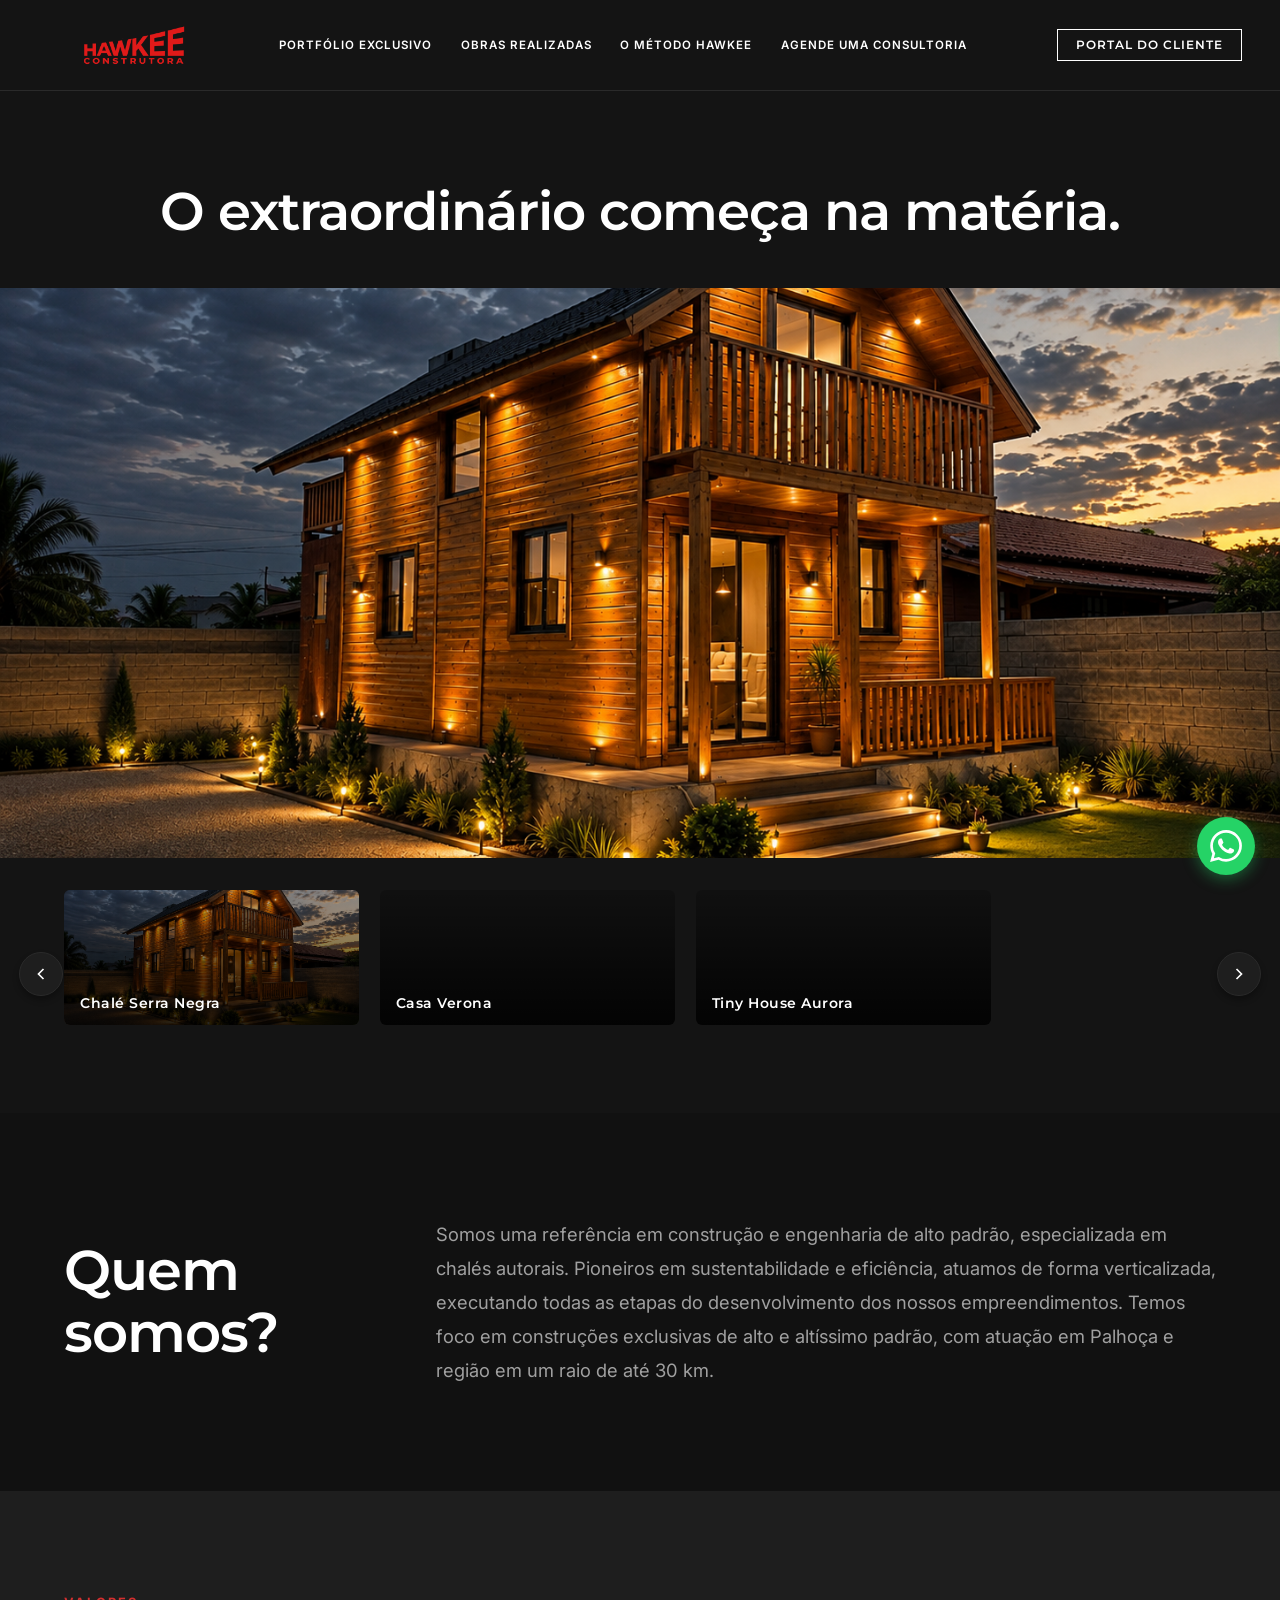
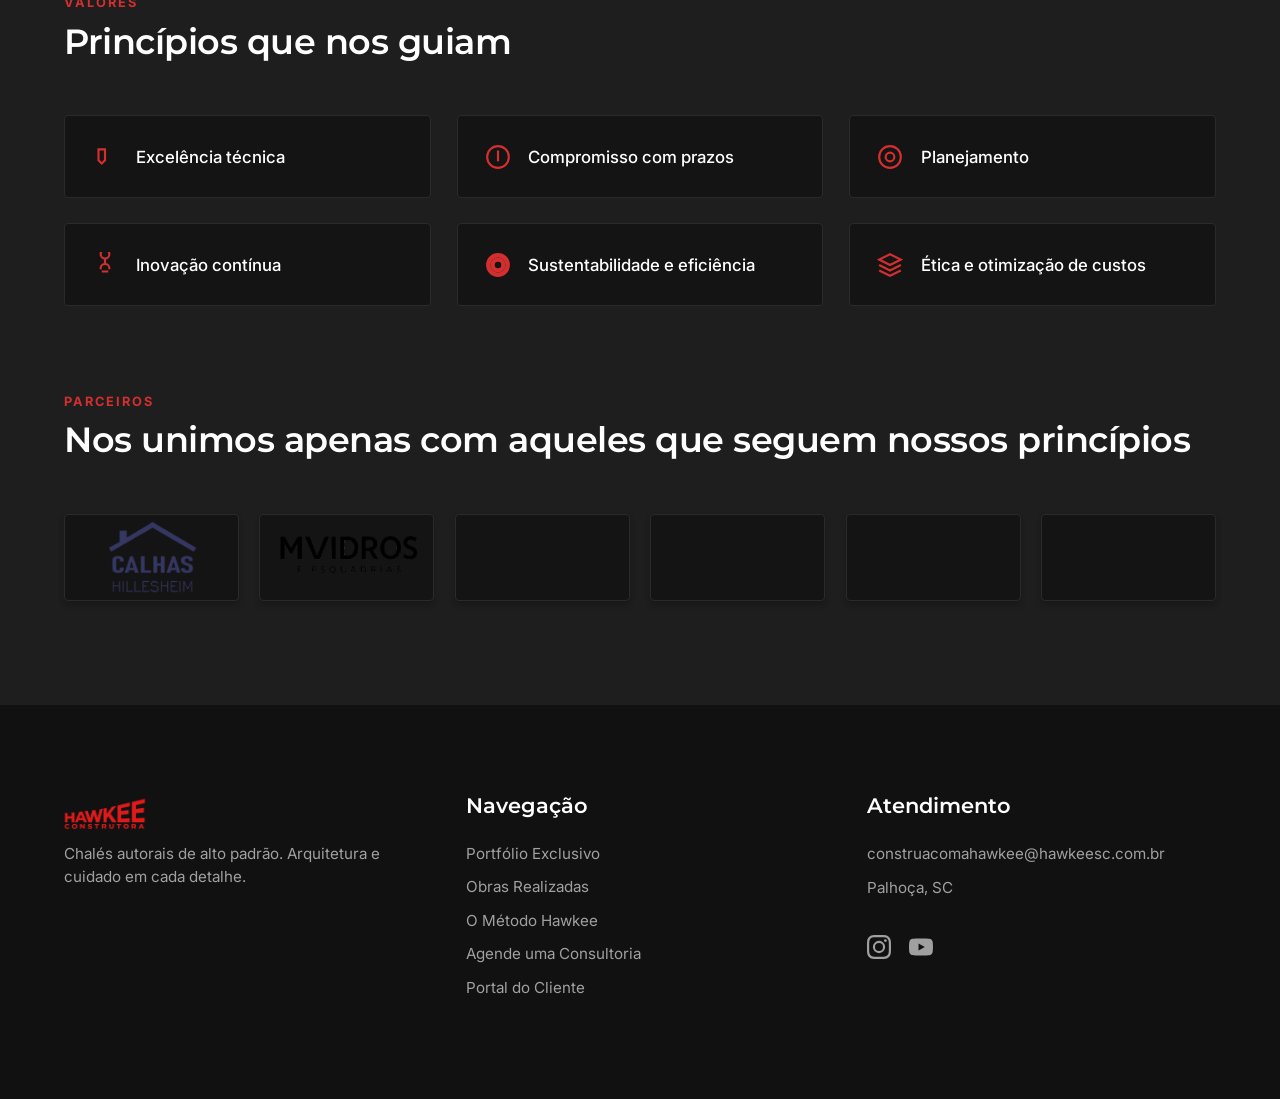
==== commit 4c22fb70: "Add files via upload" ====
--- a/index.html
+++ b/index.html
@@ -277,11 +277,8 @@
 
         <div class="trilho" id="trilho-projetos">
             <a href="serra-negra.html" class="trilho-item" style="background-image: url('img/serra-negra-capa.png');"><span class="trilho-nome">Chalé Serra Negra</span></a>
-            <a href="projetos.html" class="trilho-item" style="background-image: url('https://images.unsplash.com/photo-1449844908441-8829872d2607?q=80&w=600&auto=format&fit=crop');"><span class="trilho-nome">Chalé Aurora</span></a>
-            <a href="projetos.html" class="trilho-item" style="background-image: url('https://images.unsplash.com/photo-1518780664697-55e3ad937233?q=80&w=600&auto=format&fit=crop');"><span class="trilho-nome">Chalé Boreal</span></a>
-            <a href="projetos.html" class="trilho-item" style="background-image: url('https://images.unsplash.com/photo-1510798831971-661eb04b3739?q=80&w=600&auto=format&fit=crop');"><span class="trilho-nome">Chalé Solarium</span></a>
-            <a href="projetos.html" class="trilho-item" style="background-image: url('https://images.unsplash.com/photo-1600585154340-be6161a56a0c?q=80&w=600&auto=format&fit=crop');"><span class="trilho-nome">Chalé Zenit</span></a>
-            <a href="projetos.html" class="trilho-item" style="background-image: url('https://images.unsplash.com/photo-1600596542815-ffad4c1539a9?q=80&w=600&auto=format&fit=crop');"><span class="trilho-nome">Chalé Reserva</span></a>
+            <a href="casa-tradicional-63.html" class="trilho-item" style="background-image: url('img/casa-tradicional-63-fachada.png');"><span class="trilho-nome">Casa Verona</span></a>
+            <a href="tiny-house-aurora.html" class="trilho-item" style="background-image: url('img/tiny-house-aurora-fachada.png');"><span class="trilho-nome">Tiny House Aurora</span></a>
         </div>
 
         <button class="scroll-btn right" onclick="scrollTrilho(1)">
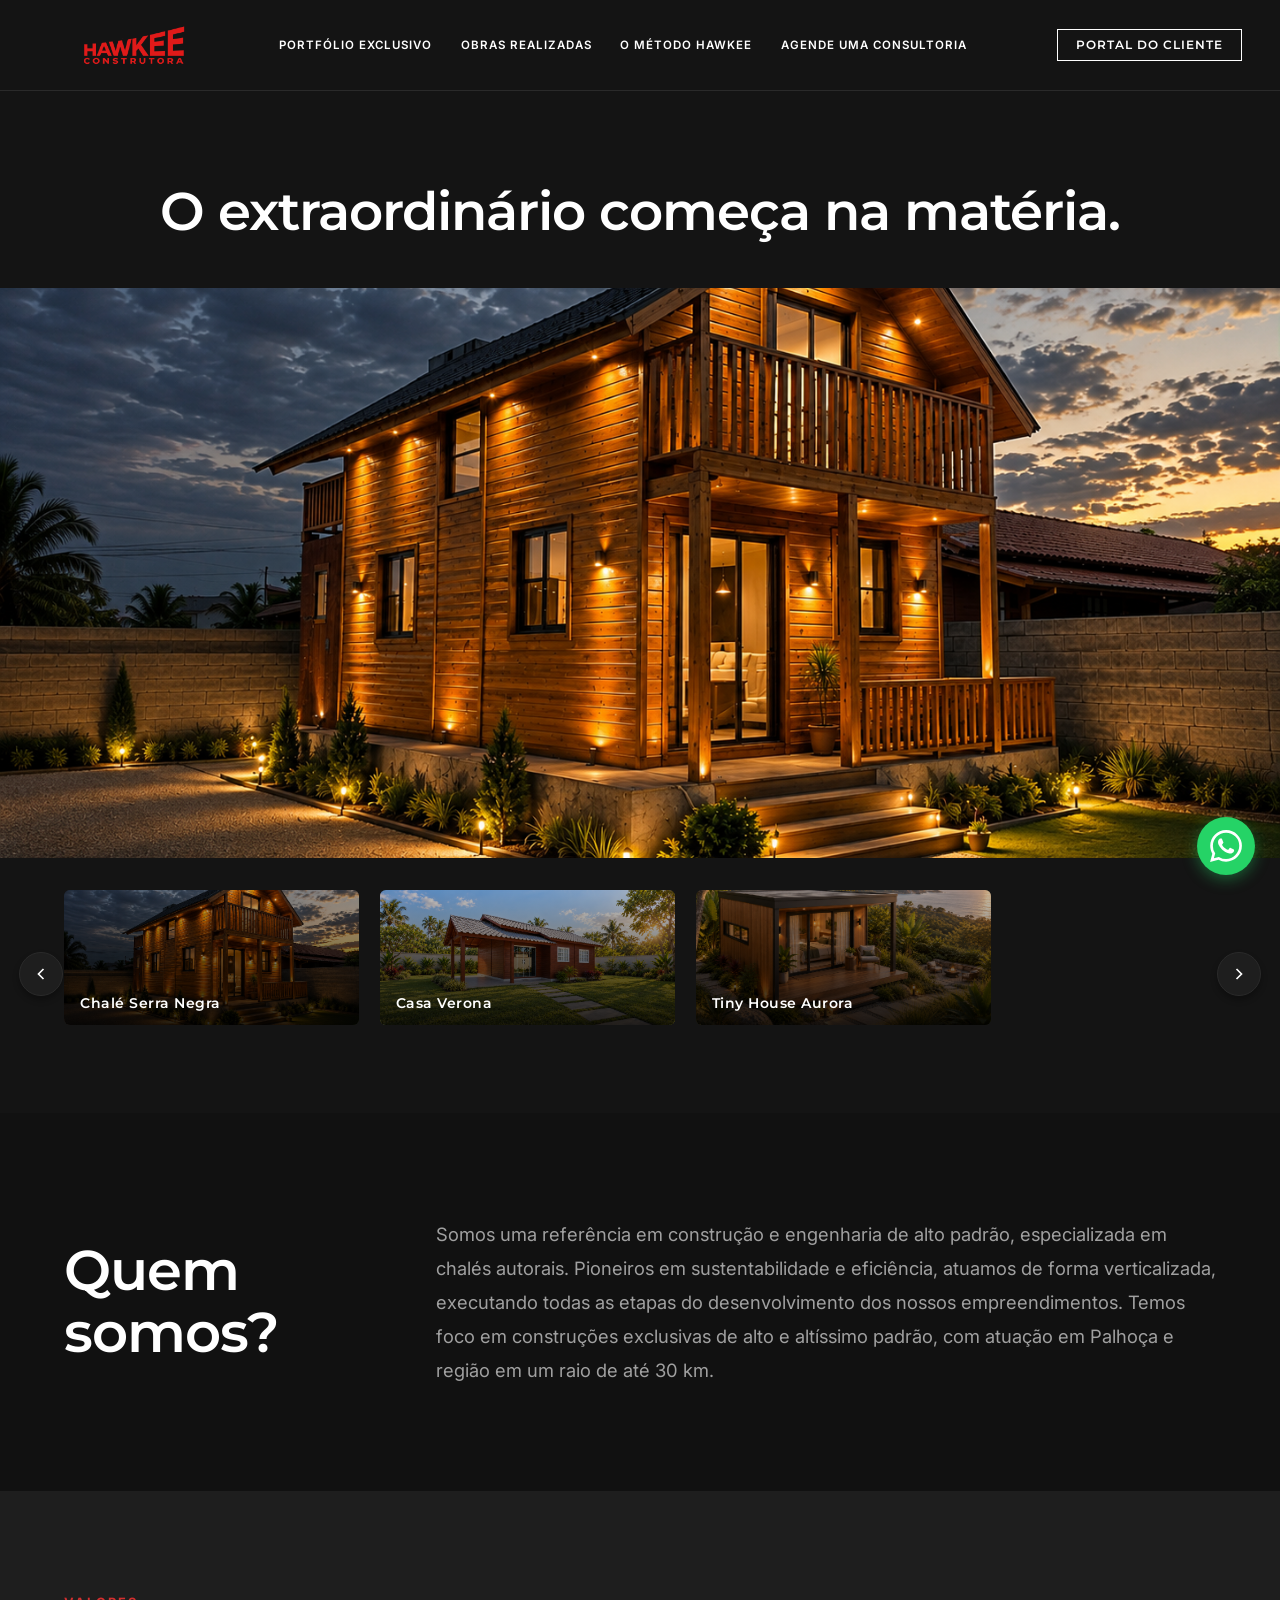
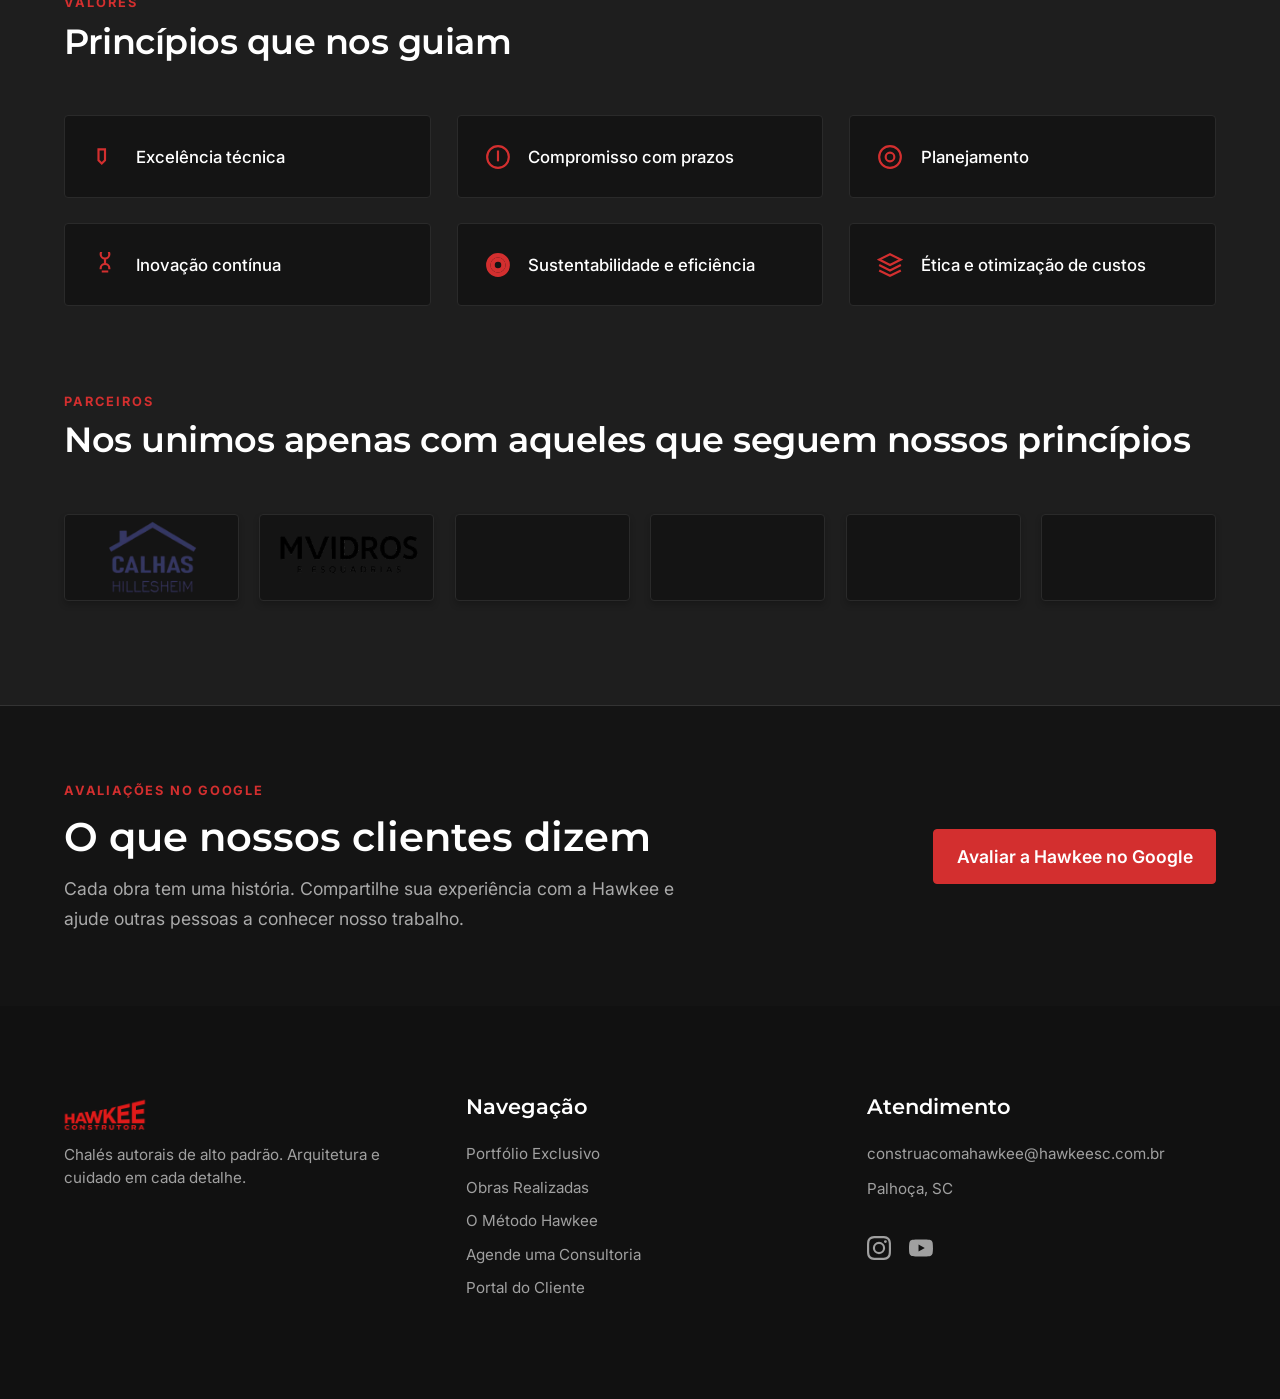
==== commit 19bacf00: "Add files via upload" ====
--- a/index.html
+++ b/index.html
@@ -244,7 +244,18 @@
             .scroll-btn { display: none; }
             .wa-float-container { bottom: 15px; right: 15px; }
         }
-    </style>
+    
+        .avaliacoes-section { border-top: 1px solid #333; padding: 4.5rem 5%; max-width: 1320px; margin: 0 auto; }
+        .avaliacoes-intro { display: flex; justify-content: space-between; align-items: center; gap: 2rem; flex-wrap: wrap; }
+        .avaliacoes-kicker { color: #d32f2f; font-size: .8rem; letter-spacing: .14em; text-transform: uppercase; font-weight: 700; }
+        .avaliacoes-section h2 { font-family: 'Montserrat', sans-serif; color: #fff; font-size: clamp(1.7rem, 4vw, 2.5rem); margin: .8rem 0; }
+        .avaliacoes-section p { color: #aaa; line-height: 1.7; max-width: 650px; }
+        .avaliacoes-link { display: inline-block; padding: 1rem 1.4rem; border: 1px solid #d32f2f; background: #d32f2f; color: #fff; font-weight: 600; border-radius: 4px; }
+        .avaliacoes-link:hover { background: #b71c1c; }
+        .avaliacoes-link:focus-visible { outline: 2px solid white; outline-offset: 4px; }
+        .avaliacoes-feed:not(:empty) { margin-top: 2rem; }
+
+</style>
 </head>
 <body>
 
@@ -327,6 +338,20 @@
         </section>
     </div>
 
+    
+    <section class="avaliacoes-section" id="avaliacoes-google" aria-labelledby="avaliacoes-titulo">
+        <div class="avaliacoes-intro">
+            <div>
+                <span class="avaliacoes-kicker">Avaliações no Google</span>
+                <h2 id="avaliacoes-titulo">O que nossos clientes dizem</h2>
+                <p>Cada obra tem uma história. Compartilhe sua experiência com a Hawkee e ajude outras pessoas a conhecer nosso trabalho.</p>
+            </div>
+            <a class="avaliacoes-link" href="https://g.page/r/CZ_xVRhXP12LEBM/review" target="_blank" rel="noopener noreferrer">Avaliar a Hawkee no Google</a>
+        </div>
+        <!-- Inserir aqui o código oficial do widget conectado ao perfil Hawkee. -->
+        <div class="avaliacoes-feed" id="avaliacoes-feed"></div>
+    </section>
+
     <footer>
         <div class="footer-inner">
             <div class="footer-col">
